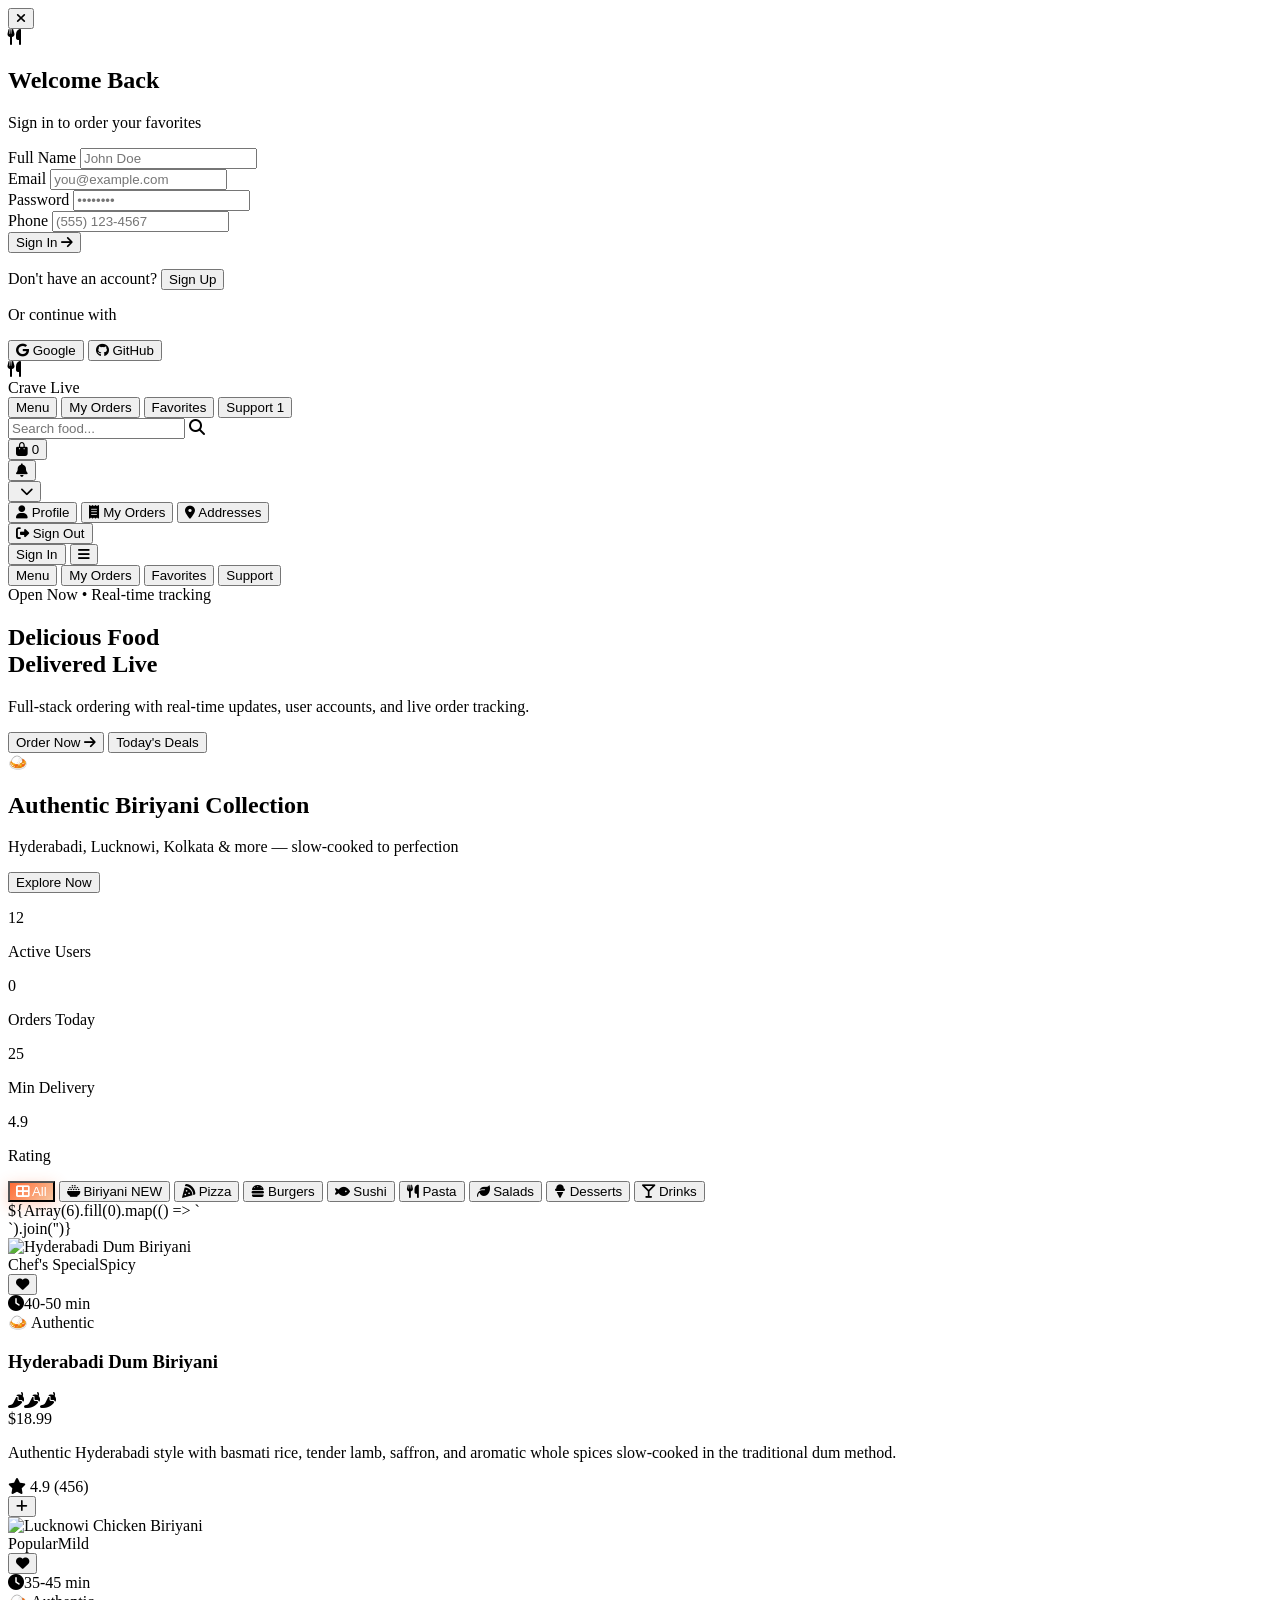
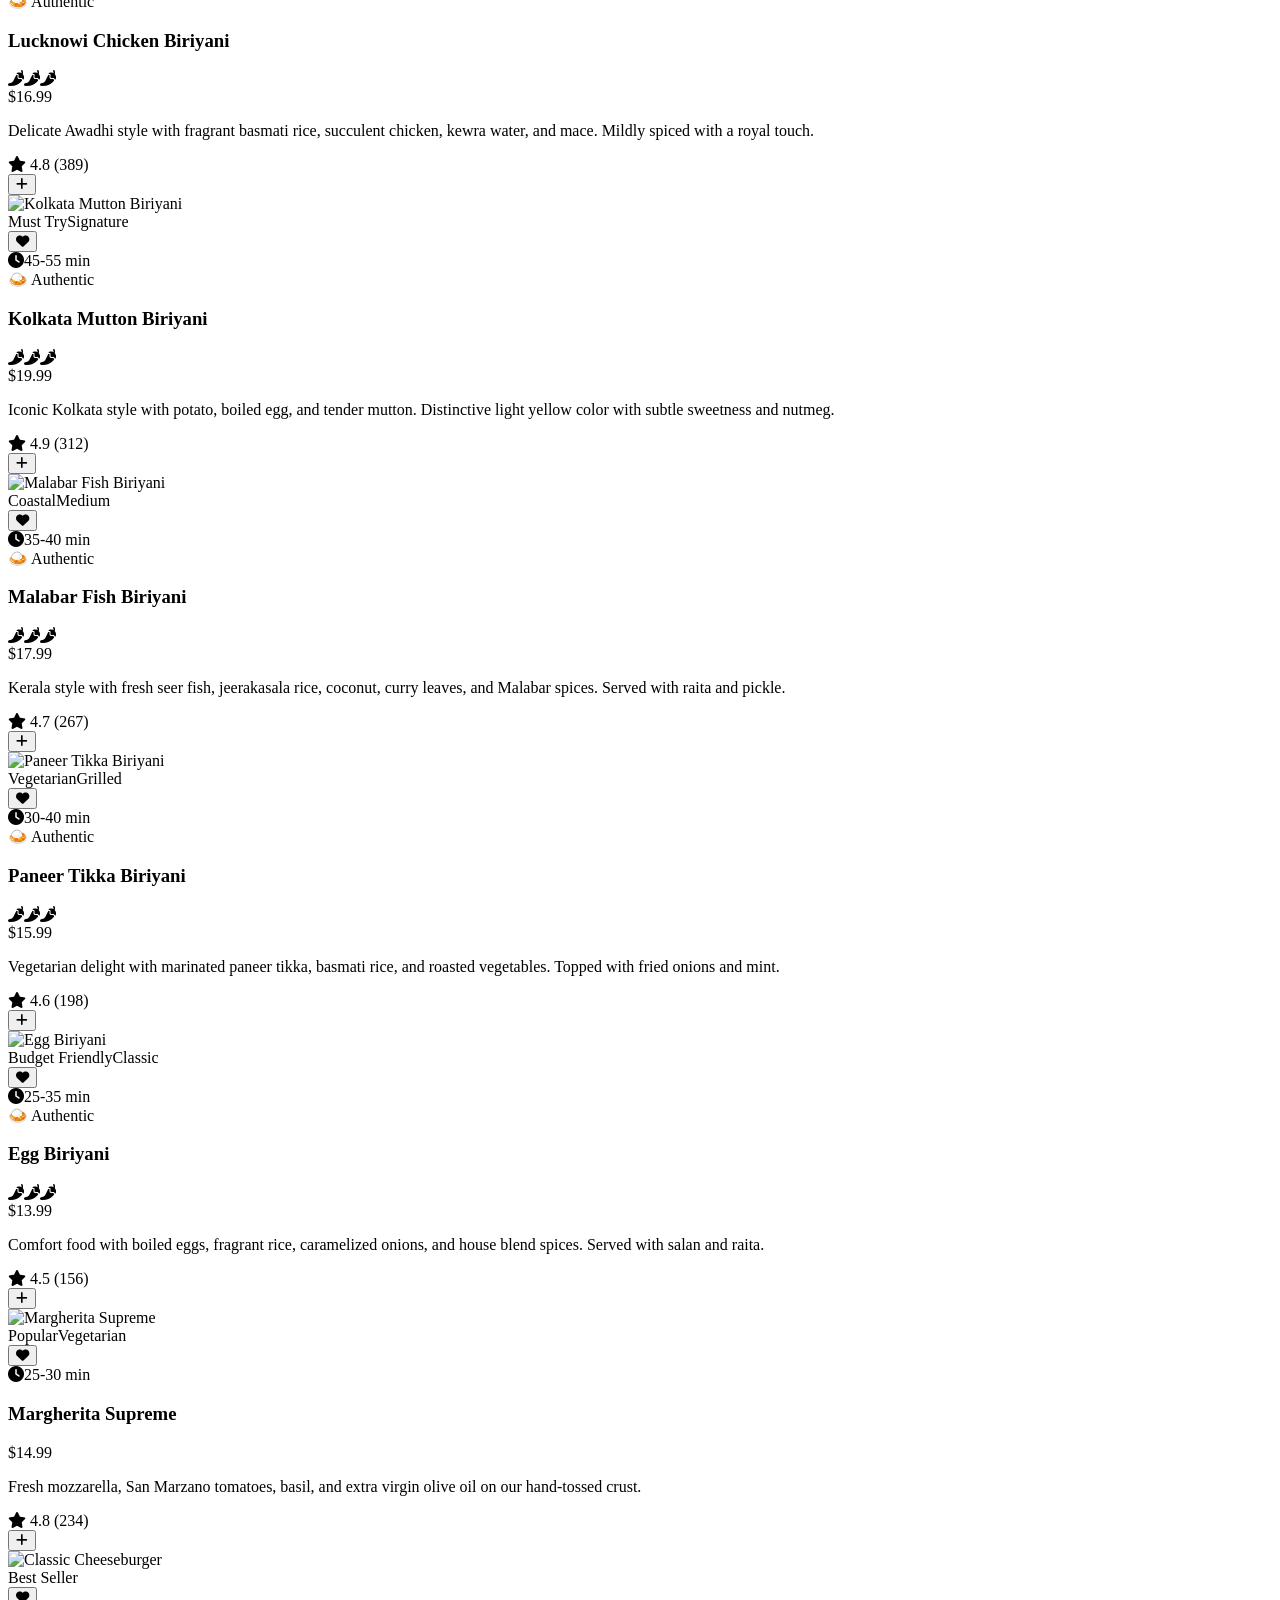
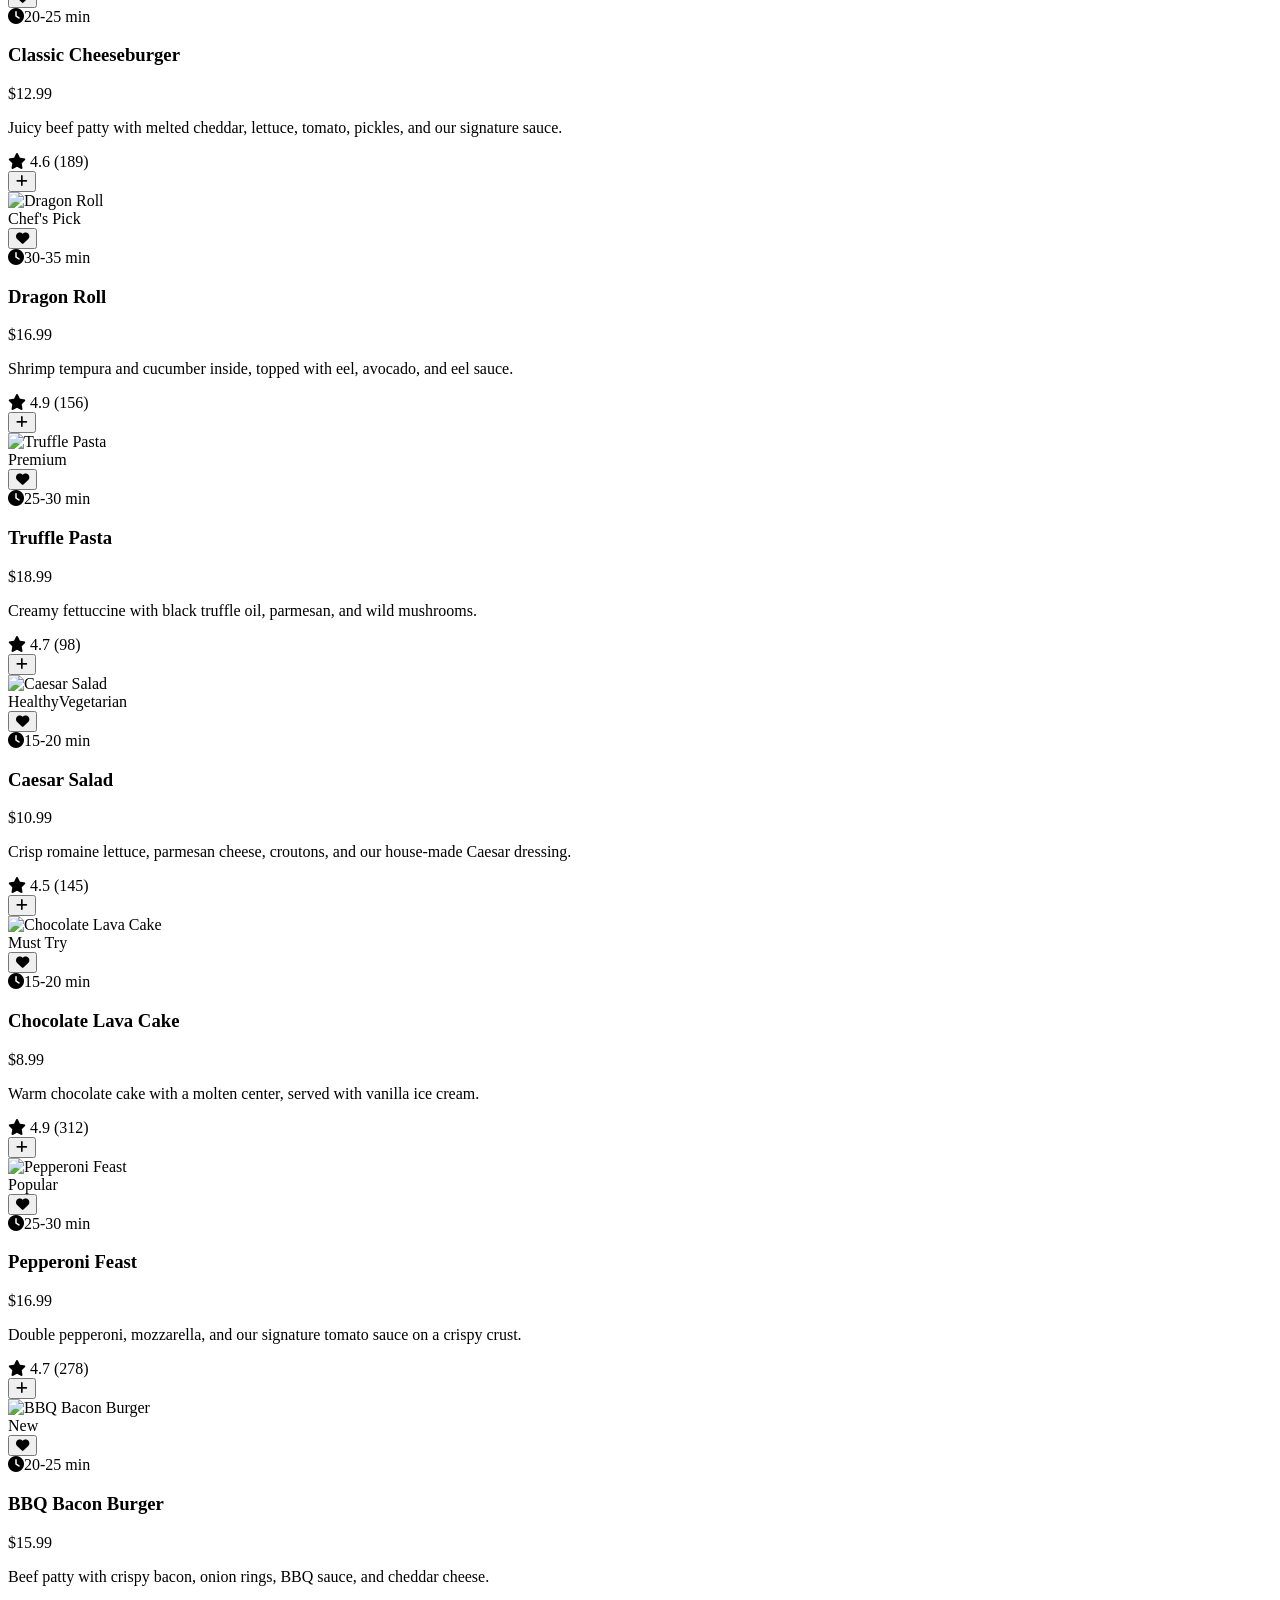
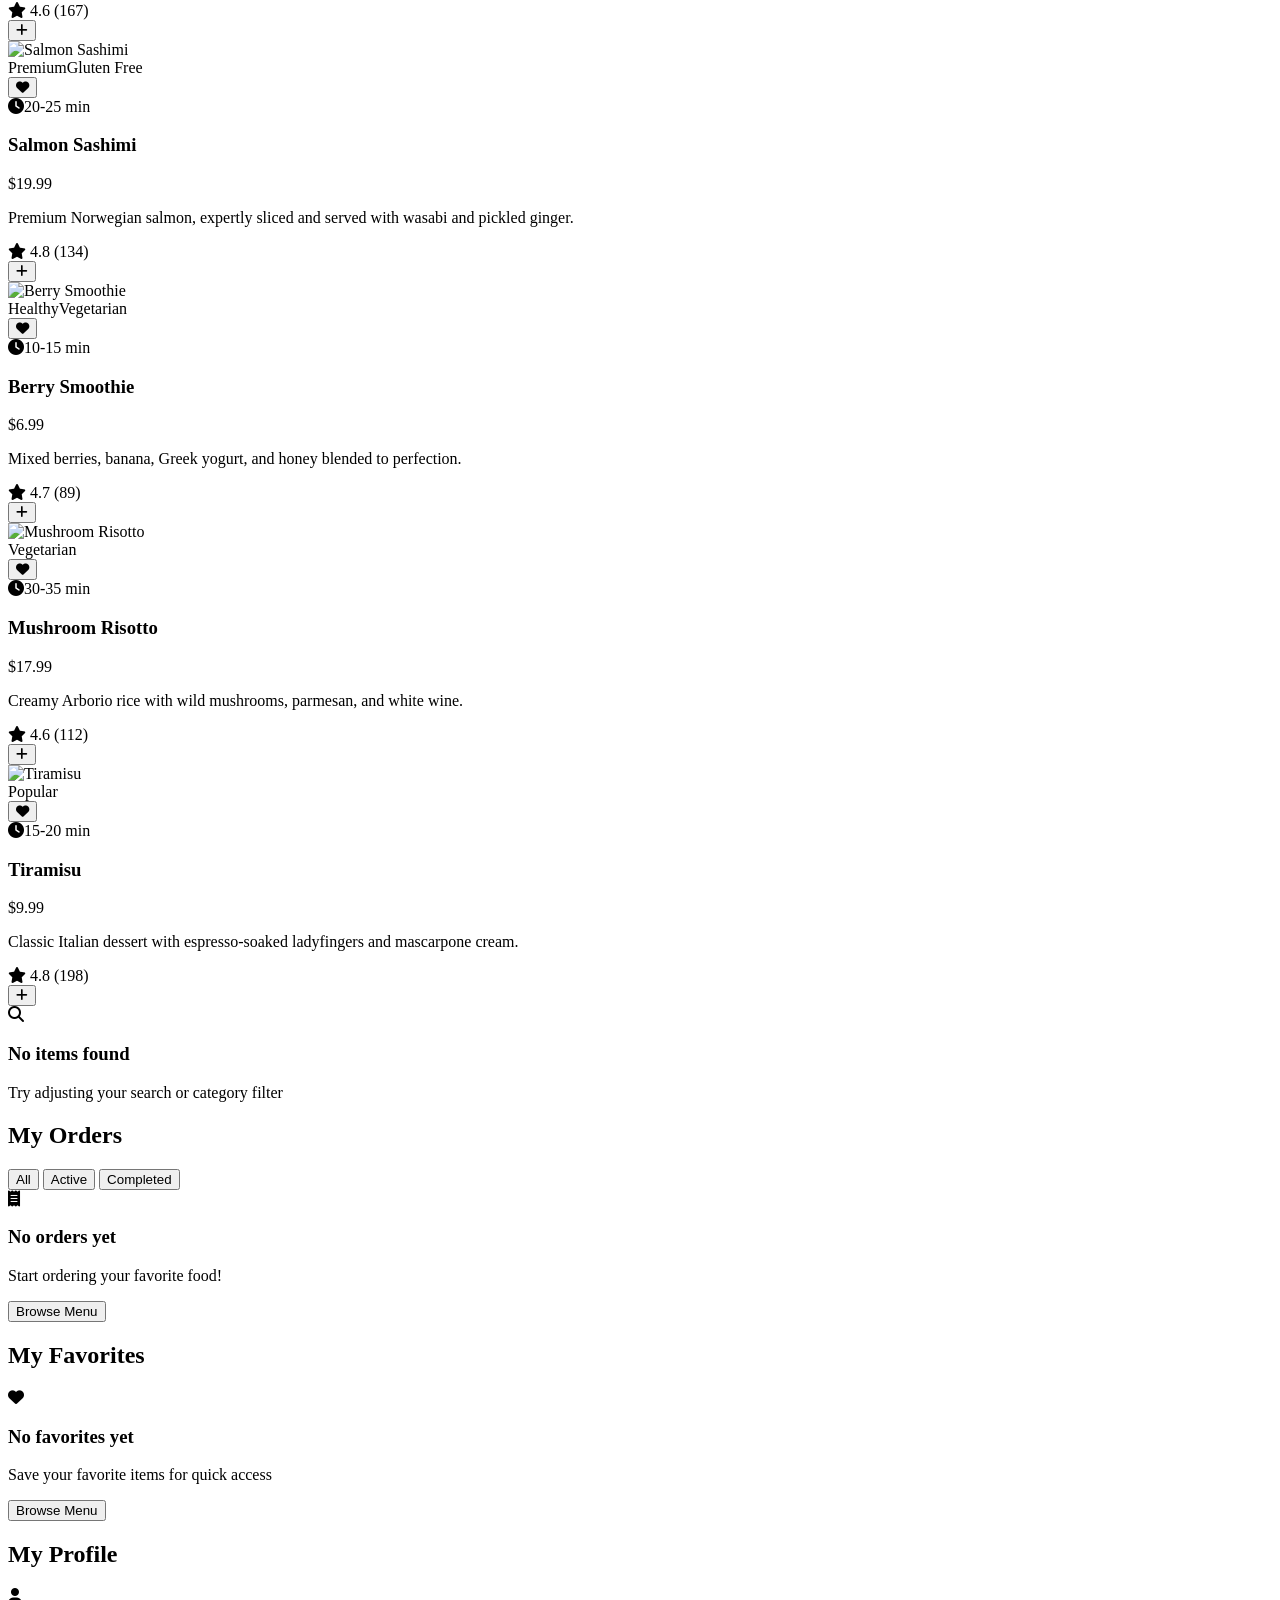
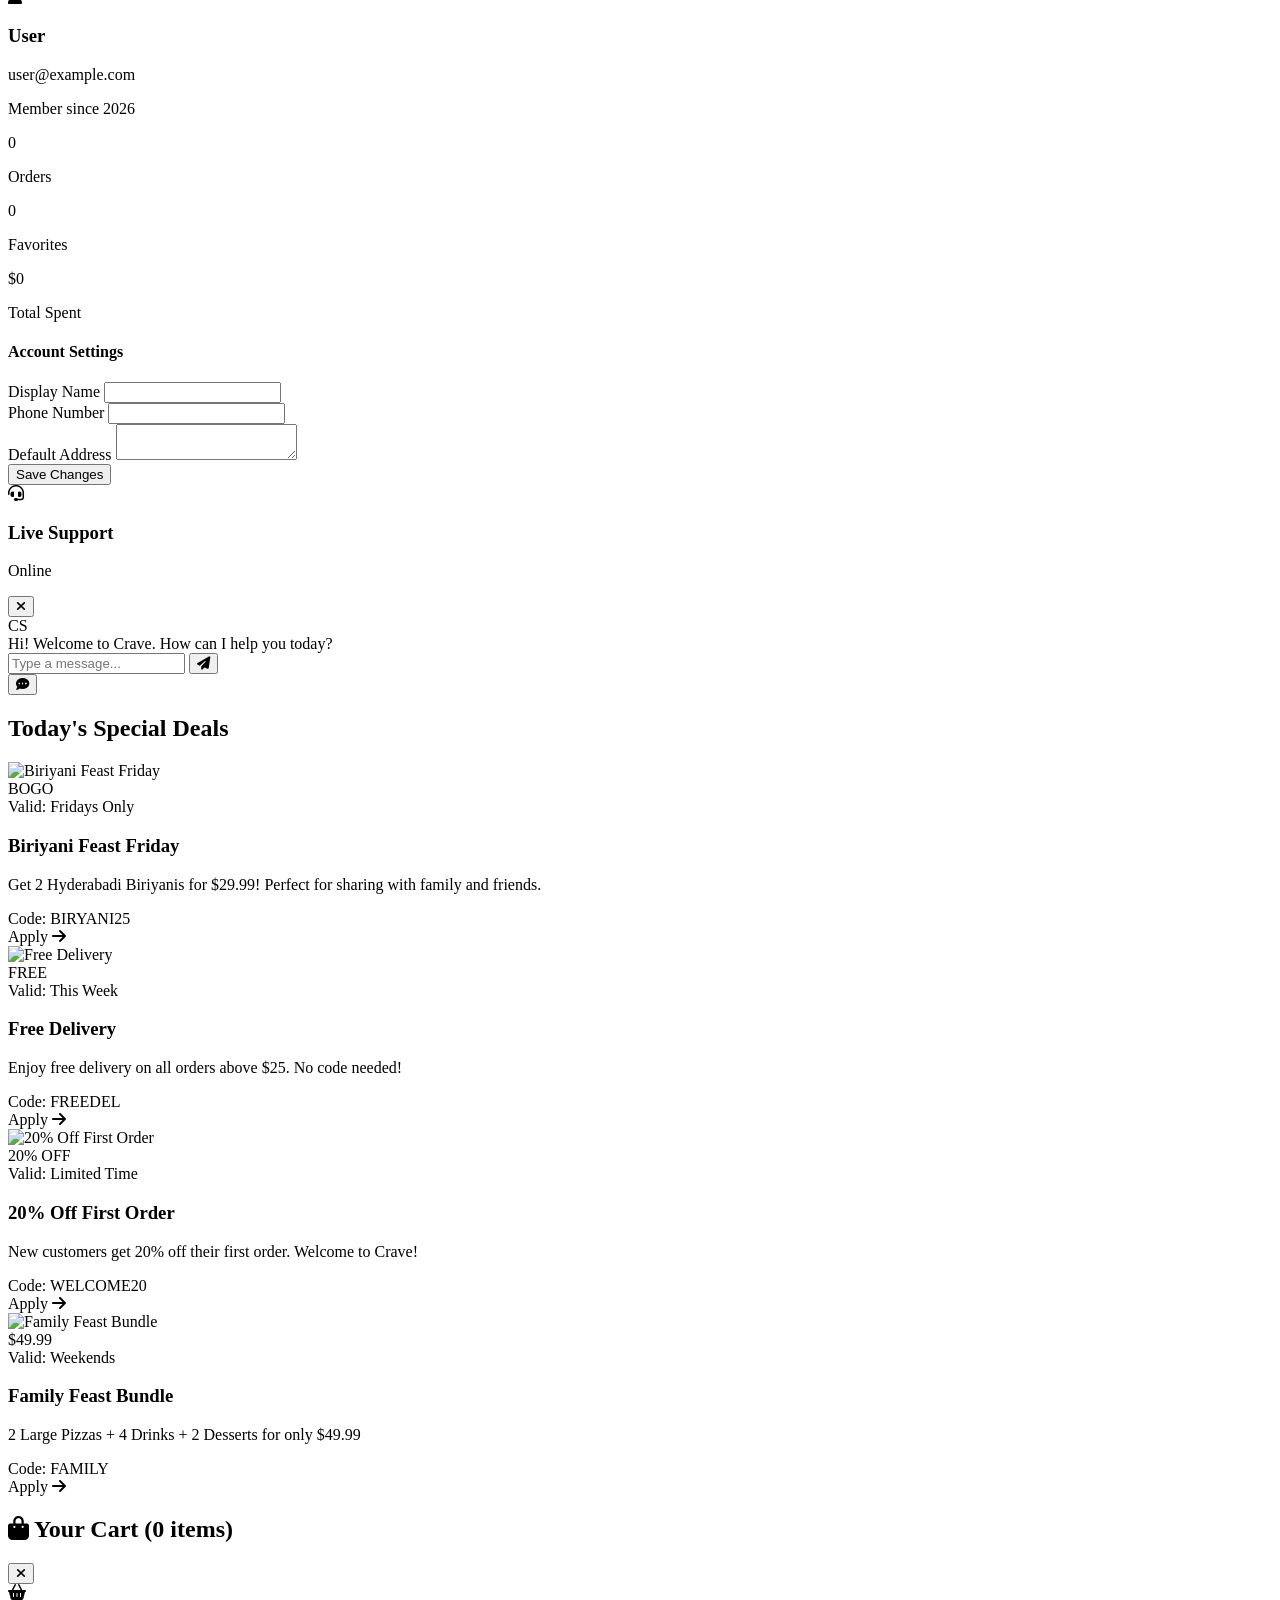
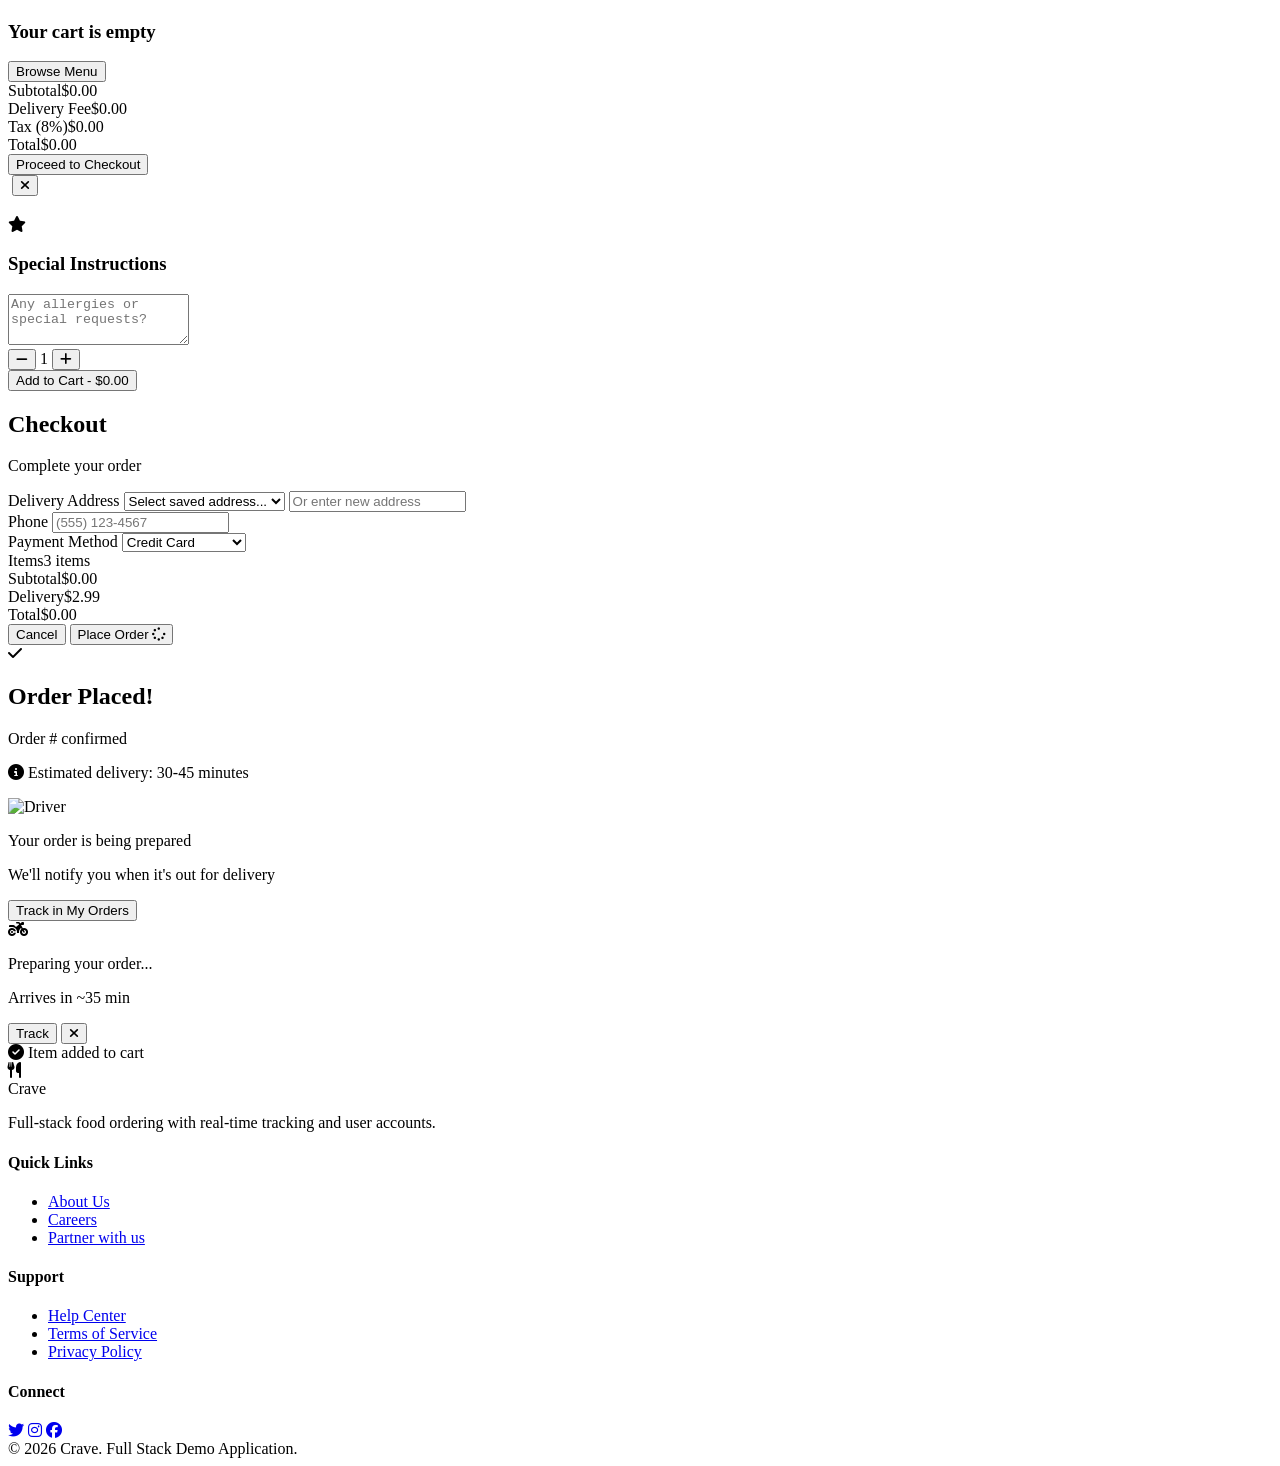
==== fullstack.html @ 94c908e9 "Add files via upload" ====
<!DOCTYPE html>
<html lang="en">
<head>
    <meta charset="UTF-8">
    <meta name="viewport" content="width=device-width, initial-scale=1.0">
    <title>Crave - Full Stack Food Ordering</title>
    <script src="https://cdn.tailwindcss.com"></script>
    <link href="https://cdnjs.cloudflare.com/ajax/libs/font-awesome/6.4.0/css/all.min.css" rel="stylesheet">
    <link href="https://fonts.googleapis.com/css2?family=Inter:wght@300;400;500;600;700;800&family=Playfair+Display:wght@700;800&display=swap" rel="stylesheet">
    <script src="https://cdn.socket.io/4.7.2/socket.io.min.js"></script>
    <script>
        tailwind.config = {
            theme: {
                extend: {
                    fontFamily: {
                        sans: ['Inter', 'sans-serif'],
                        serif: ['Playfair Display', 'serif'],
                    },
                    colors: {
                        primary: '#FF6B35',
                        secondary: '#F7C59F',
                        accent: '#2EC4B6',
                        dark: '#1A1A2E',
                        'dark-light': '#16213E',
                        biriyani: '#D4A574',
                        'biriyani-dark': '#8B4513',
                    }
                }
            }
        }
    </script>
    <style>
        .scrollbar-hide::-webkit-scrollbar { display: none; }
        .scrollbar-hide { -ms-overflow-style: none; scrollbar-width: none; }
        .glass-effect { background: rgba(255, 255, 255, 0.95); backdrop-filter: blur(10px); }
        .food-card:hover .food-image { transform: scale(1.05); }
        .category-active { background: linear-gradient(135deg, #FF6B35 0%, #F7C59F 100%); color: white; box-shadow: 0 4px 15px rgba(255, 107, 53, 0.3); }
        .category-biriyani-active { background: linear-gradient(135deg, #D4A574 0%, #8B4513 100%); color: white; }
        .cart-badge { animation: pulse 2s infinite; }
        @keyframes pulse { 0%, 100% { transform: scale(1); } 50% { transform: scale(1.1); } }
        .loader { border: 3px solid #f3f3f3; border-top: 3px solid #FF6B35; border-radius: 50%; width: 40px; height: 40px; animation: spin 1s linear infinite; }
        @keyframes spin { 0% { transform: rotate(0deg); } 100% { transform: rotate(360deg); } }
        .order-progress { transition: width 0.5s ease-in-out; }
        .skeleton { background: linear-gradient(90deg, #f0f0f0 25%, #e0e0e0 50%, #f0f0f0 75%); background-size: 200% 100%; animation: skeleton 1.5s infinite; }
        @keyframes skeleton { 0% { background-position: 200% 0; } 100% { background-position: -200% 0; } }
        .typing-indicator span { animation: typing 1.4s infinite; display: inline-block; }
        .typing-indicator span:nth-child(2) { animation-delay: 0.2s; }
        .typing-indicator span:nth-child(3) { animation-delay: 0.4s; }
        @keyframes typing { 0%, 60%, 100% { transform: translateY(0); } 30% { transform: translateY(-5px); } }
    </style>
</head>
<body class="bg-gray-50 font-sans text-dark antialiased">

    <!-- Auth Modal -->
    <div id="authModal" class="fixed inset-0 bg-black/60 z-50 hidden flex items-center justify-center p-4">
        <div class="bg-white rounded-2xl max-w-md w-full p-8 relative">
            <button onclick="app.closeAuth()" class="absolute top-4 right-4 text-gray-400 hover:text-dark"><i class="fas fa-times text-xl"></i></button>
            <div class="text-center mb-6">
                <div class="w-16 h-16 bg-primary rounded-2xl flex items-center justify-center text-white text-2xl mx-auto mb-4"><i class="fas fa-utensils"></i></div>
                <h2 class="text-2xl font-bold" id="authTitle">Welcome Back</h2>
                <p class="text-gray-500 text-sm mt-1" id="authSubtitle">Sign in to order your favorites</p>
            </div>
            <form id="authForm" onsubmit="app.handleAuth(event)" class="space-y-4">
                <div id="nameField" class="hidden">
                    <label class="block text-sm font-medium text-gray-700 mb-1">Full Name</label>
                    <input type="text" id="authName" class="w-full p-3 border border-gray-200 rounded-xl focus:ring-2 focus:ring-primary focus:border-transparent" placeholder="John Doe">
                </div>
                <div>
                    <label class="block text-sm font-medium text-gray-700 mb-1">Email</label>
                    <input type="email" id="authEmail" required class="w-full p-3 border border-gray-200 rounded-xl focus:ring-2 focus:ring-primary focus:border-transparent" placeholder="you@example.com">
                </div>
                <div>
                    <label class="block text-sm font-medium text-gray-700 mb-1">Password</label>
                    <input type="password" id="authPassword" required class="w-full p-3 border border-gray-200 rounded-xl focus:ring-2 focus:ring-primary focus:border-transparent" placeholder="••••••••">
                </div>
                <div id="phoneField" class="hidden">
                    <label class="block text-sm font-medium text-gray-700 mb-1">Phone</label>
                    <input type="tel" id="authPhone" class="w-full p-3 border border-gray-200 rounded-xl focus:ring-2 focus:ring-primary focus:border-transparent" placeholder="(555) 123-4567">
                </div>
                <button type="submit" id="authSubmitBtn" class="w-full py-3 bg-primary text-white rounded-xl font-semibold hover:bg-orange-600 transition-all">
                    <span id="authBtnText">Sign In</span>
                    <i id="authBtnIcon" class="fas fa-arrow-right ml-2"></i>
                </button>
            </form>
            <div class="mt-6 text-center">
                <p class="text-sm text-gray-500">
                    <span id="authToggleText">Don't have an account?</span>
                    <button onclick="app.toggleAuthMode()" class="text-primary font-semibold ml-1 hover:underline" id="authToggleBtn">Sign Up</button>
                </p>
            </div>
            <div class="mt-6 pt-6 border-t border-gray-100">
                <p class="text-xs text-center text-gray-400 mb-3">Or continue with</p>
                <div class="flex gap-3">
                    <button onclick="app.socialAuth('google')" class="flex-1 py-2 border border-gray-200 rounded-xl hover:bg-gray-50 transition-colors flex items-center justify-center gap-2">
                        <i class="fab fa-google text-red-500"></i> Google
                    </button>
                    <button onclick="app.socialAuth('github')" class="flex-1 py-2 border border-gray-200 rounded-xl hover:bg-gray-50 transition-colors flex items-center justify-center gap-2">
                        <i class="fab fa-github"></i> GitHub
                    </button>
                </div>
            </div>
        </div>
    </div>

    <!-- Navigation -->
    <nav class="fixed top-0 w-full z-40 glass-effect border-b border-gray-200 transition-all duration-300" id="navbar">
        <div class="max-w-7xl mx-auto px-4 sm:px-6 lg:px-8">
            <div class="flex justify-between items-center h-16">
                <div class="flex items-center gap-2 cursor-pointer" onclick="app.goHome()">
                    <div class="w-10 h-10 bg-gradient-to-br from-primary to-secondary rounded-xl flex items-center justify-center text-white font-bold text-xl">
                        <i class="fas fa-utensils"></i>
                    </div>
                    <span class="font-serif text-2xl font-bold text-dark">Crave</span>
                    <span class="hidden sm:inline-flex items-center px-2 py-0.5 rounded text-xs font-medium bg-green-100 text-green-800 ml-2">
                        <span class="w-1.5 h-1.5 bg-green-500 rounded-full mr-1 animate-pulse"></span> Live
                    </span>
                </div>
                
                <div class="hidden md:flex items-center gap-8">
                    <button onclick="app.goHome()" class="text-gray-600 hover:text-primary font-medium transition-colors">Menu</button>
                    <button onclick="app.showOrders()" class="text-gray-600 hover:text-primary font-medium transition-colors">My Orders</button>
                    <button onclick="app.showFavorites()" class="text-gray-600 hover:text-primary font-medium transition-colors">Favorites</button>
                    <button onclick="app.showChat()" class="text-gray-600 hover:text-primary font-medium transition-colors relative">
                        Support
                        <span id="chatBadge" class="hidden absolute -top-2 -right-2 w-4 h-4 bg-red-500 text-white text-[10px] rounded-full flex items-center justify-center">1</span>
                    </button>
                </div>

                <div class="flex items-center gap-4">
                    <div class="relative">
                        <input type="text" id="searchInput" placeholder="Search food..." 
                            class="hidden md:block w-64 pl-10 pr-4 py-2 rounded-full bg-gray-100 border-none focus:ring-2 focus:ring-primary focus:bg-white transition-all text-sm"
                            oninput="app.debounceSearch(this.value)">
                        <i class="fas fa-search absolute left-3 top-1/2 -translate-y-1/2 text-gray-400 md:pointer-events-none"></i>
                    </div>
                    
                    <button onclick="app.toggleCart()" class="relative p-2 hover:bg-gray-100 rounded-full transition-colors">
                        <i class="fas fa-shopping-bag text-xl text-dark"></i>
                        <span id="cartBadge" class="absolute -top-1 -right-1 w-5 h-5 bg-primary text-white text-xs rounded-full flex items-center justify-center font-bold hidden">0</span>
                    </button>

                    <div id="userSection" class="hidden items-center gap-3">
                        <button onclick="app.showNotifications()" class="relative p-2 hover:bg-gray-100 rounded-full transition-colors">
                            <i class="fas fa-bell text-xl text-gray-600"></i>
                            <span id="notifBadge" class="hidden absolute top-1 right-1 w-2 h-2 bg-red-500 rounded-full"></span>
                        </button>
                        <div class="relative group">
                            <button class="flex items-center gap-2 p-1 pr-3 rounded-full hover:bg-gray-100 transition-colors">
                                <img id="userAvatar" src="" class="w-8 h-8 rounded-full object-cover border-2 border-primary" alt="">
                                <span id="userName" class="text-sm font-medium hidden lg:block"></span>
                                <i class="fas fa-chevron-down text-xs text-gray-400"></i>
                            </button>
                            <div class="absolute right-0 top-full mt-2 w-48 bg-white rounded-xl shadow-lg border border-gray-100 opacity-0 invisible group-hover:opacity-100 group-hover:visible transition-all duration-200 transform origin-top-right">
                                <div class="p-2">
                                    <button onclick="app.showProfile()" class="w-full text-left px-3 py-2 rounded-lg hover:bg-gray-50 text-sm text-gray-700 flex items-center gap-2">
                                        <i class="fas fa-user text-gray-400"></i> Profile
                                    </button>
                                    <button onclick="app.showOrders()" class="w-full text-left px-3 py-2 rounded-lg hover:bg-gray-50 text-sm text-gray-700 flex items-center gap-2">
                                        <i class="fas fa-receipt text-gray-400"></i> My Orders
                                    </button>
                                    <button onclick="app.showAddresses()" class="w-full text-left px-3 py-2 rounded-lg hover:bg-gray-50 text-sm text-gray-700 flex items-center gap-2">
                                        <i class="fas fa-map-marker-alt text-gray-400"></i> Addresses
                                    </button>
                                    <div class="border-t border-gray-100 my-1"></div>
                                    <button onclick="app.logout()" class="w-full text-left px-3 py-2 rounded-lg hover:bg-red-50 text-sm text-red-600 flex items-center gap-2">
                                        <i class="fas fa-sign-out-alt"></i> Sign Out
                                    </button>
                                </div>
                            </div>
                        </div>
                    </div>

                    <button id="loginBtn" onclick="app.showAuth()" class="hidden px-4 py-2 bg-primary text-white rounded-full text-sm font-medium hover:bg-orange-600 transition-colors">
                        Sign In
                    </button>
                    
                    <button class="md:hidden p-2 hover:bg-gray-100 rounded-full" onclick="app.toggleMobileMenu()">
                        <i class="fas fa-bars text-xl"></i>
                    </button>
                </div>
            </div>
        </div>
        
        <div id="mobileMenu" class="hidden md:hidden bg-white border-t border-gray-100">
            <div class="px-4 py-3 space-y-2">
                <button onclick="app.goHome()" class="block w-full text-left px-3 py-2 rounded-lg hover:bg-gray-50 text-gray-700">Menu</button>
                <button onclick="app.showOrders()" class="block w-full text-left px-3 py-2 rounded-lg hover:bg-gray-50 text-gray-700">My Orders</button>
                <button onclick="app.showFavorites()" class="block w-full text-left px-3 py-2 rounded-lg hover:bg-gray-50 text-gray-700">Favorites</button>
                <button onclick="app.showChat()" class="block w-full text-left px-3 py-2 rounded-lg hover:bg-gray-50 text-gray-700">Support</button>
            </div>
        </div>
    </nav>

    <!-- Main Content -->
    <main class="pt-16 min-h-screen">
        
        <!-- Hero Section -->
        <section id="heroSection" class="relative bg-gradient-to-br from-dark via-dark-light to-dark text-white overflow-hidden">
            <div class="absolute inset-0 bg-[url('https://images.unsplash.com/photo-1504674900247-0877df9cc836?w=1920&q=80')] bg-cover bg-center opacity-20"></div>
            <div class="absolute inset-0 bg-gradient-to-r from-dark/80 to-transparent"></div>
            
            <div class="relative max-w-7xl mx-auto px-4 sm:px-6 lg:px-8 py-20 md:py-32">
                <div class="max-w-2xl animate-slide-up">
                    <div class="inline-flex items-center gap-2 px-4 py-2 rounded-full bg-white/10 backdrop-blur-sm border border-white/20 mb-6">
                        <span class="w-2 h-2 rounded-full bg-green-400 animate-pulse"></span>
                        <span class="text-sm font-medium">Open Now • Real-time tracking</span>
                    </div>
                    <h1 class="font-serif text-5xl md:text-7xl font-bold mb-6 leading-tight">
                        Delicious Food<br>
                        <span class="text-transparent bg-clip-text bg-gradient-to-r from-primary to-secondary">Delivered Live</span>
                    </h1>
                    <p class="text-lg md:text-xl text-gray-300 mb-8 leading-relaxed">
                        Full-stack ordering with real-time updates, user accounts, and live order tracking.
                    </p>
                    <div class="flex flex-wrap gap-4">
                        <button onclick="app.scrollToMenu()" class="px-8 py-4 bg-primary hover:bg-orange-600 text-white rounded-full font-semibold transition-all transform hover:scale-105 shadow-lg shadow-primary/30">
                            Order Now <i class="fas fa-arrow-right ml-2"></i>
                        </button>
                        <button onclick="app.showDeals()" class="px-8 py-4 bg-white/10 hover:bg-white/20 backdrop-blur-sm text-white rounded-full font-semibold transition-all border border-white/30">
                            Today's Deals
                        </button>
                    </div>
                </div>
            </div>
        </section>

        <!-- Biriyani Banner -->
        <section id="biriyaniBanner" class="bg-gradient-to-r from-biriyani-dark via-biriyani to-biriyani-dark text-white relative overflow-hidden">
            <div class="absolute inset-0 opacity-20" style="background-image: url('https://images.unsplash.com/photo-1589302168068-964664d93dc0?w=1920&q=80'); background-size: cover;"></div>
            <div class="relative max-w-7xl mx-auto px-4 sm:px-6 lg:px-8 py-12 flex items-center justify-between">
                <div class="flex items-center gap-6">
                    <div class="w-20 h-20 rounded-full bg-white/20 backdrop-blur flex items-center justify-center text-4xl">🍛</div>
                    <div>
                        <h2 class="font-serif text-3xl font-bold mb-2">Authentic Biriyani Collection</h2>
                        <p class="text-white/80">Hyderabadi, Lucknowi, Kolkata & more — slow-cooked to perfection</p>
                    </div>
                </div>
                <button onclick="app.setCategory('biriyani')" class="px-6 py-3 bg-white text-biriyani-dark rounded-full font-bold hover:bg-gray-100 transition-all shadow-lg">
                    Explore Now
                </button>
            </div>
        </section>

        <!-- Stats Bar -->
        <section class="bg-white border-b border-gray-200">
            <div class="max-w-7xl mx-auto px-4 sm:px-6 lg:px-8 py-4">
                <div class="flex justify-center gap-8 md:gap-16 text-center">
                    <div>
                        <p class="text-2xl font-bold text-primary" id="statUsers">0</p>
                        <p class="text-xs text-gray-500 uppercase tracking-wide">Active Users</p>
                    </div>
                    <div>
                        <p class="text-2xl font-bold text-primary" id="statOrders">0</p>
                        <p class="text-xs text-gray-500 uppercase tracking-wide">Orders Today</p>
                    </div>
                    <div>
                        <p class="text-2xl font-bold text-primary" id="statDelivery">25</p>
                        <p class="text-xs text-gray-500 uppercase tracking-wide">Min Delivery</p>
                    </div>
                    <div class="hidden sm:block">
                        <p class="text-2xl font-bold text-primary" id="statRating">4.9</p>
                        <p class="text-xs text-gray-500 uppercase tracking-wide">Rating</p>
                    </div>
                </div>
            </div>
        </section>

        <!-- Menu Section -->
        <section id="menuSection" class="max-w-7xl mx-auto px-4 sm:px-6 lg:px-8 py-12">
            <div class="sticky top-16 z-30 bg-gray-50/95 backdrop-blur-sm py-4 -mx-4 px-4 mb-8">
                <div class="flex gap-3 overflow-x-auto scrollbar-hide pb-2" id="categoryContainer"></div>
            </div>

            <div id="loadingSkeleton" class="hidden grid grid-cols-1 md:grid-cols-2 lg:grid-cols-3 gap-6">
                ${Array(6).fill(0).map(() => `
                    <div class="bg-white rounded-2xl overflow-hidden shadow-sm">
                        <div class="h-48 skeleton"></div>
                        <div class="p-5 space-y-3">
                            <div class="h-4 skeleton rounded w-3/4"></div>
                            <div class="h-3 skeleton rounded w-full"></div>
                            <div class="h-3 skeleton rounded w-2/3"></div>
                            <div class="flex justify-between pt-2">
                                <div class="h-4 skeleton rounded w-16"></div>
                                <div class="h-8 skeleton rounded-full w-8"></div>
                            </div>
                        </div>
                    </div>
                `).join('')}
            </div>

            <div id="menuGrid" class="grid grid-cols-1 md:grid-cols-2 lg:grid-cols-3 gap-6"></div>
            <div id="emptyState" class="hidden text-center py-20">
                <div class="w-24 h-24 bg-gray-200 rounded-full flex items-center justify-center mx-auto mb-4">
                    <i class="fas fa-search text-3xl text-gray-400"></i>
                </div>
                <h3 class="text-xl font-semibold text-gray-700 mb-2">No items found</h3>
                <p class="text-gray-500">Try adjusting your search or category filter</p>
            </div>
        </section>

        <!-- Orders Section -->
        <section id="ordersSection" class="hidden max-w-4xl mx-auto px-4 sm:px-6 lg:px-8 py-12">
            <div class="flex justify-between items-center mb-8">
                <h2 class="font-serif text-3xl font-bold">My Orders</h2>
                <div class="flex gap-2">
                    <button onclick="app.filterOrders('all')" class="px-4 py-2 rounded-full text-sm font-medium bg-primary text-white">All</button>
                    <button onclick="app.filterOrders('active')" class="px-4 py-2 rounded-full text-sm font-medium bg-gray-100 text-gray-600 hover:bg-gray-200">Active</button>
                    <button onclick="app.filterOrders('completed')" class="px-4 py-2 rounded-full text-sm font-medium bg-gray-100 text-gray-600 hover:bg-gray-200">Completed</button>
                </div>
            </div>
            <div id="ordersList" class="space-y-6"></div>
            <div id="noOrders" class="hidden text-center py-20">
                <i class="fas fa-receipt text-6xl text-gray-300 mb-4"></i>
                <h3 class="text-xl font-semibold text-gray-700">No orders yet</h3>
                <p class="text-gray-500 mb-6">Start ordering your favorite food!</p>
                <button onclick="app.goHome()" class="px-6 py-3 bg-primary text-white rounded-full font-semibold hover:bg-orange-600 transition-colors">Browse Menu</button>
            </div>
        </section>

        <!-- Favorites Section -->
        <section id="favoritesSection" class="hidden max-w-7xl mx-auto px-4 sm:px-6 lg:px-8 py-12">
            <h2 class="font-serif text-3xl font-bold mb-8">My Favorites</h2>
            <div id="favoritesGrid" class="grid grid-cols-1 md:grid-cols-2 lg:grid-cols-3 gap-6"></div>
            <div id="noFavorites" class="hidden text-center py-20">
                <i class="fas fa-heart text-6xl text-gray-300 mb-4"></i>
                <h3 class="text-xl font-semibold text-gray-700">No favorites yet</h3>
                <p class="text-gray-500 mb-6">Save your favorite items for quick access</p>
                <button onclick="app.goHome()" class="px-6 py-3 bg-primary text-white rounded-full font-semibold hover:bg-orange-600 transition-colors">Browse Menu</button>
            </div>
        </section>

        <!-- Profile Section -->
        <section id="profileSection" class="hidden max-w-2xl mx-auto px-4 sm:px-6 lg:px-8 py-12">
            <h2 class="font-serif text-3xl font-bold mb-8">My Profile</h2>
            <div class="bg-white rounded-2xl shadow-sm p-8 space-y-6">
                <div class="flex items-center gap-4">
                    <div class="w-20 h-20 rounded-full bg-primary/10 flex items-center justify-center text-3xl text-primary">
                        <i class="fas fa-user"></i>
                    </div>
                    <div>
                        <h3 class="text-xl font-bold" id="profileName">User</h3>
                        <p class="text-gray-500" id="profileEmail">user@example.com</p>
                        <p class="text-sm text-gray-400 mt-1">Member since <span id="profileJoinDate">2026</span></p>
                    </div>
                </div>
                <div class="grid grid-cols-3 gap-4 text-center">
                    <div class="bg-gray-50 rounded-xl p-4">
                        <p class="text-2xl font-bold text-primary" id="profileOrders">0</p>
                        <p class="text-xs text-gray-500">Orders</p>
                    </div>
                    <div class="bg-gray-50 rounded-xl p-4">
                        <p class="text-2xl font-bold text-primary" id="profileFavorites">0</p>
                        <p class="text-xs text-gray-500">Favorites</p>
                    </div>
                    <div class="bg-gray-50 rounded-xl p-4">
                        <p class="text-2xl font-bold text-primary" id="profileSpent">$0</p>
                        <p class="text-xs text-gray-500">Total Spent</p>
                    </div>
                </div>
                <div class="space-y-4">
                    <h4 class="font-semibold">Account Settings</h4>
                    <div class="space-y-3">
                        <div>
                            <label class="block text-sm font-medium text-gray-700 mb-1">Display Name</label>
                            <input type="text" id="editName" class="w-full p-3 border border-gray-200 rounded-xl focus:ring-2 focus:ring-primary">
                        </div>
                        <div>
                            <label class="block text-sm font-medium text-gray-700 mb-1">Phone Number</label>
                            <input type="tel" id="editPhone" class="w-full p-3 border border-gray-200 rounded-xl focus:ring-2 focus:ring-primary">
                        </div>
                        <div>
                            <label class="block text-sm font-medium text-gray-700 mb-1">Default Address</label>
                            <textarea id="editAddress" rows="2" class="w-full p-3 border border-gray-200 rounded-xl focus:ring-2 focus:ring-primary resize-none"></textarea>
                        </div>
                    </div>
                    <button onclick="app.saveProfile()" class="w-full py-3 bg-primary text-white rounded-xl font-semibold hover:bg-orange-600 transition-colors">
                        Save Changes
                    </button>
                </div>
            </div>
        </section>

        <!-- Chat Support -->
        <div id="chatWidget" class="fixed bottom-6 right-6 z-40 hidden">
            <div class="bg-white rounded-2xl shadow-2xl w-80 md:w-96 overflow-hidden border border-gray-200">
                <div class="bg-primary p-4 flex justify-between items-center">
                    <div class="flex items-center gap-3">
                        <div class="w-10 h-10 bg-white/20 rounded-full flex items-center justify-center">
                            <i class="fas fa-headset text-white"></i>
                        </div>
                        <div>
                            <h3 class="text-white font-semibold">Live Support</h3>
                            <p class="text-white/70 text-xs flex items-center gap-1">
                                <span class="w-2 h-2 bg-green-400 rounded-full"></span> Online
                            </p>
                        </div>
                    </div>
                    <button onclick="app.toggleChat()" class="text-white/70 hover:text-white"><i class="fas fa-times"></i></button>
                </div>
                <div id="chatMessages" class="h-80 overflow-y-auto p-4 space-y-3 bg-gray-50">
                    <div class="flex gap-2">
                        <div class="w-8 h-8 rounded-full bg-primary flex items-center justify-center text-white text-xs flex-shrink-0">CS</div>
                        <div class="bg-white p-3 rounded-2xl rounded-tl-none shadow-sm text-sm max-w-[80%]">
                            Hi! Welcome to Crave. How can I help you today?
                        </div>
                    </div>
                </div>
                <div class="p-3 bg-white border-t border-gray-100">
                    <form onsubmit="app.sendChat(event)" class="flex gap-2">
                        <input type="text" id="chatInput" class="flex-1 p-2 border border-gray-200 rounded-full text-sm focus:ring-2 focus:ring-primary focus:border-transparent" placeholder="Type a message...">
                        <button type="submit" class="w-10 h-10 bg-primary text-white rounded-full flex items-center justify-center hover:bg-orange-600 transition-colors">
                            <i class="fas fa-paper-plane text-sm"></i>
                        </button>
                    </form>
                </div>
            </div>
        </div>
        <button onclick="app.toggleChat()" id="chatToggleBtn" class="fixed bottom-6 right-6 w-14 h-14 bg-primary text-white rounded-full shadow-lg flex items-center justify-center text-xl hover:bg-orange-600 transition-all transform hover:scale-110 z-40">
            <i class="fas fa-comment-dots"></i>
        </button>

        <!-- Deals Section -->
        <section id="dealsSection" class="hidden max-w-7xl mx-auto px-4 sm:px-6 lg:px-8 py-12">
            <h2 class="font-serif text-3xl font-bold mb-8">Today's Special Deals</h2>
            <div class="grid grid-cols-1 md:grid-cols-2 gap-6" id="dealsGrid"></div>
        </section>
    </main>

    <!-- Cart Sidebar -->
    <div id="cartOverlay" class="fixed inset-0 bg-black/50 z-50 hidden transition-opacity duration-300 opacity-0" onclick="app.toggleCart()"></div>
    <div id="cartSidebar" class="fixed top-0 right-0 h-full w-full md:w-96 bg-white shadow-2xl z-50 transform translate-x-full transition-transform duration-300 flex flex-col">
        <div class="p-6 border-b border-gray-100 flex justify-between items-center bg-gray-50">
            <h2 class="text-xl font-bold flex items-center gap-2">
                <i class="fas fa-shopping-bag text-primary"></i>
                Your Cart
                <span id="cartCount" class="text-sm font-normal text-gray-500">(0 items)</span>
            </h2>
            <button onclick="app.toggleCart()" class="p-2 hover:bg-gray-200 rounded-full transition-colors"><i class="fas fa-times text-xl"></i></button>
        </div>
        <div id="cartItems" class="flex-1 overflow-y-auto p-6 space-y-4"></div>
        <div id="cartEmpty" class="hidden flex-1 flex flex-col items-center justify-center p-6 text-center">
            <div class="w-24 h-24 bg-gray-100 rounded-full flex items-center justify-center mb-4"><i class="fas fa-shopping-basket text-3xl text-gray-400"></i></div>
            <h3 class="text-lg font-semibold text-gray-700 mb-2">Your cart is empty</h3>
            <button onclick="app.toggleCart()" class="px-6 py-2 bg-primary text-white rounded-full font-medium hover:bg-orange-600 transition-colors">Browse Menu</button>
        </div>
        <div id="cartFooter" class="p-6 border-t border-gray-100 bg-gray-50 space-y-4">
            <div class="space-y-2 text-sm">
                <div class="flex justify-between text-gray-600"><span>Subtotal</span><span id="subtotal">$0.00</span></div>
                <div class="flex justify-between text-gray-600"><span>Delivery Fee</span><span id="deliveryFee">$2.99</span></div>
                <div class="flex justify-between text-gray-600"><span>Tax (8%)</span><span id="tax">$0.00</span></div>
                <div class="border-t border-gray-200 pt-2 flex justify-between font-bold text-lg text-dark"><span>Total</span><span id="totalPrice">$0.00</span></div>
            </div>
            <button onclick="app.checkout()" id="checkoutBtn" class="w-full py-4 bg-primary hover:bg-orange-600 text-white rounded-xl font-bold text-lg transition-all transform active:scale-95 shadow-lg shadow-primary/30 disabled:opacity-50 disabled:cursor-not-allowed">
                Proceed to Checkout
            </button>
        </div>
    </div>

    <!-- Food Detail Modal -->
    <div id="foodModal" class="fixed inset-0 bg-black/60 z-50 hidden flex items-center justify-center p-4 opacity-0 transition-opacity duration-300">
        <div class="bg-white rounded-2xl max-w-2xl w-full max-h-[90vh] overflow-y-auto transform scale-95 transition-transform duration-300" id="foodModalContent">
            <div class="relative">
                <img id="modalImage" src="" class="w-full h-64 object-cover" alt="">
                <button onclick="app.closeModal()" class="absolute top-4 right-4 w-10 h-10 bg-white/90 backdrop-blur rounded-full flex items-center justify-center shadow-lg hover:bg-white transition-colors"><i class="fas fa-times text-dark"></i></button>
                <div class="absolute bottom-4 left-4 flex gap-2"><span id="modalBadge" class="px-3 py-1 bg-primary text-white rounded-full text-sm font-medium"></span></div>
            </div>
            <div class="p-6">
                <div class="flex justify-between items-start mb-4">
                    <div>
                        <h2 id="modalTitle" class="text-2xl font-bold mb-1"></h2>
                        <p id="modalCategory" class="text-gray-500 text-sm"></p>
                    </div>
                    <div class="text-right">
                        <p id="modalPrice" class="text-2xl font-bold text-primary"></p>
                        <div class="flex items-center gap-1 text-sm text-gray-500"><i class="fas fa-star text-yellow-400"></i><span id="modalRating"></span></div>
                    </div>
                </div>
                <p id="modalDescription" class="text-gray-600 mb-6 leading-relaxed"></p>
                <div class="mb-6">
                    <h3 class="font-semibold mb-3">Special Instructions</h3>
                    <textarea id="modalNotes" class="w-full p-3 border border-gray-200 rounded-xl focus:ring-2 focus:ring-primary focus:border-transparent resize-none text-sm" rows="3" placeholder="Any allergies or special requests?"></textarea>
                </div>
                <div class="flex items-center justify-between">
                    <div class="flex items-center gap-3 bg-gray-100 rounded-full p-1">
                        <button onclick="app.adjustModalQty(-1)" class="w-10 h-10 rounded-full bg-white shadow flex items-center justify-center hover:bg-gray-50 transition-colors"><i class="fas fa-minus text-sm"></i></button>
                        <span id="modalQty" class="w-8 text-center font-semibold">1</span>
                        <button onclick="app.adjustModalQty(1)" class="w-10 h-10 rounded-full bg-white shadow flex items-center justify-center hover:bg-gray-50 transition-colors"><i class="fas fa-plus text-sm"></i></button>
                    </div>
                    <button onclick="app.addToCartFromModal()" class="px-8 py-3 bg-primary hover:bg-orange-600 text-white rounded-full font-semibold transition-all transform active:scale-95 shadow-lg shadow-primary/30">
                        Add to Cart - <span id="modalTotal">$0.00</span>
                    </button>
                </div>
            </div>
        </div>
    </div>

    <!-- Checkout Modal -->
    <div id="checkoutModal" class="fixed inset-0 bg-black/60 z-50 hidden flex items-center justify-center p-4 opacity-0 transition-opacity duration-300">
        <div class="bg-white rounded-2xl max-w-lg w-full transform scale-95 transition-transform duration-300" id="checkoutModalContent">
            <div class="p-6 border-b border-gray-100">
                <h2 class="text-2xl font-bold">Checkout</h2>
                <p class="text-gray-500 text-sm mt-1">Complete your order</p>
            </div>
            <div class="p-6 space-y-4">
                <div>
                    <label class="block text-sm font-medium text-gray-700 mb-1">Delivery Address</label>
                    <select id="addressSelect" class="w-full p-3 border border-gray-200 rounded-xl focus:ring-2 focus:ring-primary focus:border-transparent mb-2">
                        <option value="">Select saved address...</option>
                    </select>
                    <input type="text" id="addressInput" class="w-full p-3 border border-gray-200 rounded-xl focus:ring-2 focus:ring-primary focus:border-transparent" placeholder="Or enter new address">
                </div>
                <div class="grid grid-cols-2 gap-4">
                    <div>
                        <label class="block text-sm font-medium text-gray-700 mb-1">Phone</label>
                        <input type="tel" id="phoneInput" class="w-full p-3 border border-gray-200 rounded-xl focus:ring-2 focus:ring-primary focus:border-transparent" placeholder="(555) 123-4567">
                    </div>
                    <div>
                        <label class="block text-sm font-medium text-gray-700 mb-1">Payment Method</label>
                        <select id="paymentMethod" class="w-full p-3 border border-gray-200 rounded-xl focus:ring-2 focus:ring-primary focus:border-transparent">
                            <option value="card">Credit Card</option>
                            <option value="cash">Cash on Delivery</option>
                            <option value="paypal">PayPal</option>
                        </select>
                    </div>
                </div>
                <div class="bg-gray-50 rounded-xl p-4 space-y-2">
                    <div class="flex justify-between text-sm"><span class="text-gray-600">Items</span><span id="checkoutItems" class="font-medium">3 items</span></div>
                    <div class="flex justify-between text-sm"><span class="text-gray-600">Subtotal</span><span id="checkoutSubtotal">$0.00</span></div>
                    <div class="flex justify-between text-sm"><span class="text-gray-600">Delivery</span><span>$2.99</span></div>
                    <div class="border-t border-gray-200 pt-2 flex justify-between font-bold"><span>Total</span><span id="checkoutTotal" class="text-primary">$0.00</span></div>
                </div>
            </div>
            <div class="p-6 border-t border-gray-100 flex gap-3">
                <button onclick="app.closeCheckout()" class="flex-1 py-3 border border-gray-300 text-gray-700 rounded-xl font-semibold hover:bg-gray-50 transition-colors">Cancel</button>
                <button onclick="app.placeOrder()" id="placeOrderBtn" class="flex-1 py-3 bg-primary text-white rounded-xl font-semibold hover:bg-orange-600 transition-all transform active:scale-95 flex items-center justify-center gap-2">
                    <span>Place Order</span>
                    <i class="fas fa-spinner fa-spin hidden" id="orderSpinner"></i>
                </button>
            </div>
        </div>
    </div>

    <!-- Order Tracking Modal -->
    <div id="trackingModal" class="fixed inset-0 bg-black/60 z-50 hidden flex items-center justify-center p-4 opacity-0 transition-opacity duration-300">
        <div class="bg-white rounded-2xl max-w-md w-full transform scale-95 transition-transform duration-300 overflow-hidden" id="trackingModalContent">
            <div class="bg-primary p-6 text-white text-center relative overflow-hidden">
                <div class="absolute inset-0 bg-[url('https://images.unsplash.com/photo-1504674900247-0877df9cc836?w=800&q=80')] bg-cover bg-center opacity-10"></div>
                <div class="relative">
                    <div class="w-16 h-16 bg-white/20 rounded-full flex items-center justify-center mx-auto mb-4 animate-bounce">
                        <i class="fas fa-check text-2xl"></i>
                    </div>
                    <h2 class="text-2xl font-bold mb-1">Order Placed!</h2>
                    <p class="text-white/80">Order #<span id="trackingOrderId"></span> confirmed</p>
                </div>
            </div>
            <div class="p-6">
                <div class="mb-4 p-3 bg-blue-50 rounded-xl border border-blue-100">
                    <p class="text-sm text-blue-800 flex items-center gap-2">
                        <i class="fas fa-info-circle"></i>
                        <span id="trackingETA">Estimated delivery: 30-45 minutes</span>
                    </p>
                </div>
                <div class="space-y-6" id="trackingSteps">
                    <div class="relative">
                        <div class="absolute left-4 top-0 bottom-0 w-0.5 bg-gray-200"></div>
                        <div class="space-y-6 relative" id="trackingTimeline">
                            <!-- Injected by JS -->
                        </div>
                    </div>
                </div>
                <div class="mt-6 p-4 bg-gray-50 rounded-xl">
                    <div class="flex items-center gap-3">
                        <img src="https://images.unsplash.com/photo-1633332755192-727a05c4013d?w=100&q=80" class="w-12 h-12 rounded-full object-cover" alt="Driver">
                        <div class="flex-1">
                            <p class="font-semibold text-sm">Your order is being prepared</p>
                            <p class="text-xs text-gray-500">We'll notify you when it's out for delivery</p>
                        </div>
                    </div>
                </div>
                <button onclick="app.closeTracking()" class="w-full mt-4 py-3 bg-gray-100 hover:bg-gray-200 text-dark rounded-xl font-semibold transition-colors">
                    Track in My Orders
                </button>
            </div>
        </div>
    </div>

    <!-- Live Order Tracking Overlay -->
    <div id="liveTracking" class="fixed bottom-0 left-0 right-0 bg-white shadow-2xl border-t border-gray-200 z-30 transform translate-y-full transition-transform duration-500">
        <div class="max-w-7xl mx-auto px-4 sm:px-6 lg:px-8 py-4">
            <div class="flex items-center justify-between">
                <div class="flex items-center gap-4">
                    <div class="w-12 h-12 rounded-full bg-primary/10 flex items-center justify-center animate-pulse">
                        <i class="fas fa-motorcycle text-primary text-xl"></i>
                    </div>
                    <div>
                        <p class="font-bold text-sm" id="liveStatus">Preparing your order...</p>
                        <p class="text-xs text-gray-500" id="liveTime">Arrives in ~35 min</p>
                    </div>
                </div>
                <div class="flex items-center gap-3">
                    <div class="hidden sm:block w-32 h-2 bg-gray-200 rounded-full overflow-hidden">
                        <div id="liveProgress" class="h-full bg-primary rounded-full transition-all duration-1000" style="width: 10%"></div>
                    </div>
                    <button onclick="app.showLiveTracking()" class="px-4 py-2 bg-primary text-white rounded-full text-sm font-medium hover:bg-orange-600 transition-colors">
                        Track
                    </button>
                    <button onclick="app.hideLiveTracking()" class="p-2 hover:bg-gray-100 rounded-full">
                        <i class="fas fa-times text-gray-400"></i>
                    </button>
                </div>
            </div>
        </div>
    </div>

    <!-- Toast Notification -->
    <div id="toast" class="fixed bottom-6 left-1/2 transform -translate-x-1/2 bg-dark text-white px-6 py-3 rounded-full shadow-2xl z-50 flex items-center gap-3 transition-all duration-300 translate-y-20 opacity-0">
        <i class="fas fa-check-circle text-green-400"></i>
        <span id="toastMessage" class="font-medium">Item added to cart</span>
    </div>

    <!-- Footer -->
    <footer class="bg-dark text-white py-12 mt-20">
        <div class="max-w-7xl mx-auto px-4 sm:px-6 lg:px-8">
            <div class="grid grid-cols-1 md:grid-cols-4 gap-8">
                <div>
                    <div class="flex items-center gap-2 mb-4">
                        <div class="w-8 h-8 bg-primary rounded-lg flex items-center justify-center"><i class="fas fa-utensils text-sm"></i></div>
                        <span class="font-serif text-xl font-bold">Crave</span>
                    </div>
                    <p class="text-gray-400 text-sm">Full-stack food ordering with real-time tracking and user accounts.</p>
                </div>
                <div>
                    <h4 class="font-semibold mb-4">Quick Links</h4>
                    <ul class="space-y-2 text-sm text-gray-400">
                        <li><a href="#" class="hover:text-white transition-colors">About Us</a></li>
                        <li><a href="#" class="hover:text-white transition-colors">Careers</a></li>
                        <li><a href="#" class="hover:text-white transition-colors">Partner with us</a></li>
                    </ul>
                </div>
                <div>
                    <h4 class="font-semibold mb-4">Support</h4>
                    <ul class="space-y-2 text-sm text-gray-400">
                        <li><a href="#" class="hover:text-white transition-colors">Help Center</a></li>
                        <li><a href="#" class="hover:text-white transition-colors">Terms of Service</a></li>
                        <li><a href="#" class="hover:text-white transition-colors">Privacy Policy</a></li>
                    </ul>
                </div>
                <div>
                    <h4 class="font-semibold mb-4">Connect</h4>
                    <div class="flex gap-3">
                        <a href="#" class="w-10 h-10 bg-white/10 rounded-lg flex items-center justify-center hover:bg-white/20 transition-colors"><i class="fab fa-twitter"></i></a>
                        <a href="#" class="w-10 h-10 bg-white/10 rounded-lg flex items-center justify-center hover:bg-white/20 transition-colors"><i class="fab fa-instagram"></i></a>
                        <a href="#" class="w-10 h-10 bg-white/10 rounded-lg flex items-center justify-center hover:bg-white/20 transition-colors"><i class="fab fa-facebook"></i></a>
                    </div>
                </div>
            </div>
            <div class="border-t border-gray-800 mt-12 pt-8 text-center text-sm text-gray-500">
                © 2026 Crave. Full Stack Demo Application.
            </div>
        </div>
    </footer>

    <script>
        // ==================== BACKEND SIMULATION ====================
        // This simulates a real backend API with database, auth, and real-time features
        
        const API = {
            baseUrl: 'https://api.crave.demo/v1',
            
            // Auth
            async register(userData) {
                await delay(800);
                const users = JSON.parse(localStorage.getItem('craveUsers') || '[]');
                if (users.find(u => u.email === userData.email)) {
                    throw new Error('Email already registered');
                }
                const user = {
                    id: 'user_' + Date.now(),
                    ...userData,
                    createdAt: new Date().toISOString(),
                    addresses: [],
                    orders: [],
                    favorites: []
                };
                users.push(user);
                localStorage.setItem('craveUsers', JSON.stringify(users));
                return { token: this.generateToken(user), user: this.sanitizeUser(user) };
            },

            async login(credentials) {
                await delay(600);
                const users = JSON.parse(localStorage.getItem('craveUsers') || '[]');
                const user = users.find(u => u.email === credentials.email && u.password === credentials.password);
                if (!user) throw new Error('Invalid credentials');
                return { token: this.generateToken(user), user: this.sanitizeUser(user) };
            },

            async getProfile(token) {
                await delay(300);
                const user = this.verifyToken(token);
                return this.sanitizeUser(user);
            },

            async updateProfile(token, data) {
                await delay(500);
                const users = JSON.parse(localStorage.getItem('craveUsers') || '[]');
                const idx = users.findIndex(u => u.id === this.verifyToken(token).id);
                if (idx === -1) throw new Error('User not found');
                users[idx] = { ...users[idx], ...data };
                localStorage.setItem('craveUsers', JSON.stringify(users));
                return this.sanitizeUser(users[idx]);
            },

            // Orders
            async createOrder(token, orderData) {
                await delay(1000);
                const user = this.verifyToken(token);
                const order = {
                    id: 'ORD' + Date.now().toString().slice(-8),
                    userId: user.id,
                    ...orderData,
                    status: 'preparing',
                    statusHistory: [
                        { status: 'received', time: new Date().toISOString(), note: 'Order received' },
                        { status: 'preparing', time: new Date(Date.now() + 60000).toISOString(), note: 'Kitchen started preparing' }
                    ],
                    createdAt: new Date().toISOString(),
                    updatedAt: new Date().toISOString()
                };
                
                const orders = JSON.parse(localStorage.getItem('craveOrders') || '[]');
                orders.push(order);
                localStorage.setItem('craveOrders', JSON.stringify(orders));
                
                // Update user order history
                const users = JSON.parse(localStorage.getItem('craveUsers') || '[]');
                const uIdx = users.findIndex(u => u.id === user.id);
                users[uIdx].orders = users[uIdx].orders || [];
                users[uIdx].orders.push(order.id);
                localStorage.setItem('craveUsers', JSON.stringify(users));
                
                // Simulate real-time status updates
                this.simulateOrderProgress(order.id);
                
                return order;
            },

            async getOrders(token) {
                await delay(400);
                const user = this.verifyToken(token);
                const orders = JSON.parse(localStorage.getItem('craveOrders') || '[]');
                return orders.filter(o => o.userId === user.id).sort((a, b) => new Date(b.createdAt) - new Date(a.createdAt));
            },

            async getOrder(token, orderId) {
                await delay(200);
                this.verifyToken(token);
                const orders = JSON.parse(localStorage.getItem('craveOrders') || '[]');
                return orders.find(o => o.id === orderId);
            },

            // Menu
            async getMenu() {
                await delay(300);
                return menuItems;
            },

            async getCategories() {
                await delay(100);
                return categories;
            },

            // Stats
            async getStats() {
                await delay(200);
                const orders = JSON.parse(localStorage.getItem('craveOrders') || '[]');
                const today = new Date().toDateString();
                const todayOrders = orders.filter(o => new Date(o.createdAt).toDateString() === today);
                const users = JSON.parse(localStorage.getItem('craveUsers') || '[]');
                return {
                    totalUsers: users.length,
                    totalOrders: orders.length,
                    todayOrders: todayOrders.length,
                    activeUsers: Math.floor(users.length * 0.3) + 12
                };
            },

            // Helpers
            generateToken(user) {
                return btoa(JSON.stringify({ id: user.id, email: user.email, exp: Date.now() + 86400000 }));
            },

            verifyToken(token) {
                try {
                    const payload = JSON.parse(atob(token));
                    if (payload.exp < Date.now()) throw new Error('Token expired');
                    const users = JSON.parse(localStorage.getItem('craveUsers') || '[]');
                    return users.find(u => u.id === payload.id);
                } catch {
                    throw new Error('Invalid token');
                }
            },

            sanitizeUser(user) {
                const { password, ...safe } = user;
                return safe;
            },

            simulateOrderProgress(orderId) {
                const steps = [
                    { status: 'preparing', delay: 0, note: 'Kitchen is preparing your order' },
                    { status: 'ready', delay: 15000, note: 'Order is ready for pickup' },
                    { status: 'out_for_delivery', delay: 20000, note: 'Driver is on the way' },
                    { status: 'delivered', delay: 35000, note: 'Order delivered. Enjoy!' }
                ];

                steps.forEach((step, i) => {
                    setTimeout(() => {
                        const orders = JSON.parse(localStorage.getItem('craveOrders') || '[]');
                        const idx = orders.findIndex(o => o.id === orderId);
                        if (idx !== -1) {
                            orders[idx].status = step.status;
                            orders[idx].statusHistory.push({
                                status: step.status,
                                time: new Date().toISOString(),
                                note: step.note
                            });
                            orders[idx].updatedAt = new Date().toISOString();
                            localStorage.setItem('craveOrders', JSON.stringify(orders));
                            
                            // Broadcast to app
                            if (window.appInstance) {
                                window.appInstance.onOrderUpdate(orders[idx]);
                            }
                        }
                    }, step.delay);
                });
            }
        };

        function delay(ms) {
            return new Promise(resolve => setTimeout(resolve, ms));
        }

        // ==================== APPLICATION ====================

        const categories = [
            { id: 'all', name: 'All', icon: 'fa-th-large' },
            { id: 'biriyani', name: 'Biriyani', icon: 'fa-bowl-rice', special: true },
            { id: 'pizza', name: 'Pizza', icon: 'fa-pizza-slice' },
            { id: 'burger', name: 'Burgers', icon: 'fa-hamburger' },
            { id: 'sushi', name: 'Sushi', icon: 'fa-fish' },
            { id: 'pasta', name: 'Pasta', icon: 'fa-utensils' },
            { id: 'salad', name: 'Salads', icon: 'fa-leaf' },
            { id: 'dessert', name: 'Desserts', icon: 'fa-ice-cream' },
            { id: 'drinks', name: 'Drinks', icon: 'fa-glass-martini' },
        ];

        const menuItems = [
            {
                id: 101,
                name: 'Hyderabadi Dum Biriyani',
                category: 'biriyani',
                price: 18.99,
                rating: 4.9,
                reviews: 456,
                image: 'https://images.unsplash.com/photo-1589302168068-964664d93dc0?w=800&q=80',
                description: 'Authentic Hyderabadi style with basmati rice, tender lamb, saffron, and aromatic whole spices slow-cooked in the traditional dum method.',
                tags: ['Chef\'s Special', 'Spicy'],
                calories: 950,
                time: '40-50 min',
                spiceLevel: 3
            },
            {
                id: 102,
                name: 'Lucknowi Chicken Biriyani',
                category: 'biriyani',
                price: 16.99,
                rating: 4.8,
                reviews: 389,
                image: 'https://images.unsplash.com/photo-1633945274405-b6c8069047b0?w=800&q=80',
                description: 'Delicate Awadhi style with fragrant basmati rice, succulent chicken, kewra water, and mace. Mildly spiced with a royal touch.',
                tags: ['Popular', 'Mild'],
                calories: 820,
                time: '35-45 min',
                spiceLevel: 1
            },
            {
                id: 103,
                name: 'Kolkata Mutton Biriyani',
                category: 'biriyani',
                price: 19.99,
                rating: 4.9,
                reviews: 312,
                image: 'https://images.unsplash.com/photo-1563379091339-03b21ab4a4f8?w=800&q=80',
                description: 'Iconic Kolkata style with potato, boiled egg, and tender mutton. Distinctive light yellow color with subtle sweetness and nutmeg.',
                tags: ['Must Try', 'Signature'],
                calories: 980,
                time: '45-55 min',
                spiceLevel: 2
            },
            {
                id: 104,
                name: 'Malabar Fish Biriyani',
                category: 'biriyani',
                price: 17.99,
                rating: 4.7,
                reviews: 267,
                image: 'https://images.unsplash.com/photo-1606491956689-2ea866880c84?w=800&q=80',
                description: 'Kerala style with fresh seer fish, jeerakasala rice, coconut, curry leaves, and Malabar spices. Served with raita and pickle.',
                tags: ['Coastal', 'Medium'],
                calories: 750,
                time: '35-40 min',
                spiceLevel: 2
            },
            {
                id: 105,
                name: 'Paneer Tikka Biriyani',
                category: 'biriyani',
                price: 15.99,
                rating: 4.6,
                reviews: 198,
                image: 'https://images.unsplash.com/photo-1642821373181-696a54913e93?w=800&q=80',
                description: 'Vegetarian delight with marinated paneer tikka, basmati rice, and roasted vegetables. Topped with fried onions and mint.',
                tags: ['Vegetarian', 'Grilled'],
                calories: 680,
                time: '30-40 min',
                spiceLevel: 2
            },
            {
                id: 106,
                name: 'Egg Biriyani',
                category: 'biriyani',
                price: 13.99,
                rating: 4.5,
                reviews: 156,
                image: 'https://images.unsplash.com/photo-1512058564366-18510be2db19?w=800&q=80',
                description: 'Comfort food with boiled eggs, fragrant rice, caramelized onions, and house blend spices. Served with salan and raita.',
                tags: ['Budget Friendly', 'Classic'],
                calories: 620,
                time: '25-35 min',
                spiceLevel: 2
            },
            {
                id: 1,
                name: 'Margherita Supreme',
                category: 'pizza',
                price: 14.99,
                rating: 4.8,
                reviews: 234,
                image: 'https://images.unsplash.com/photo-1604382354936-07c5d9983bd3?w=800&q=80',
                description: 'Fresh mozzarella, San Marzano tomatoes, basil, and extra virgin olive oil on our hand-tossed crust.',
                tags: ['Popular', 'Vegetarian'],
                calories: 850,
                time: '25-30 min'
            },
            {
                id: 2,
                name: 'Classic Cheeseburger',
                category: 'burger',
                price: 12.99,
                rating: 4.6,
                reviews: 189,
                image: 'https://images.unsplash.com/photo-1568901346375-23c9450c58cd?w=800&q=80',
                description: 'Juicy beef patty with melted cheddar, lettuce, tomato, pickles, and our signature sauce.',
                tags: ['Best Seller'],
                calories: 720,
                time: '20-25 min'
            },
            {
                id: 3,
                name: 'Dragon Roll',
                category: 'sushi',
                price: 16.99,
                rating: 4.9,
                reviews: 156,
                image: 'https://images.unsplash.com/photo-1579871494447-9811cf80d66c?w=800&q=80',
                description: 'Shrimp tempura and cucumber inside, topped with eel, avocado, and eel sauce.',
                tags: ['Chef\'s Pick'],
                calories: 480,
                time: '30-35 min'
            },
            {
                id: 4,
                name: 'Truffle Pasta',
                category: 'pasta',
                price: 18.99,
                rating: 4.7,
                reviews: 98,
                image: 'https://images.unsplash.com/photo-1621996346565-e3dbc646d9a9?w=800&q=80',
                description: 'Creamy fettuccine with black truffle oil, parmesan, and wild mushrooms.',
                tags: ['Premium'],
                calories: 650,
                time: '25-30 min'
            },
            {
                id: 5,
                name: 'Caesar Salad',
                category: 'salad',
                price: 10.99,
                rating: 4.5,
                reviews: 145,
                image: 'https://images.unsplash.com/photo-1550304943-4f24f54ddde9?w=800&q=80',
                description: 'Crisp romaine lettuce, parmesan cheese, croutons, and our house-made Caesar dressing.',
                tags: ['Healthy', 'Vegetarian'],
                calories: 320,
                time: '15-20 min'
            },
            {
                id: 6,
                name: 'Chocolate Lava Cake',
                category: 'dessert',
                price: 8.99,
                rating: 4.9,
                reviews: 312,
                image: 'https://images.unsplash.com/photo-1624353365286-3f8d62daad51?w=800&q=80',
                description: 'Warm chocolate cake with a molten center, served with vanilla ice cream.',
                tags: ['Must Try'],
                calories: 450,
                time: '15-20 min'
            },
            {
                id: 7,
                name: 'Pepperoni Feast',
                category: 'pizza',
                price: 16.99,
                rating: 4.7,
                reviews: 278,
                image: 'https://images.unsplash.com/photo-1628840042765-356cda07504e?w=800&q=80',
                description: 'Double pepperoni, mozzarella, and our signature tomato sauce on a crispy crust.',
                tags: ['Popular'],
                calories: 980,
                time: '25-30 min'
            },
            {
                id: 8,
                name: 'BBQ Bacon Burger',
                category: 'burger',
                price: 15.99,
                rating: 4.6,
                reviews: 167,
                image: 'https://images.unsplash.com/photo-1594212699903-ec8a3eca50f5?w=800&q=80',
                description: 'Beef patty with crispy bacon, onion rings, BBQ sauce, and cheddar cheese.',
                tags: ['New'],
                calories: 890,
                time: '20-25 min'
            },
            {
                id: 9,
                name: 'Salmon Sashimi',
                category: 'sushi',
                price: 19.99,
                rating: 4.8,
                reviews: 134,
                image: 'https://images.unsplash.com/photo-1611143669185-af224c5e3252?w=800&q=80',
                description: 'Premium Norwegian salmon, expertly sliced and served with wasabi and pickled ginger.',
                tags: ['Premium', 'Gluten Free'],
                calories: 280,
                time: '20-25 min'
            },
            {
                id: 10,
                name: 'Berry Smoothie',
                category: 'drinks',
                price: 6.99,
                rating: 4.7,
                reviews: 89,
                image: 'https://images.unsplash.com/photo-1623065422902-30a2d299bbe4?w=800&q=80',
                description: 'Mixed berries, banana, Greek yogurt, and honey blended to perfection.',
                tags: ['Healthy', 'Vegetarian'],
                calories: 220,
                time: '10-15 min'
            },
            {
                id: 11,
                name: 'Mushroom Risotto',
                category: 'pasta',
                price: 17.99,
                rating: 4.6,
                reviews: 112,
                image: 'https://images.unsplash.com/photo-1476124369491-e7addf5db371?w=800&q=80',
                description: 'Creamy Arborio rice with wild mushrooms, parmesan, and white wine.',
                tags: ['Vegetarian'],
                calories: 580,
                time: '30-35 min'
            },
            {
                id: 12,
                name: 'Tiramisu',
                category: 'dessert',
                price: 9.99,
                rating: 4.8,
                reviews: 198,
                image: 'https://images.unsplash.com/photo-1571877227200-a0d98ea607e9?w=800&q=80',
                description: 'Classic Italian dessert with espresso-soaked ladyfingers and mascarpone cream.',
                tags: ['Popular'],
                calories: 380,
                time: '15-20 min'
            }
        ];

        const deals = [
            {
                id: 'deal1',
                title: 'Biriyani Feast Friday',
                description: 'Get 2 Hyderabadi Biriyanis for $29.99! Perfect for sharing with family and friends.',
                discount: 'BOGO',
                code: 'BIRYANI25',
                image: 'https://images.unsplash.com/photo-1589302168068-964664d93dc0?w=800&q=80',
                validUntil: 'Fridays Only',
                category: 'biriyani'
            },
            {
                id: 'deal2',
                title: 'Free Delivery',
                description: 'Enjoy free delivery on all orders above $25. No code needed!',
                discount: 'FREE',
                code: 'FREEDEL',
                image: 'https://images.unsplash.com/photo-1526367790999-015075668a5a?w=800&q=80',
                validUntil: 'This Week'
            },
            {
                id: 'deal3',
                title: '20% Off First Order',
                description: 'New customers get 20% off their first order. Welcome to Crave!',
                discount: '20% OFF',
                code: 'WELCOME20',
                image: 'https://images.unsplash.com/photo-1555939594-58d7cb561ad1?w=800&q=80',
                validUntil: 'Limited Time'
            },
            {
                id: 'deal4',
                title: 'Family Feast Bundle',
                description: '2 Large Pizzas + 4 Drinks + 2 Desserts for only $49.99',
                discount: '$49.99',
                code: 'FAMILY',
                image: 'https://images.unsplash.com/photo-1565299624946-b28f40a0ae38?w=800&q=80',
                validUntil: 'Weekends'
            }
        ];

        // ==================== APP CONTROLLER ====================

        const app = {
            cart: [],
            orders: [],
            favorites: [],
            currentCategory: 'all',
            searchQuery: '',
            currentModalItem: null,
            modalQty: 1,
            user: null,
            token: null,
            authMode: 'login',
            socket: null,
            currentOrderFilter: 'all',
            searchTimeout: null,
            liveOrderId: null,

            async init() {
                window.appInstance = this;
                this.loadSession();
                this.setupSocket();
                this.renderCategories();
                this.renderDeals();
                this.updateAuthUI();
                this.updateCartUI();
                this.loadCart();
                this.loadFavorites();
                this.updateStats();
                
                // Simulate loading
                this.showSkeleton();
                await delay(800);
                this.hideSkeleton();
                this.renderMenu();
                
                // Check for active orders
                this.checkActiveOrders();
            },

            setupSocket() {
                // Simulate Socket.io connection for real-time updates
                this.socket = {
                    on: (event, callback) => {
                        this.socketHandlers = this.socketHandlers || {};
                        this.socketHandlers[event] = callback;
                    },
                    emit: (event, data) => {
                        console.log('Socket emit:', event, data);
                    }
                };
                
                // Simulate incoming events
                setInterval(() => {
                    if (this.liveOrderId && Math.random() > 0.7) {
                        this.simulateDriverLocation();
                    }
                }, 5000);
            },

            simulateDriverLocation() {
                const statuses = [
                    { text: 'Driver is 5 minutes away', progress: 75 },
                    { text: 'Driver is approaching', progress: 90 },
                    { text: 'Driver is nearby', progress: 95 }
                ];
                const random = statuses[Math.floor(Math.random() * statuses.length)];
                if (document.getElementById('liveTracking').classList.contains('translate-y-0')) {
                    document.getElementById('liveStatus').textContent = random.text;
                    document.getElementById('liveProgress').style.width = random.progress + '%';
                }
            },

            loadSession() {
                const session = localStorage.getItem('craveSession');
                if (session) {
                    const { token, user } = JSON.parse(session);
                    this.token = token;
                    this.user = user;
                }
            },

            saveSession() {
                if (this.user && this.token) {
                    localStorage.setItem('craveSession', JSON.stringify({ token: this.token, user: this.user }));
                } else {
                    localStorage.removeItem('craveSession');
                }
            },

            loadCart() {
                const saved = localStorage.getItem('craveCart');
                if (saved) this.cart = JSON.parse(saved);
            },

            saveCart() {
                localStorage.setItem('craveCart', JSON.stringify(this.cart));
            },

            loadFavorites() {
                const saved = localStorage.getItem('craveFavorites');
                if (saved) this.favorites = JSON.parse(saved);
            },

            saveFavorites() {
                localStorage.setItem('craveFavorites', JSON.stringify(this.favorites));
            },

            // ==================== AUTH ====================

            showAuth() {
                document.getElementById('authModal').classList.remove('hidden');
                this.setAuthMode('login');
            },

            closeAuth() {
                document.getElementById('authModal').classList.add('hidden');
            },

            setAuthMode(mode) {
                this.authMode = mode;
                document.getElementById('authTitle').textContent = mode === 'login' ? 'Welcome Back' : 'Create Account';
                document.getElementById('authSubtitle').textContent = mode === 'login' ? 'Sign in to order your favorites' : 'Join Crave today';
                document.getElementById('authBtnText').textContent = mode === 'login' ? 'Sign In' : 'Create Account';
                document.getElementById('nameField').classList.toggle('hidden', mode === 'login');
                document.getElementById('phoneField').classList.toggle('hidden', mode === 'login');
                document.getElementById('authToggleText').textContent = mode === 'login' ? "Don't have an account?" : 'Already have an account?';
                document.getElementById('authToggleBtn').textContent = mode === 'login' ? 'Sign Up' : 'Sign In';
            },

            toggleAuthMode() {
                this.setAuthMode(this.authMode === 'login' ? 'register' : 'login');
            },

            async handleAuth(e) {
                e.preventDefault();
                const btn = document.getElementById('authSubmitBtn');
                const icon = document.getElementById('authBtnIcon');
                btn.disabled = true;
                icon.className = 'fas fa-spinner fa-spin ml-2';

                try {
                    const email = document.getElementById('authEmail').value;
                    const password = document.getElementById('authPassword').value;

                    if (this.authMode === 'register') {
                        const name = document.getElementById('authName').value;
                        const phone = document.getElementById('authPhone').value;
                        if (!name) throw new Error('Name is required');
                        
                        const result = await API.register({ name, email, password, phone });
                        this.token = result.token;
                        this.user = result.user;
                        this.showToast('Account created successfully!');
                    } else {
                        const result = await API.login({ email, password });
                        this.token = result.token;
                        this.user = result.user;
                        this.showToast('Welcome back, ' + this.user.name + '!');
                    }

                    this.saveSession();
                    this.updateAuthUI();
                    this.closeAuth();
                    this.syncUserData();
                } catch (err) {
                    this.showToast(err.message, 'error');
                } finally {
                    btn.disabled = false;
                    icon.className = 'fas fa-arrow-right ml-2';
                }
            },

            socialAuth(provider) {
                this.showToast(`${provider} authentication simulated`);
                // Simulate social login
                const mockUser = {
                    id: 'social_' + Date.now(),
                    name: provider === 'google' ? 'Google User' : 'GitHub User',
                    email: 'user@' + provider + '.com',
                    avatar: `https://ui-avatars.com/api/?name=${provider}&background=random`
                };
                this.token = API.generateToken(mockUser);
                this.user = API.sanitizeUser(mockUser);
                this.saveSession();
                this.updateAuthUI();
                this.closeAuth();
            },

            logout() {
                this.token = null;
                this.user = null;
                this.saveSession();
                this.updateAuthUI();
                this.showToast('Signed out successfully');
                this.goHome();
            },

            updateAuthUI() {
                const userSection = document.getElementById('userSection');
                const loginBtn = document.getElementById('loginBtn');
                
                if (this.user) {
                    userSection.classList.remove('hidden');
                    userSection.classList.add('flex');
                    loginBtn.classList.add('hidden');
                    document.getElementById('userName').textContent = this.user.name;
                    document.getElementById('userAvatar').src = this.user.avatar || `https://ui-avatars.com/api/?name=${encodeURIComponent(this.user.name)}&background=FF6B35&color=fff`;
                } else {
                    userSection.classList.add('hidden');
                    userSection.classList.remove('flex');
                    loginBtn.classList.remove('hidden');
                }
            },

            async syncUserData() {
                if (!this.user) return;
                try {
                    const profile = await API.getProfile(this.token);
                    if (profile.favorites) {
                        this.favorites = profile.favorites;
                        this.saveFavorites();
                    }
                } catch (e) {
                    console.error('Sync failed', e);
                }
            },

            // ==================== PROFILE ====================

            showProfile() {
                if (!this.user) { this.showAuth(); return; }
                this.hideAllSections();
                document.getElementById('profileSection').classList.remove('hidden');
                document.getElementById('heroSection').classList.add('hidden');
                document.getElementById('biriyaniBanner').classList.add('hidden');
                
                document.getElementById('profileName').textContent = this.user.name;
                document.getElementById('profileEmail').textContent = this.user.email;
                document.getElementById('profileJoinDate').textContent = new Date(this.user.createdAt).getFullYear();
                document.getElementById('editName').value = this.user.name;
                document.getElementById('editPhone').value = this.user.phone || '';
                document.getElementById('editAddress').value = this.user.address || '';
                
                this.updateProfileStats();
                window.scrollTo(0, 0);
            },

            async updateProfileStats() {
                try {
                    const orders = await API.getOrders(this.token);
                    document.getElementById('profileOrders').textContent = orders.length;
                    document.getElementById('profileFavorites').textContent = this.favorites.length;
                    const spent = orders.reduce((sum, o) => sum + o.total, 0);
                    document.getElementById('profileSpent').textContent = '$' + spent.toFixed(0);
                } catch (e) {
                    console.error(e);
                }
            },

            async saveProfile() {
                try {
                    const updates = {
                        name: document.getElementById('editName').value,
                        phone: document.getElementById('editPhone').value,
                        address: document.getElementById('editAddress').value
                    };
                    const updated = await API.updateProfile(this.token, updates);
                    this.user = updated;
                    this.saveSession();
                    this.updateAuthUI();
                    this.showToast('Profile updated successfully');
                } catch (e) {
                    this.showToast(e.message, 'error');
                }
            },

            showAddresses() {
                this.showToast('Address management coming soon');
            },

            // ==================== MENU ====================

            showSkeleton() {
                document.getElementById('loadingSkeleton').classList.remove('hidden');
                document.getElementById('menuGrid').classList.add('hidden');
            },

            hideSkeleton() {
                document.getElementById('loadingSkeleton').classList.add('hidden');
                document.getElementById('menuGrid').classList.remove('hidden');
            },

            renderCategories() {
                const container = document.getElementById('categoryContainer');
                container.innerHTML = categories.map(cat => {
                    const isActive = this.currentCategory === cat.id;
                    const isBiriyani = cat.id === 'biriyani';
                    const activeClass = isBiriyani ? 'category-biriyani-active' : 'category-active';
                    const inactiveClass = isBiriyani ? 'bg-gradient-to-r from-biriyani to-biriyani-dark text-white' : 'bg-white text-gray-600 hover:bg-gray-100';
                    
                    return `
                        <button onclick="app.setCategory('${cat.id}')" 
                            class="flex items-center gap-2 px-6 py-3 rounded-full font-medium whitespace-nowrap transition-all transform active:scale-95 ${isActive ? activeClass : inactiveClass + ' shadow-sm'}">
                            <i class="fas ${cat.icon}"></i>
                            ${cat.name}
                            ${isBiriyani ? '<span class="ml-1 text-xs bg-white/30 px-2 py-0.5 rounded-full">NEW</span>' : ''}
                        </button>
                    `;
                }).join('');
            },

            setCategory(id) {
                this.currentCategory = id;
                this.renderCategories();
                this.renderMenu();
                if (id === 'biriyani') {
                    this.showToast('Welcome to our Biriyani Collection! 🍛');
                }
            },

            debounceSearch(query) {
                clearTimeout(this.searchTimeout);
                this.searchTimeout = setTimeout(() => {
                    this.searchQuery = query.toLowerCase();
                    this.renderMenu();
                }, 300);
            },

            getSpiceLevelHTML(level) {
                if (!level) return '';
                const peppers = Array(3).fill(0).map((_, i) => 
                    `<i class="fas fa-pepper-hot ${i < level ? 'text-red-500' : 'text-gray-300'} text-xs"></i>`
                ).join('');
                return `<div class="flex gap-0.5 ml-2" title="Spice Level: ${level}/3">${peppers}</div>`;
            },

            renderMenu() {
                const grid = document.getElementById('menuGrid');
                const emptyState = document.getElementById('emptyState');
                
                let filtered = menuItems;
                
                if (this.currentCategory !== 'all') {
                    filtered = filtered.filter(item => item.category === this.currentCategory);
                }
                
                if (this.searchQuery) {
                    filtered = filtered.filter(item => 
                        item.name.toLowerCase().includes(this.searchQuery) ||
                        item.description.toLowerCase().includes(this.searchQuery)
                    );
                }

                if (filtered.length === 0) {
                    grid.innerHTML = '';
                    emptyState.classList.remove('hidden');
                    return;
                }

                emptyState.classList.add('hidden');
                grid.innerHTML = filtered.map(item => {
                    const isBiriyani = item.category === 'biriyani';
                    const cardBorder = isBiriyani ? 'ring-2 ring-biriyani/20' : '';
                    const spiceIndicator = this.getSpiceLevelHTML(item.spiceLevel);
                    
                    return `
                        <div class="food-card bg-white rounded-2xl overflow-hidden shadow-sm hover:shadow-xl transition-all duration-300 group cursor-pointer ${cardBorder}" onclick="app.openFoodModal(${item.id})">
                            <div class="relative overflow-hidden h-48">
                                <img src="${item.image}" alt="${item.name}" class="food-image w-full h-full object-cover transition-transform duration-500" loading="lazy">
                                <div class="absolute top-3 left-3 flex gap-2">
                                    ${item.tags.map(tag => `<span class="px-2 py-1 bg-white/90 backdrop-blur text-xs font-medium rounded-lg shadow-sm">${tag}</span>`).join('')}
                                </div>
                                <button onclick="event.stopPropagation(); app.toggleFavorite(${item.id})" class="absolute top-3 right-3 w-8 h-8 rounded-full bg-white/90 backdrop-blur flex items-center justify-center shadow-sm hover:bg-white transition-colors">
                                    <i class="fas fa-heart ${this.favorites.includes(item.id) ? 'text-red-500' : 'text-gray-400'}"></i>
                                </button>
                                <div class="absolute bottom-3 right-3 bg-white/90 backdrop-blur px-2 py-1 rounded-lg text-xs font-medium shadow-sm">
                                    <i class="fas fa-clock mr-1 ${isBiriyani ? 'text-biriyani-dark' : 'text-primary'}"></i>${item.time}
                                </div>
                                ${isBiriyani ? `<div class="absolute bottom-3 left-3 bg-biriyani-dark/90 backdrop-blur text-white px-2 py-1 rounded-lg text-xs font-medium shadow-sm">🍛 Authentic</div>` : ''}
                            </div>
                            <div class="p-5">
                                <div class="flex justify-between items-start mb-2">
                                    <div class="flex items-center">
                                        <h3 class="font-bold text-lg text-dark group-hover:text-primary transition-colors">${item.name}</h3>
                                        ${spiceIndicator}
                                    </div>
                                    <span class="font-bold ${isBiriyani ? 'text-biriyani-dark' : 'text-primary'} text-lg">$${item.price.toFixed(2)}</span>
                                </div>
                                <p class="text-gray-500 text-sm mb-3 line-clamp-2">${item.description}</p>
                                <div class="flex items-center justify-between">
                                    <div class="flex items-center gap-1 text-sm">
                                        <i class="fas fa-star text-yellow-400"></i>
                                        <span class="font-medium">${item.rating}</span>
                                        <span class="text-gray-400">(${item.reviews})</span>
                                    </div>
                                    <button onclick="event.stopPropagation(); app.addToCart(${item.id})" class="w-10 h-10 rounded-full ${isBiriyani ? 'bg-biriyani-dark hover:bg-biriyani' : 'bg-primary hover:bg-orange-600'} text-white flex items-center justify-center transition-all transform active:scale-90 shadow-lg ${isBiriyani ? 'shadow-biriyani/30' : 'shadow-primary/30'}">
                                        <i class="fas fa-plus"></i>
                                    </button>
                                </div>
                            </div>
                        </div>
                    `;
                }).join('');
            },

            renderDeals() {
                const grid = document.getElementById('dealsGrid');
                grid.innerHTML = deals.map(deal => {
                    const isBiriyani = deal.category === 'biriyani';
                    return `
                        <div class="bg-white rounded-2xl overflow-hidden shadow-sm hover:shadow-xl transition-all duration-300 group cursor-pointer" onclick="app.applyDeal('${deal.code}')">
                            <div class="relative h-48 overflow-hidden">
                                <img src="${deal.image}" alt="${deal.title}" class="w-full h-full object-cover group-hover:scale-105 transition-transform duration-500" loading="lazy">
                                <div class="absolute top-4 left-4 ${isBiriyani ? 'bg-biriyani-dark' : 'bg-primary'} text-white px-3 py-1 rounded-full font-bold text-sm">
                                    ${deal.discount}
                                </div>
                                <div class="absolute bottom-4 right-4 bg-white/90 backdrop-blur px-3 py-1 rounded-full text-xs font-medium">
                                    Valid: ${deal.validUntil}
                                </div>
                            </div>
                            <div class="p-6">
                                <h3 class="font-bold text-xl mb-2">${deal.title}</h3>
                                <p class="text-gray-600 text-sm mb-4">${deal.description}</p>
                                <div class="flex items-center justify-between">
                                    <div class="bg-gray-100 px-3 py-2 rounded-lg font-mono text-sm font-medium text-gray-700">Code: ${deal.code}</div>
                                    <span class="text-sm font-medium ${isBiriyani ? 'text-biriyani-dark' : 'text-primary'}">Apply <i class="fas fa-arrow-right ml-1"></i></span>
                                </div>
                            </div>
                        </div>
                    `;
                }).join('');
            },

            // ==================== MODAL & CART ====================

            openFoodModal(id) {
                const item = menuItems.find(i => i.id === id);
                if (!item) return;
                
                this.currentModalItem = item;
                this.modalQty = 1;
                
                const isBiriyani = item.category === 'biriyani';
                
                document.getElementById('modalImage').src = item.image;
                document.getElementById('modalTitle').textContent = item.name;
                document.getElementById('modalCategory').textContent = (categories.find(c => c.id === item.category)?.name || item.category) + (item.spiceLevel ? ` • Spice Level ${item.spiceLevel}/3` : '');
                document.getElementById('modalPrice').textContent = `$${item.price.toFixed(2)}`;
                document.getElementById('modalPrice').className = `text-2xl font-bold ${isBiriyani ? 'text-biriyani-dark' : 'text-primary'}`;
                document.getElementById('modalRating').textContent = `${item.rating} (${item.reviews} reviews)`;
                document.getElementById('modalDescription').textContent = item.description;
                document.getElementById('modalBadge').textContent = item.tags[0] || 'Popular';
                document.getElementById('modalBadge').className = `px-3 py-1 ${isBiriyani ? 'bg-biriyani-dark' : 'bg-primary'} text-white rounded-full text-sm font-medium`;
                document.getElementById('modalNotes').value = '';
                this.updateModalTotal();
                
                const modal = document.getElementById('foodModal');
                modal.classList.remove('hidden');
                setTimeout(() => {
                    modal.classList.remove('opacity-0');
                    document.getElementById('foodModalContent').classList.remove('scale-95');
                    document.getElementById('foodModalContent').classList.add('scale-100');
                }, 10);
            },

            closeModal() {
                const modal = document.getElementById('foodModal');
                modal.classList.add('opacity-0');
                document.getElementById('foodModalContent').classList.remove('scale-100');
                document.getElementById('foodModalContent').classList.add('scale-95');
                setTimeout(() => modal.classList.add('hidden'), 300);
            },

            adjustModalQty(delta) {
                this.modalQty = Math.max(1, this.modalQty + delta);
                document.getElementById('modalQty').textContent = this.modalQty;
                this.updateModalTotal();
            },

            updateModalTotal() {
                const total = this.currentModalItem.price * this.modalQty;
                document.getElementById('modalTotal').textContent = `$${total.toFixed(2)}`;
            },

            addToCartFromModal() {
                if (!this.currentModalItem) return;
                const notes = document.getElementById('modalNotes').value;
                this.addToCart(this.currentModalItem.id, this.modalQty, notes);
                this.closeModal();
            },

            addToCart(id, qty = 1, notes = '') {
                const item = menuItems.find(i => i.id === id);
                if (!item) return;
                
                const existing = this.cart.find(c => c.id === id && c.notes === notes);
                if (existing) {
                    existing.qty += qty;
                } else {
                    this.cart.push({ ...item, qty, notes });
                }
                
                this.saveCart();
                this.updateCartUI();
                this.showToast(`${item.name} added to cart`);
                
                const badge = document.getElementById('cartBadge');
                badge.classList.add('cart-badge');
                setTimeout(() => badge.classList.remove('cart-badge'), 2000);
            },

            removeFromCart(index) {
                this.cart.splice(index, 1);
                this.saveCart();
                this.updateCartUI();
            },

            updateCartQty(index, delta) {
                this.cart[index].qty = Math.max(1, this.cart[index].qty + delta);
                this.saveCart();
                this.updateCartUI();
            },

            updateCartUI() {
                const badge = document.getElementById('cartBadge');
                const count = document.getElementById('cartCount');
                const items = document.getElementById('cartItems');
                const empty = document.getElementById('cartEmpty');
                const footer = document.getElementById('cartFooter');
                
                const totalItems = this.cart.reduce((sum, item) => sum + item.qty, 0);
                
                if (totalItems > 0) {
                    badge.textContent = totalItems;
                    badge.classList.remove('hidden');
                    count.textContent = `(${totalItems} items)`;
                    empty.classList.add('hidden');
                    footer.classList.remove('hidden');
                } else {
                    badge.classList.add('hidden');
                    count.textContent = '(0 items)';
                    empty.classList.remove('hidden');
                    footer.classList.add('hidden');
                }

                items.innerHTML = this.cart.map((item, index) => {
                    const isBiriyani = item.category === 'biriyani';
                    return `
                        <div class="flex gap-4 bg-gray-50 rounded-xl p-4 ${isBiriyani ? 'border-l-4 border-biriyani' : ''}">
                            <img src="${item.image}" class="w-20 h-20 rounded-lg object-cover" alt="${item.name}">
                            <div class="flex-1">
                                <div class="flex justify-between items-start mb-1">
                                    <div>
                                        <h4 class="font-semibold text-sm">${item.name}</h4>
                                        ${isBiriyani ? '<span class="text-xs text-biriyani-dark font-medium">🍛 Biriyani</span>' : ''}
                                    </div>
                                    <button onclick="app.removeFromCart(${index})" class="text-gray-400 hover:text-red-500 transition-colors"><i class="fas fa-trash-alt text-sm"></i></button>
                                </div>
                                ${item.notes ? `<p class="text-xs text-gray-500 mb-2 italic">"${item.notes}"</p>` : ''}
                                <div class="flex justify-between items-center">
                                    <div class="flex items-center gap-2">
                                        <button onclick="app.updateCartQty(${index}, -1)" class="w-6 h-6 rounded-full bg-white shadow flex items-center justify-center text-xs hover:bg-gray-100"><i class="fas fa-minus"></i></button>
                                        <span class="text-sm font-medium w-4 text-center">${item.qty}</span>
                                        <button onclick="app.updateCartQty(${index}, 1)" class="w-6 h-6 rounded-full bg-white shadow flex items-center justify-center text-xs hover:bg-gray-100"><i class="fas fa-plus"></i></button>
                                    </div>
                                    <span class="font-bold ${isBiriyani ? 'text-biriyani-dark' : 'text-primary'}">$${(item.price * item.qty).toFixed(2)}</span>
                                </div>
                            </div>
                        </div>
                    `;
                }).join('');

                const subtotal = this.cart.reduce((sum, item) => sum + (item.price * item.qty), 0);
                const delivery = subtotal > 0 ? 2.99 : 0;
                const tax = subtotal * 0.08;
                const total = subtotal + delivery + tax;

                document.getElementById('subtotal').textContent = `$${subtotal.toFixed(2)}`;
                document.getElementById('deliveryFee').textContent = `$${delivery.toFixed(2)}`;
                document.getElementById('tax').textContent = `$${tax.toFixed(2)}`;
                document.getElementById('totalPrice').textContent = `$${total.toFixed(2)}`;
            },

            toggleCart() {
                const overlay = document.getElementById('cartOverlay');
                const sidebar = document.getElementById('cartSidebar');
                
                if (overlay.classList.contains('hidden')) {
                    overlay.classList.remove('hidden');
                    sidebar.classList.remove('translate-x-full');
                    setTimeout(() => overlay.classList.remove('opacity-0'), 10);
                } else {
                    overlay.classList.add('opacity-0');
                    sidebar.classList.add('translate-x-full');
                    setTimeout(() => overlay.classList.add('hidden'), 300);
                }
            },

            // ==================== CHECKOUT ====================

            checkout() {
                if (this.cart.length === 0) return;
                if (!this.user) { this.showAuth(); return; }
                
                this.toggleCart();
                
                const subtotal = this.cart.reduce((sum, item) => sum + (item.price * item.qty), 0);
                const delivery = 2.99;
                const tax = subtotal * 0.08;
                const total = subtotal + delivery + tax;

                // Populate address select
                const addrSelect = document.getElementById('addressSelect');
                addrSelect.innerHTML = '<option value="">Select saved address...</option>';
                if (this.user.address) {
                    addrSelect.innerHTML += `<option value="${this.user.address}">${this.user.address}</option>`;
                }
                
                document.getElementById('checkoutItems').textContent = `${this.cart.reduce((sum, item) => sum + item.qty, 0)} items`;
                document.getElementById('checkoutSubtotal').textContent = `$${subtotal.toFixed(2)}`;
                document.getElementById('checkoutTotal').textContent = `$${total.toFixed(2)}`;

                const modal = document.getElementById('checkoutModal');
                modal.classList.remove('hidden');
                setTimeout(() => {
                    modal.classList.remove('opacity-0');
                    document.getElementById('checkoutModalContent').classList.remove('scale-95');
                    document.getElementById('checkoutModalContent').classList.add('scale-100');
                }, 10);
            },

            closeCheckout() {
                const modal = document.getElementById('checkoutModal');
                modal.classList.add('opacity-0');
                document.getElementById('checkoutModalContent').classList.remove('scale-100');
                document.getElementById('checkoutModalContent').classList.add('scale-95');
                setTimeout(() => modal.classList.add('hidden'), 300);
            },

            async placeOrder() {
                const btn = document.getElementById('placeOrderBtn');
                const spinner = document.getElementById('orderSpinner');
                const btnText = btn.querySelector('span');
                
                btn.disabled = true;
                spinner.classList.remove('hidden');
                btnText.textContent = 'Placing Order...';

                try {
                    const address = document.getElementById('addressInput').value || document.getElementById('addressSelect').value;
                    const phone = document.getElementById('phoneInput').value;
                    
                    if (!address || !phone) {
                        throw new Error('Please fill in all fields');
                    }

                    const subtotal = this.cart.reduce((sum, item) => sum + (item.price * item.qty), 0);
                    const delivery = 2.99;
                    const tax = subtotal * 0.08;
                    const total = subtotal + delivery + tax;

                    const orderData = {
                        items: this.cart.map(item => ({
                            id: item.id,
                            name: item.name,
                            price: item.price,
                            qty: item.qty,
                            notes: item.notes,
                            category: item.category
                        })),
                        address,
                        phone,
                        paymentMethod: document.getElementById('paymentMethod').value,
                        subtotal,
                        delivery,
                        tax,
                        total
                    };

                    const order = await API.createOrder(this.token, orderData);
                    
                    this.cart = [];
                    this.saveCart();
                    this.updateCartUI();
                    this.closeCheckout();

                    // Show tracking
                    this.liveOrderId = order.id;
                    document.getElementById('trackingOrderId').textContent = order.id;
                    this.renderTrackingTimeline(order);
                    
                    const modal = document.getElementById('trackingModal');
                    modal.classList.remove('hidden');
                    setTimeout(() => {
                        modal.classList.remove('opacity-0');
                        document.getElementById('trackingModalContent').classList.remove('scale-95');
                        document.getElementById('trackingModalContent').classList.add('scale-100');
                    }, 10);

                    this.showToast('Order placed successfully!');
                    this.showLiveTracking();
                    this.updateStats();

                } catch (err) {
                    this.showToast(err.message, 'error');
                } finally {
                    btn.disabled = false;
                    spinner.classList.add('hidden');
                    btnText.textContent = 'Place Order';
                }
            },

            renderTrackingTimeline(order) {
                const steps = [
                    { status: 'received', label: 'Order Received', icon: 'fa-check', active: true },
                    { status: 'preparing', label: 'Preparing', icon: 'fa-fire', active: order.status === 'preparing' || order.status === 'ready' || order.status === 'out_for_delivery' || order.status === 'delivered' },
                    { status: 'ready', label: 'Ready for Pickup', icon: 'fa-box', active: order.status === 'ready' || order.status === 'out_for_delivery' || order.status === 'delivered' },
                    { status: 'out_for_delivery', label: 'Out for Delivery', icon: 'fa-motorcycle', active: order.status === 'out_for_delivery' || order.status === 'delivered' },
                    { status: 'delivered', label: 'Delivered', icon: 'fa-home', active: order.status === 'delivered' }
                ];

                document.getElementById('trackingTimeline').innerHTML = steps.map(step => `
                    <div class="flex items-center gap-4">
                        <div class="w-8 h-8 rounded-full ${step.active ? 'bg-green-500' : 'bg-gray-200'} text-white flex items-center justify-center text-sm z-10 ${step.active && step.status === order.status ? 'animate-pulse' : ''}">
                            <i class="fas ${step.icon}"></i>
                        </div>
                        <div>
                            <p class="font-semibold text-sm ${step.active ? '' : 'text-gray-400'}">${step.label}</p>
                            <p class="text-xs text-gray-500">${step.active ? 'Completed' : 'Pending'}</p>
                        </div>
                    </div>
                `).join('');
            },

            closeTracking() {
                const modal = document.getElementById('trackingModal');
                modal.classList.add('opacity-0');
                document.getElementById('trackingModalContent').classList.remove('scale-100');
                document.getElementById('trackingModalContent').classList.add('scale-95');
                setTimeout(() => modal.classList.add('hidden'), 300);
                this.showOrders();
            },

            // ==================== LIVE TRACKING ====================

            showLiveTracking() {
                const bar = document.getElementById('liveTracking');
                bar.classList.remove('translate-y-full');
                bar.classList.add('translate-y-0');
            },

            hideLiveTracking() {
                const bar = document.getElementById('liveTracking');
                bar.classList.remove('translate-y-0');
                bar.classList.add('translate-y-full');
            },

            showLiveTrackingDetail() {
                this.showToast('Full map tracking coming in v2.0');
            },

            // ==================== ORDERS ====================

            async showOrders() {
                if (!this.user) { this.showAuth(); return; }
                this.hideAllSections();
                document.getElementById('ordersSection').classList.remove('hidden');
                document.getElementById('heroSection').classList.add('hidden');
                document.getElementById('biriyaniBanner').classList.add('hidden');
                await this.renderOrders();
                window.scrollTo(0, 0);
            },

            async renderOrders() {
                const list = document.getElementById('ordersList');
                const noOrders = document.getElementById('noOrders');
                
                try {
                    let orders = await API.getOrders(this.token);
                    
                    if (this.currentOrderFilter === 'active') {
                        orders = orders.filter(o => ['preparing', 'ready', 'out_for_delivery'].includes(o.status));
                    } else if (this.currentOrderFilter === 'completed') {
                        orders = orders.filter(o => o.status === 'delivered');
                    }
                    
                    if (orders.length === 0) {
                        list.innerHTML = '';
                        noOrders.classList.remove('hidden');
                        return;
                    }
                    
                    noOrders.classList.add('hidden');
                    list.innerHTML = orders.map(order => {
                        const date = new Date(order.createdAt);
                        const statusConfig = {
                            'preparing': { color: 'bg-yellow-100 text-yellow-700', icon: 'fa-fire', label: 'Preparing' },
                            'ready': { color: 'bg-blue-100 text-blue-700', icon: 'fa-box', label: 'Ready' },
                            'out_for_delivery': { color: 'bg-purple-100 text-purple-700', icon: 'fa-motorcycle', label: 'On the way' },
                            'delivered': { color: 'bg-green-100 text-green-700', icon: 'fa-check', label: 'Delivered' },
                            'cancelled': { color: 'bg-red-100 text-red-700', icon: 'fa-times', label: 'Cancelled' }
                        };
                        const status = statusConfig[order.status];
                        
                        return `
                            <div class="bg-white rounded-2xl shadow-sm overflow-hidden border border-gray-100 hover:shadow-md transition-shadow">
                                <div class="p-6">
                                    <div class="flex justify-between items-start mb-4">
                                        <div>
                                            <div class="flex items-center gap-2 mb-1">
                                                <h3 class="font-bold text-lg">Order #${order.id}</h3>
                                                ${order.status === 'out_for_delivery' ? '<span class="animate-pulse w-2 h-2 bg-green-500 rounded-full"></span>' : ''}
                                            </div>
                                            <p class="text-sm text-gray-500">${date.toLocaleDateString()} at ${date.toLocaleTimeString([], {hour: '2-digit', minute:'2-digit'})}</p>
                                        </div>
                                        <span class="px-3 py-1 rounded-full text-xs font-medium ${status.color} flex items-center gap-1">
                                            <i class="fas ${status.icon}"></i> ${status.label}
                                        </span>
                                    </div>
                                    <div class="space-y-2 mb-4">
                                        ${order.items.map(item => `
                                            <div class="flex justify-between text-sm ${item.category === 'biriyani' ? 'text-biriyani-dark font-medium' : ''}">
                                                <span class="text-gray-600">${item.qty}x ${item.name} ${item.category === 'biriyani' ? '🍛' : ''}</span>
                                                <span class="font-medium">$${(item.price * item.qty).toFixed(2)}</span>
                                            </div>
                                        `).join('')}
                                    </div>
                                    <div class="border-t border-gray-100 pt-4 flex justify-between items-center">
                                        <div class="text-sm text-gray-500">
                                            <i class="fas fa-map-marker-alt mr-1"></i> ${order.address}
                                        </div>
                                        <span class="font-bold text-lg text-primary">$${order.total.toFixed(2)}</span>
                                    </div>
                                </div>
                                ${['preparing', 'ready', 'out_for_delivery'].includes(order.status) ? `
                                    <div class="px-6 py-3 bg-gray-50 border-t border-gray-100">
                                        <div class="flex justify-between text-xs text-gray-500 mb-1">
                                            <span>Received</span>
                                            <span>Preparing</span>
                                            <span>Delivery</span>
                                        </div>
                                        <div class="h-1.5 bg-gray-200 rounded-full overflow-hidden">
                                            <div class="h-full bg-primary rounded-full transition-all duration-1000" style="width: ${order.status === 'preparing' ? '33%' : order.status === 'ready' ? '66%' : '90%'}"></div>
                                        </div>
                                    </div>
                                ` : ''}
                            </div>
                        `;
                    }).join('');
                } catch (e) {
                    this.showToast('Failed to load orders', 'error');
                }
            },

            filterOrders(filter) {
                this.currentOrderFilter = filter;
                // Update button styles
                const buttons = document.querySelectorAll('#ordersSection button');
                buttons.forEach(btn => {
                    if (btn.textContent.toLowerCase() === filter || (filter === 'all' && btn.textContent === 'All')) {
                        btn.className = 'px-4 py-2 rounded-full text-sm font-medium bg-primary text-white';
                    } else {
                        btn.className = 'px-4 py-2 rounded-full text-sm font-medium bg-gray-100 text-gray-600 hover:bg-gray-200';
                    }
                });
                this.renderOrders();
            },

            onOrderUpdate(order) {
                if (this.liveOrderId === order.id) {
                    // Update live tracking bar
                    const statusText = {
                        'preparing': 'Preparing your order...',
                        'ready': 'Order ready for pickup!',
                        'out_for_delivery': 'Driver is on the way!',
                        'delivered': 'Order delivered! Enjoy!'
                    };
                    document.getElementById('liveStatus').textContent = statusText[order.status] || order.status;
                    
                    const progressMap = { 'preparing': 25, 'ready': 50, 'out_for_delivery': 75, 'delivered': 100 };
                    document.getElementById('liveProgress').style.width = progressMap[order.status] + '%';
                    
                    if (order.status === 'delivered') {
                        setTimeout(() => this.hideLiveTracking(), 5000);
                        this.showToast('Your order has been delivered! 🎉');
                        this.liveOrderId = null;
                    } else {
                        this.showToast(`Order update: ${statusText[order.status]}`);
                    }
                    
                    // Refresh orders list if visible
                    if (!document.getElementById('ordersSection').classList.contains('hidden')) {
                        this.renderOrders();
                    }
                }
            },

            checkActiveOrders() {
                // Check if there's an active order to show live tracking
                if (this.user) {
                    API.getOrders(this.token).then(orders => {
                        const active = orders.find(o => ['preparing', 'ready', 'out_for_delivery'].includes(o.status));
                        if (active) {
                            this.liveOrderId = active.id;
                            this.showLiveTracking();
                        }
                    }).catch(() => {});
                }
            },

            // ==================== FAVORITES ====================

            showFavorites() {
                this.hideAllSections();
                document.getElementById('favoritesSection').classList.remove('hidden');
                document.getElementById('heroSection').classList.add('hidden');
                document.getElementById('biriyaniBanner').classList.add('hidden');
                this.renderFavorites();
                window.scrollTo(0, 0);
            },

            renderFavorites() {
                const grid = document.getElementById('favoritesGrid');
                const noFavorites = document.getElementById('noFavorites');
                
                const favItems = menuItems.filter(item => this.favorites.includes(item.id));
                
                if (favItems.length === 0) {
                    grid.innerHTML = '';
                    noFavorites.classList.remove('hidden');
                    return;
                }
                
                noFavorites.classList.add('hidden');
                grid.innerHTML = favItems.map(item => {
                    const isBiriyani = item.category === 'biriyani';
                    return `
                        <div class="food-card bg-white rounded-2xl overflow-hidden shadow-sm hover:shadow-xl transition-all duration-300 group">
                            <div class="relative overflow-hidden h-48">
                                <img src="${item.image}" alt="${item.name}" class="food-image w-full h-full object-cover transition-transform duration-500" loading="lazy">
                                <button onclick="app.toggleFavorite(${item.id})" class="absolute top-3 right-3 w-8 h-8 rounded-full bg-white/90 backdrop-blur flex items-center justify-center shadow-sm hover:bg-white transition-colors">
                                    <i class="fas fa-heart text-red-500"></i>
                                </button>
                            </div>
                            <div class="p-5">
                                <div class="flex justify-between items-start mb-2">
                                    <h3 class="font-bold text-lg">${item.name}</h3>
                                    <span class="font-bold ${isBiriyani ? 'text-biriyani-dark' : 'text-primary'}">$${item.price.toFixed(2)}</span>
                                </div>
                                <p class="text-gray-500 text-sm mb-3">${item.description}</p>
                                <button onclick="app.addToCart(${item.id})" class="w-full py-2 ${isBiriyani ? 'bg-biriyani-dark hover:bg-biriyani' : 'bg-primary hover:bg-orange-600'} text-white rounded-full font-medium transition-colors">
                                    Add to Cart
                                </button>
                            </div>
                        </div>
                    `;
                }).join('');
            },

            toggleFavorite(id) {
                const index = this.favorites.indexOf(id);
                if (index > -1) {
                    this.favorites.splice(index, 1);
                    this.showToast('Removed from favorites');
                } else {
                    this.favorites.push(id);
                    this.showToast('Added to favorites');
                }
                this.saveFavorites();
                this.renderMenu();
                if (!document.getElementById('favoritesSection').classList.contains('hidden')) {
                    this.renderFavorites();
                }
            },

            // ==================== CHAT ====================

            showChat() {
                document.getElementById('chatWidget').classList.remove('hidden');
                document.getElementById('chatToggleBtn').classList.add('hidden');
                document.getElementById('chatBadge').classList.add('hidden');
            },

            toggleChat() {
                const widget = document.getElementById('chatWidget');
                if (widget.classList.contains('hidden')) {
                    this.showChat();
                } else {
                    widget.classList.add('hidden');
                    document.getElementById('chatToggleBtn').classList.remove('hidden');
                }
            },

            sendChat(e) {
                e.preventDefault();
                const input = document.getElementById('chatInput');
                const message = input.value.trim();
                if (!message) return;

                const container = document.getElementById('chatMessages');
                
                // User message
                container.innerHTML += `
                    <div class="flex gap-2 justify-end">
                        <div class="bg-primary text-white p-3 rounded-2xl rounded-tr-none shadow-sm text-sm max-w-[80%]">
                            ${message}
                        </div>
                    </div>
                `;
                input.value = '';
                container.scrollTop = container.scrollHeight;

                // Simulate response
                setTimeout(() => {
                    const responses = [
                        "Thanks for reaching out! Our team will get back to you shortly.",
                        "I understand. Let me check that for you.",
                        "Great question! Our delivery time is typically 30-45 minutes.",
                        "You can track your order in the 'My Orders' section.",
                        "Is there anything else I can help you with today?"
                    ];
                    const response = responses[Math.floor(Math.random() * responses.length)];
                    
                    container.innerHTML += `
                        <div class="flex gap-2">
                            <div class="w-8 h-8 rounded-full bg-primary flex items-center justify-center text-white text-xs flex-shrink-0">CS</div>
                            <div class="bg-white p-3 rounded-2xl rounded-tl-none shadow-sm text-sm max-w-[80%]">
                                ${response}
                            </div>
                        </div>
                    `;
                    container.scrollTop = container.scrollHeight;
                }, 1000 + Math.random() * 2000);
            },

            // ==================== DEALS & STATS ====================

            showDeals() {
                this.hideAllSections();
                document.getElementById('dealsSection').classList.remove('hidden');
                document.getElementById('heroSection').classList.add('hidden');
                document.getElementById('biriyaniBanner').classList.add('hidden');
                window.scrollTo(0, 0);
            },

            applyDeal(code) {
                this.showToast(`Deal code ${code} applied!`);
                this.goHome();
            },

            async updateStats() {
                try {
                    const stats = await API.getStats();
                    document.getElementById('statUsers').textContent = stats.activeUsers;
                    document.getElementById('statOrders').textContent = stats.todayOrders;
                } catch (e) {
                    console.error(e);
                }
            },

            // ==================== NOTIFICATIONS ====================

            showNotifications() {
                this.showToast('No new notifications');
            },

            // ==================== NAVIGATION ====================

            hideAllSections() {
                document.getElementById('menuSection').classList.add('hidden');
                document.getElementById('ordersSection').classList.add('hidden');
                document.getElementById('favoritesSection').classList.add('hidden');
                document.getElementById('dealsSection').classList.add('hidden');
                document.getElementById('profileSection').classList.add('hidden');
            },

            goHome() {
                this.hideAllSections();
                document.getElementById('menuSection').classList.remove('hidden');
                document.getElementById('heroSection').classList.remove('hidden');
                document.getElementById('mobileMenu').classList.add('hidden');
                document.getElementById('biriyaniBanner').classList.remove('hidden');
                this.currentCategory = 'all';
                this.renderCategories();
                this.renderMenu();
                window.scrollTo(0, 0);
            },

            scrollToMenu() {
                document.getElementById('menuSection').scrollIntoView({ behavior: 'smooth' });
            },

            toggleMobileMenu() {
                document.getElementById('mobileMenu').classList.toggle('hidden');
            },

            // ==================== UTILITIES ====================

            showToast(message, type = 'success') {
                const toast = document.getElementById('toast');
                const msgEl = document.getElementById('toastMessage');
                const icon = toast.querySelector('i');
                
                msgEl.textContent = message;
                icon.className = type === 'error' ? 'fas fa-exclamation-circle text-red-400' : 'fas fa-check-circle text-green-400';
                
                toast.classList.remove('translate-y-20', 'opacity-0');
                setTimeout(() => {
                    toast.classList.add('translate-y-20', 'opacity-0');
                }, 3000);
            }
        };

        // ==================== INITIALIZATION ====================

        document.addEventListener('DOMContentLoaded', () => app.init());

        document.addEventListener('keydown', (e) => {
            if (e.key === 'Escape') {
                app.closeModal();
                app.closeCheckout();
                app.closeTracking();
                if (!document.getElementById('cartOverlay').classList.contains('hidden')) {
                    app.toggleCart();
                }
            }
        });

        window.addEventListener('scroll', () => {
            const navbar = document.getElementById('navbar');
            if (window.scrollY > 50) {
                navbar.classList.add('shadow-md');
            } else {
                navbar.classList.remove('shadow-md');
            }
        });
    </script>
</body>
</html>
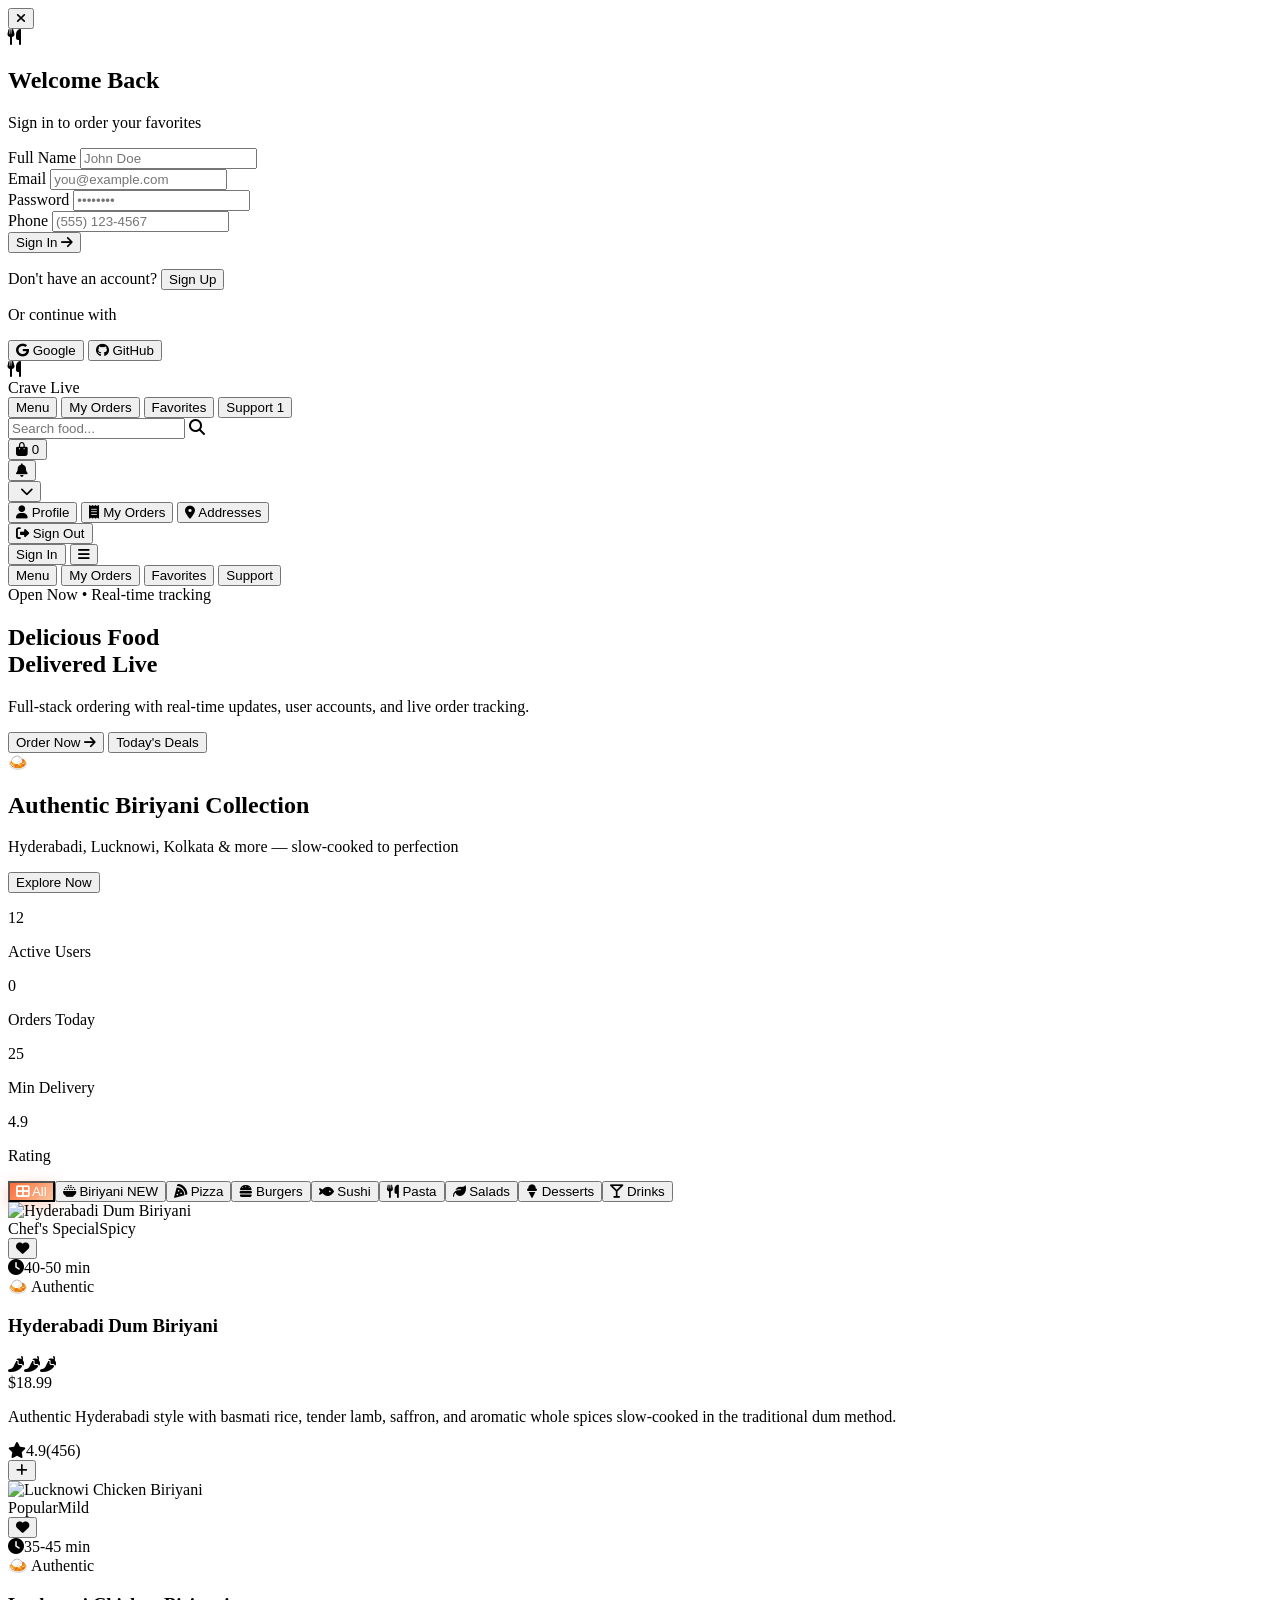
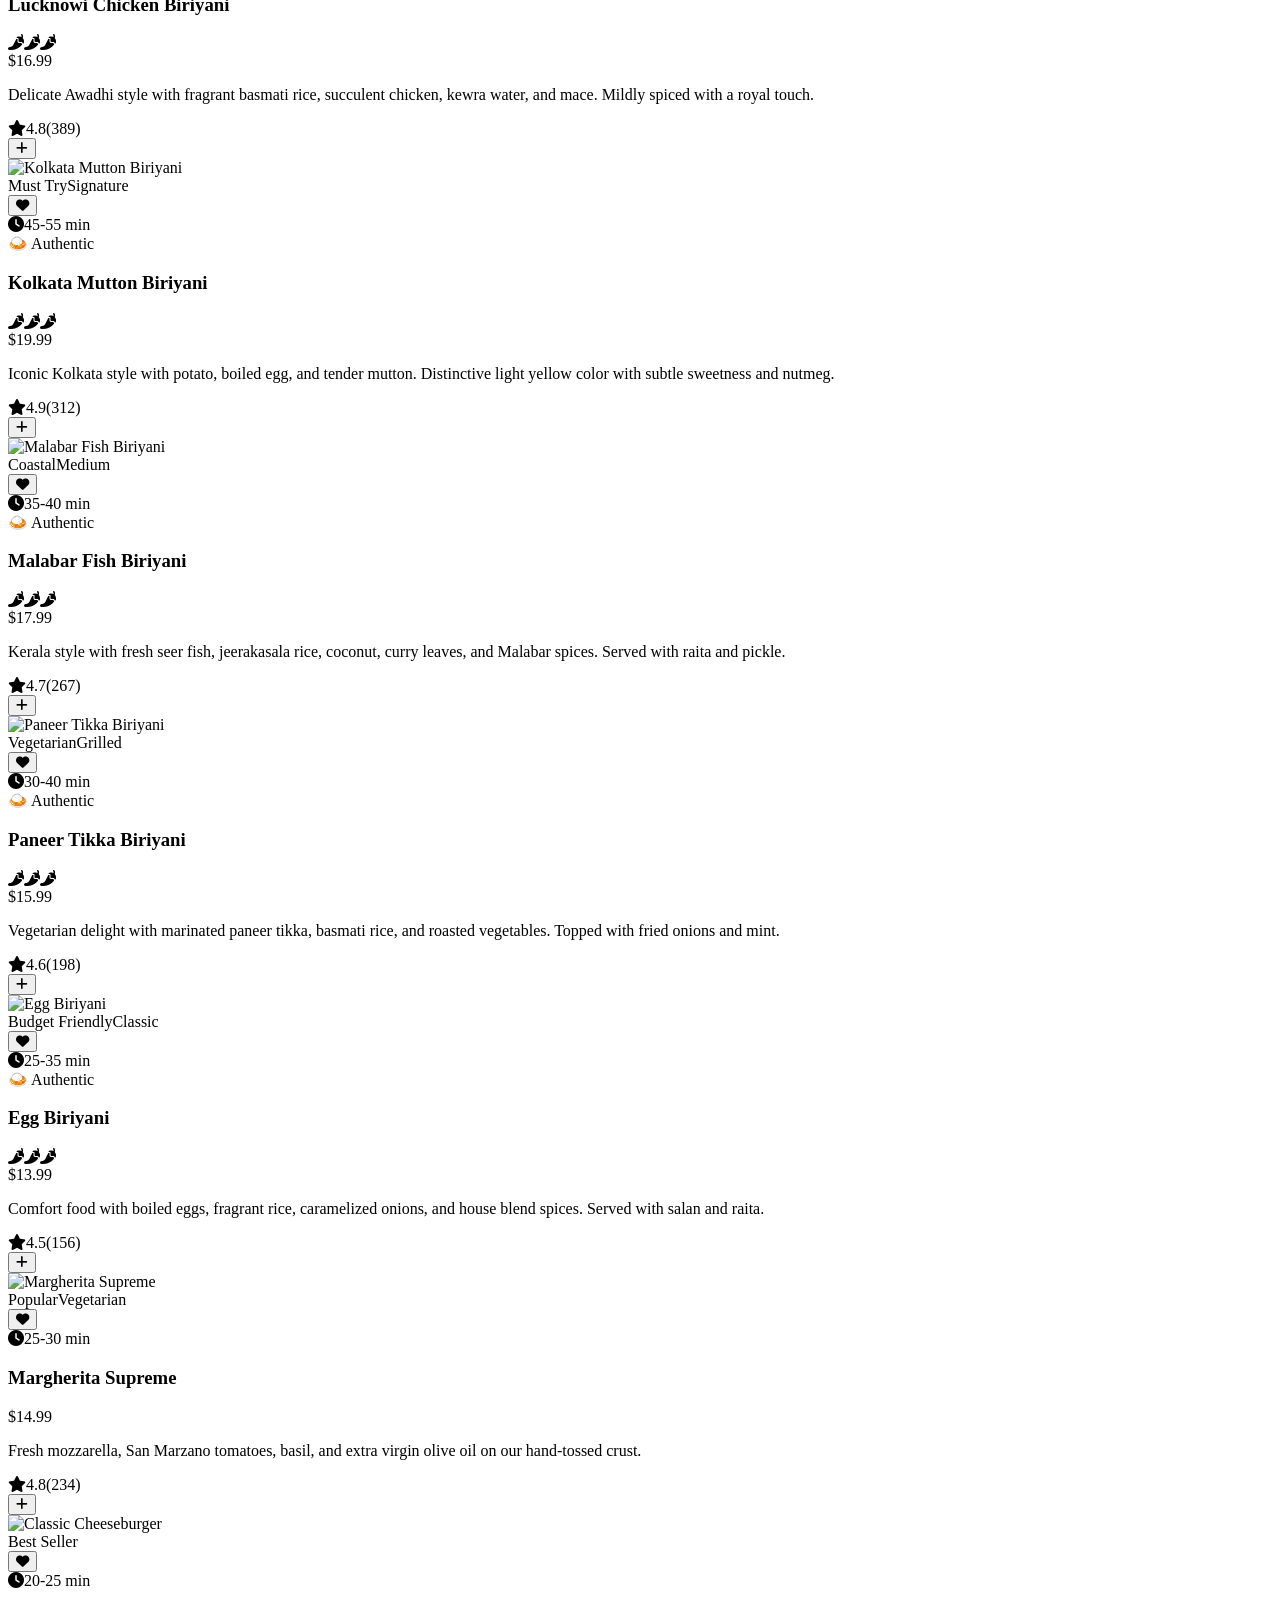
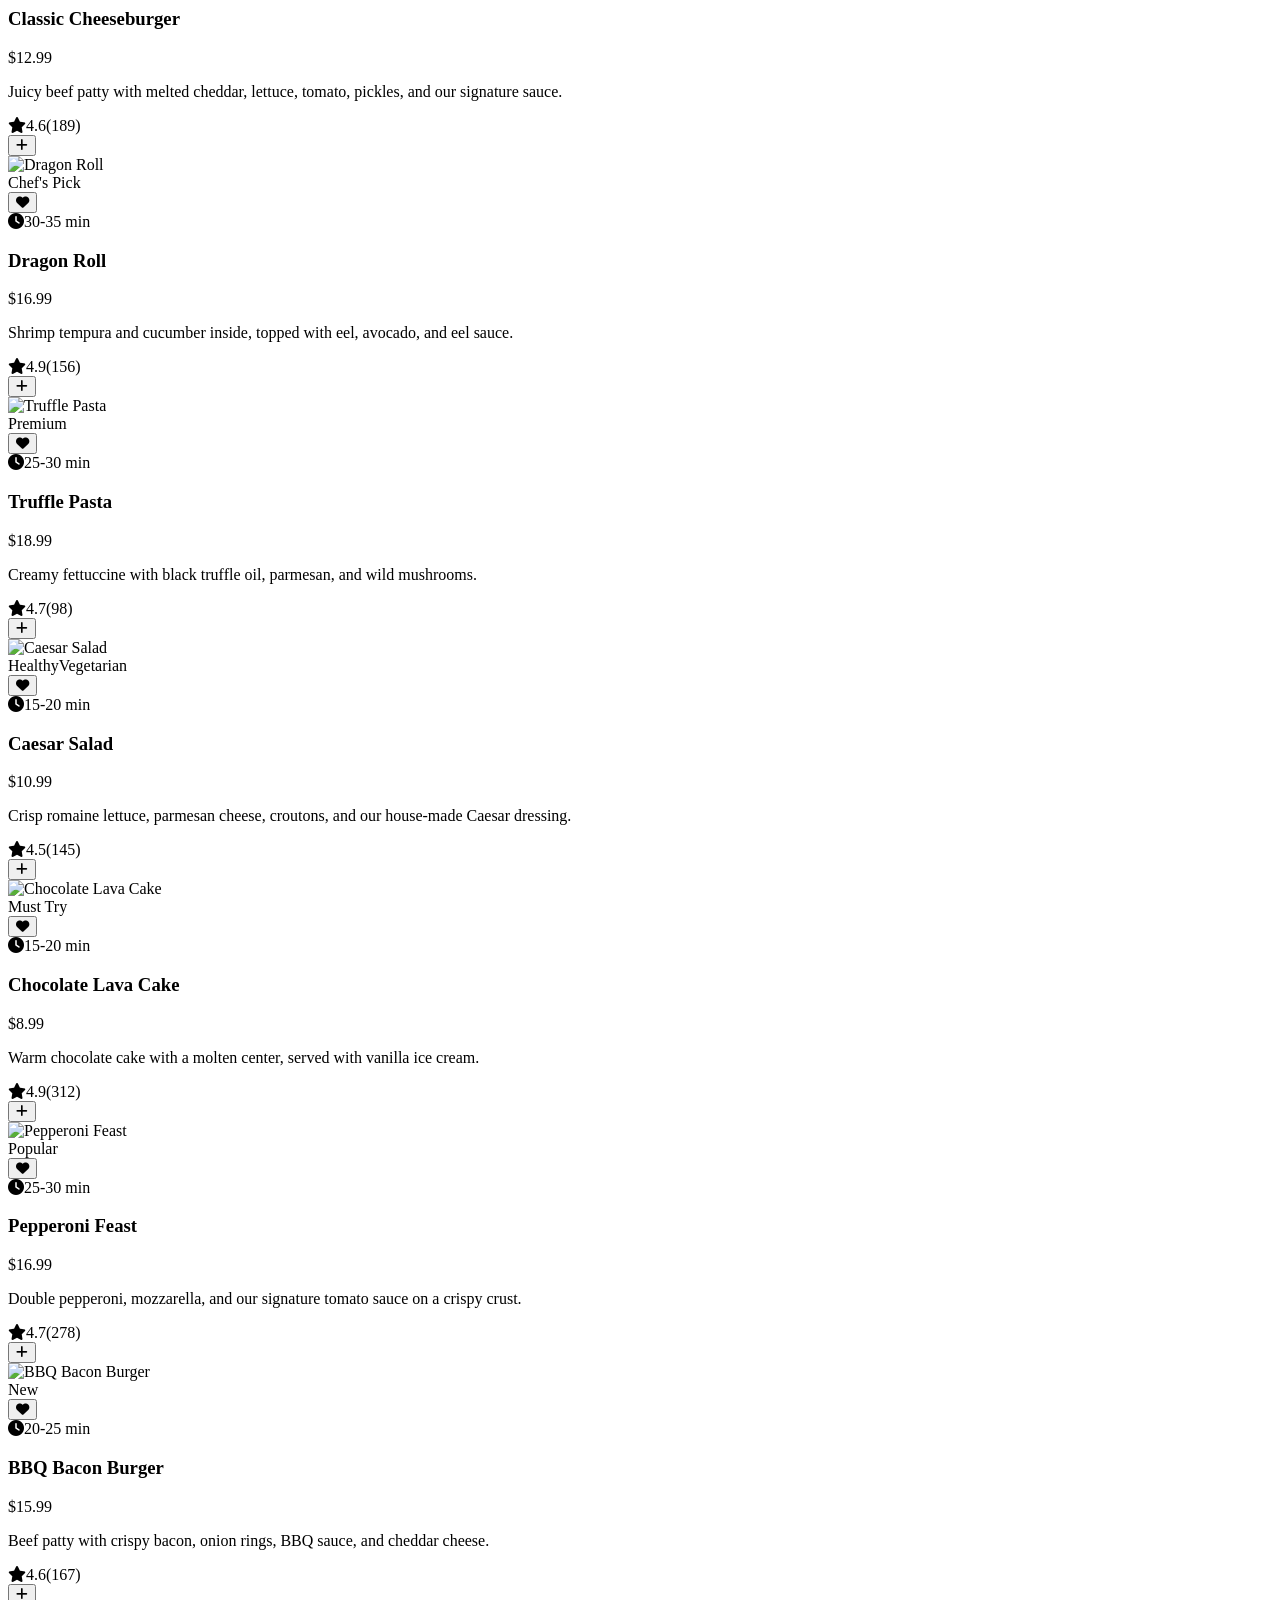
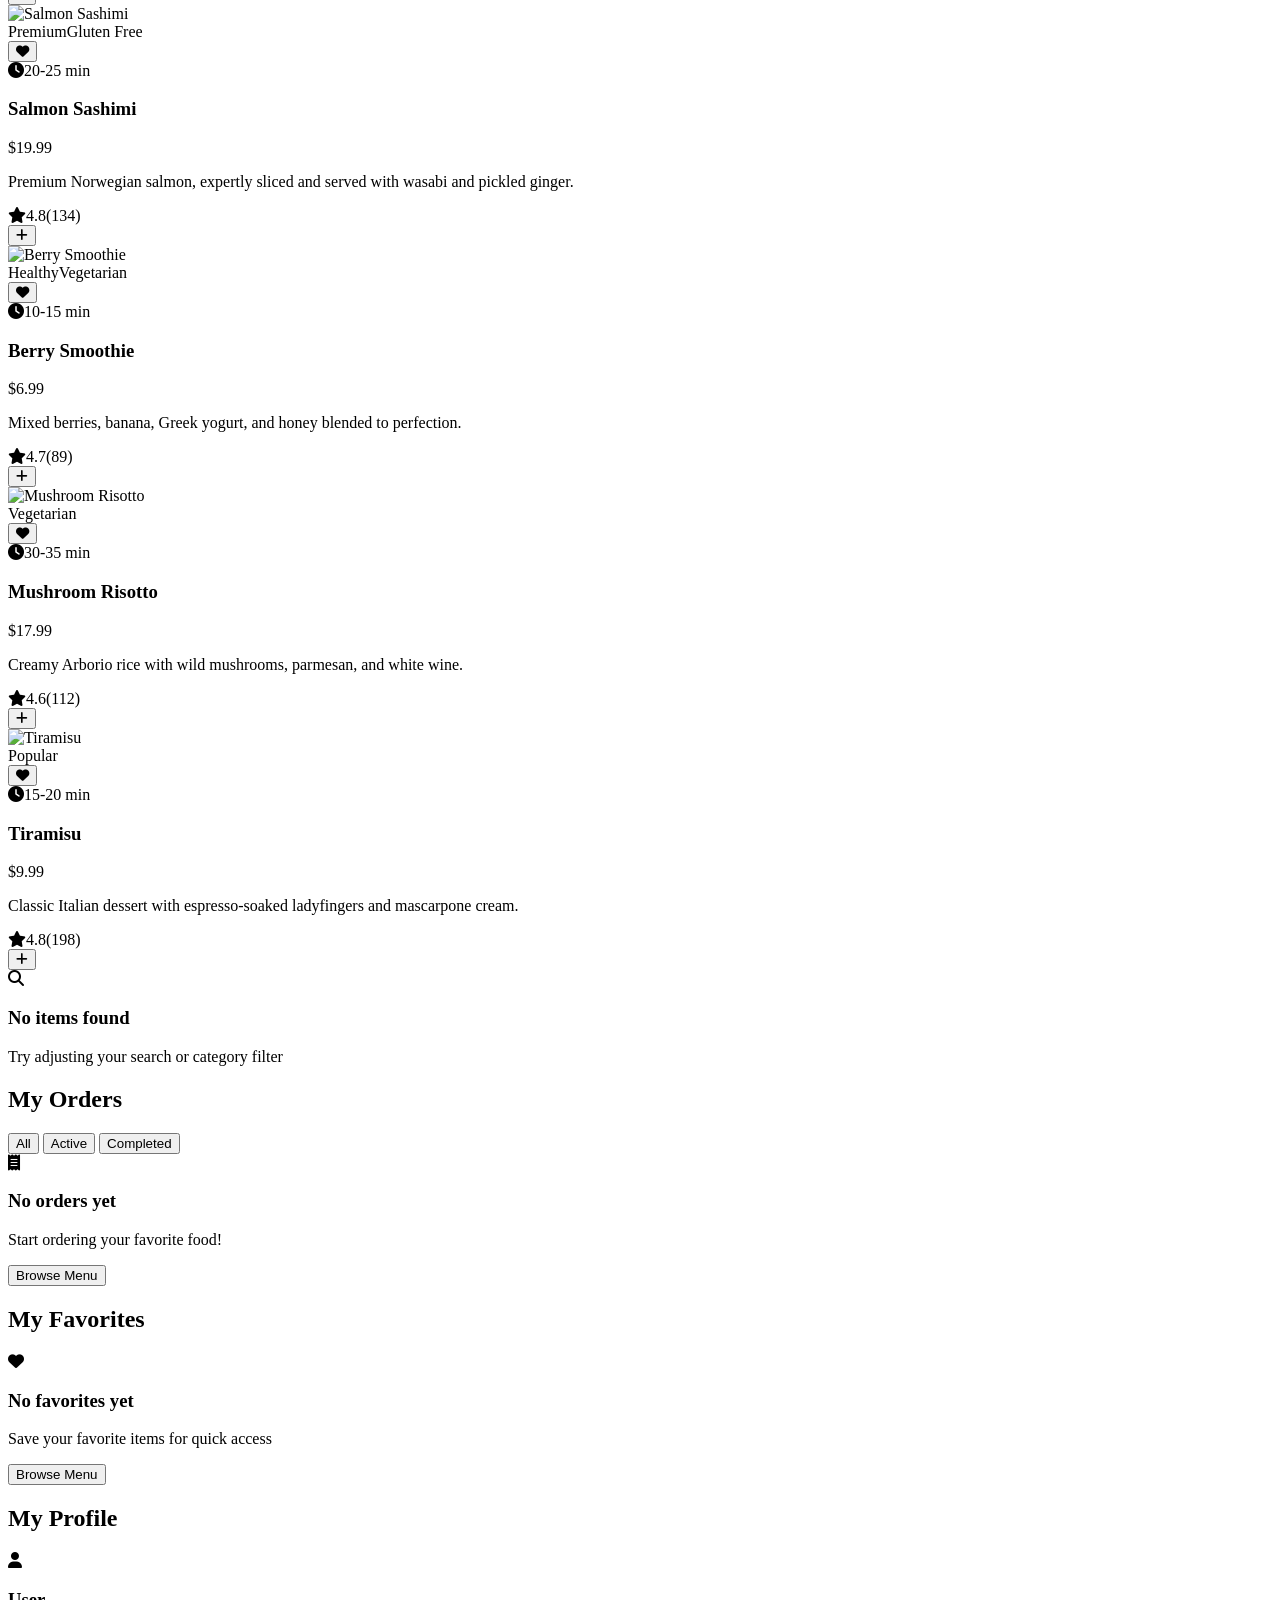
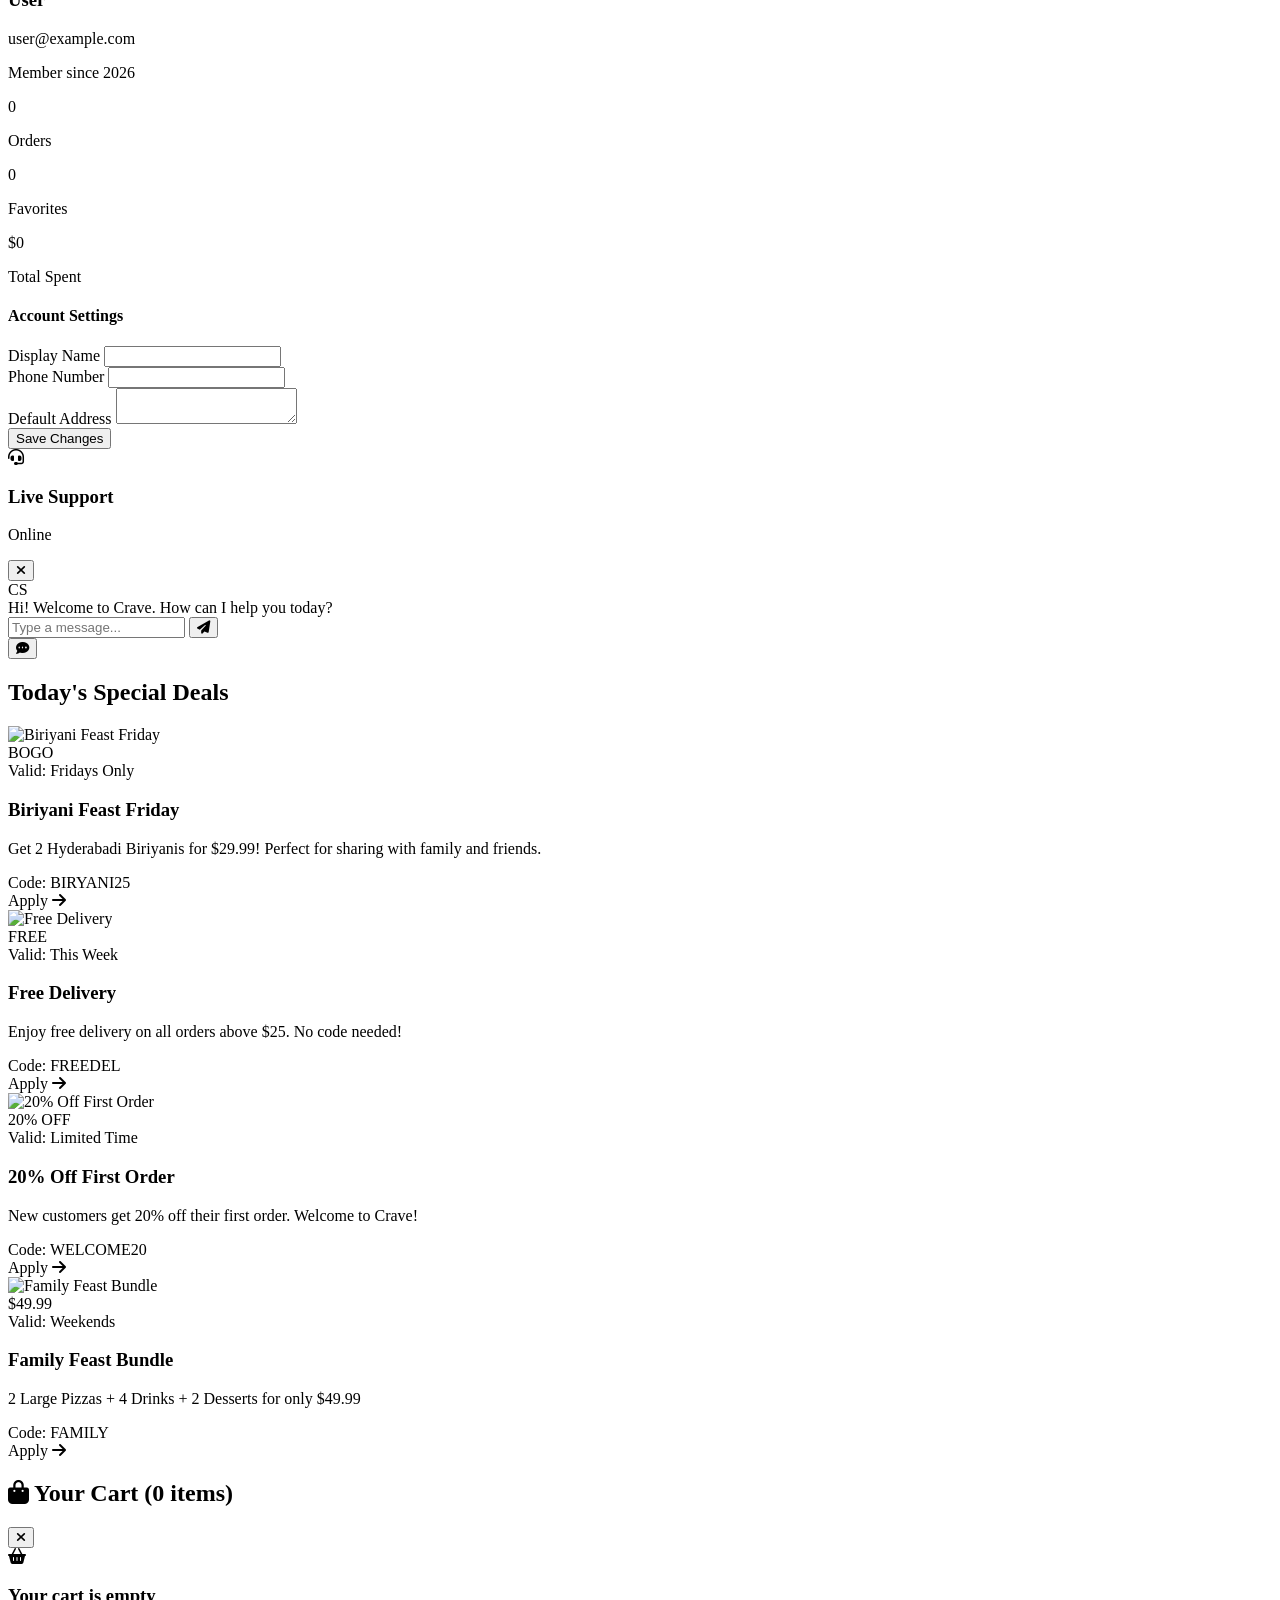
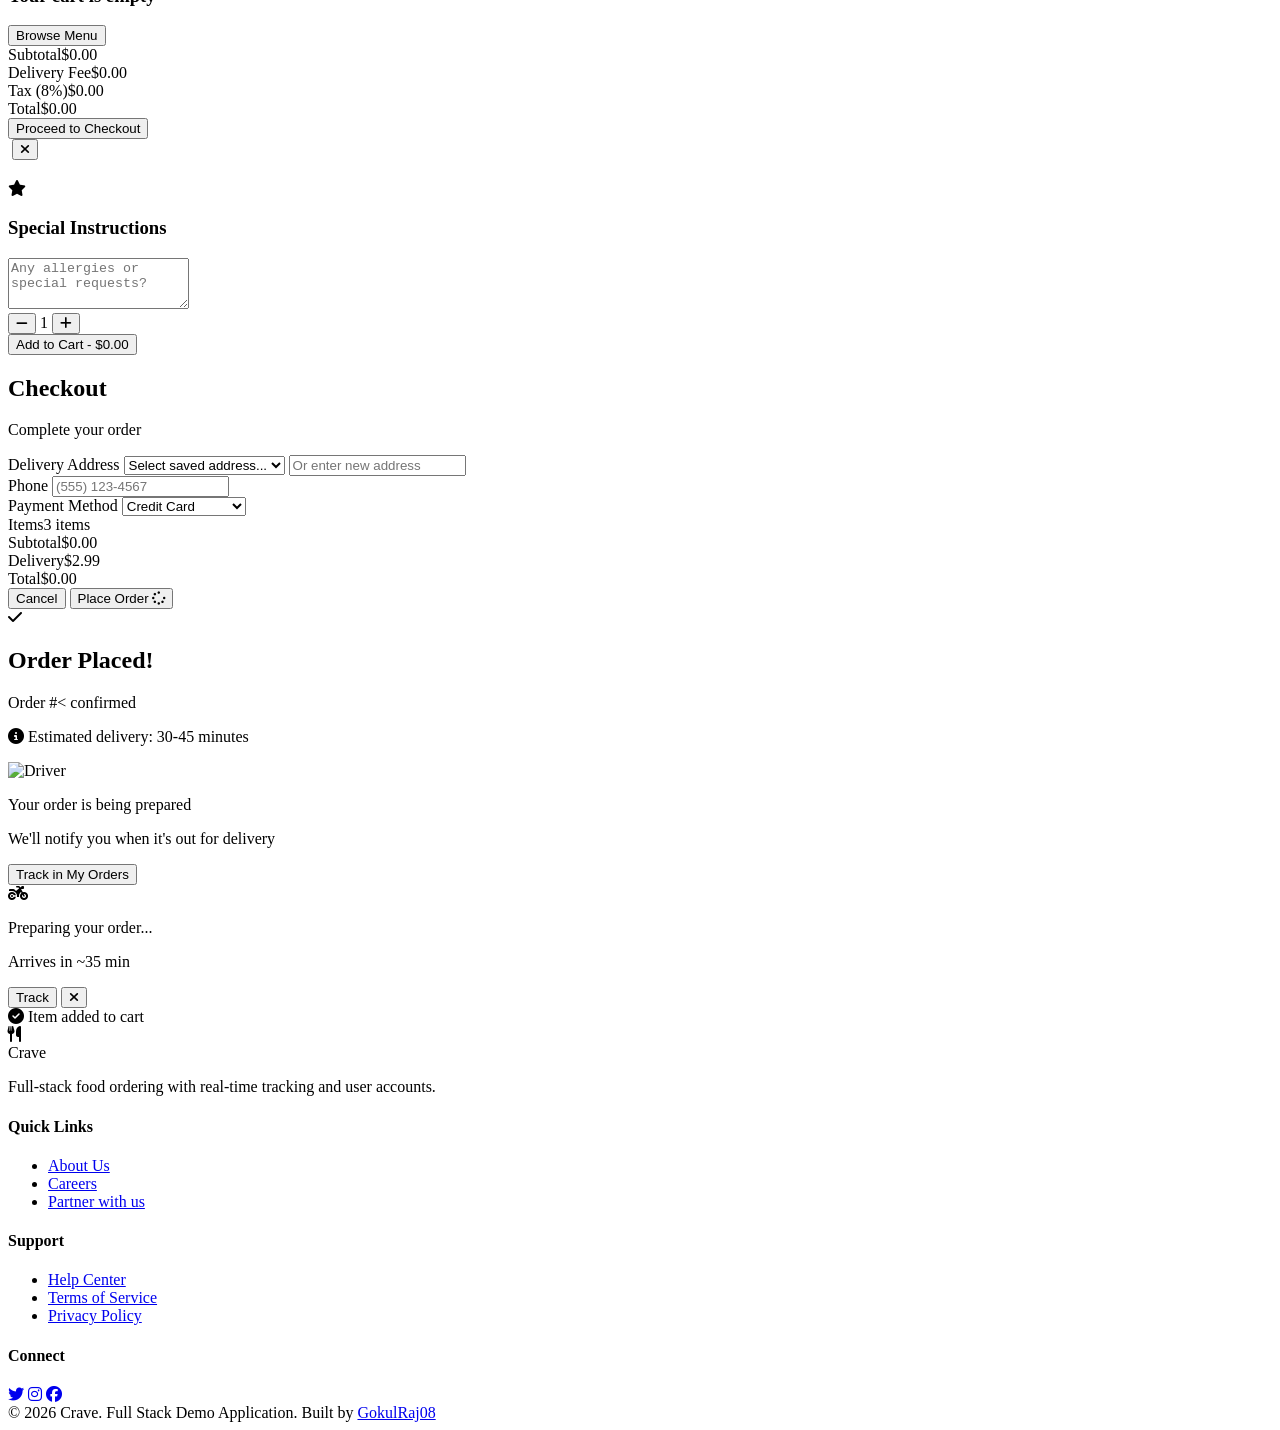
==== commit a6257478: "Update fullstack.html" ====
--- a/fullstack.html
+++ b/fullstack.html
@@ -3,11 +3,10 @@
 <head>
     <meta charset="UTF-8">
     <meta name="viewport" content="width=device-width, initial-scale=1.0">
-    <title>Crave - Full Stack Food Ordering</title>
+    <title>Crave — Full Stack Food Ordering System</title>
     <script src="https://cdn.tailwindcss.com"></script>
     <link href="https://cdnjs.cloudflare.com/ajax/libs/font-awesome/6.4.0/css/all.min.css" rel="stylesheet">
     <link href="https://fonts.googleapis.com/css2?family=Inter:wght@300;400;500;600;700;800&family=Playfair+Display:wght@700;800&display=swap" rel="stylesheet">
-    <script src="https://cdn.socket.io/4.7.2/socket.io.min.js"></script>
     <script>
         tailwind.config = {
             theme: {
@@ -43,10 +42,6 @@
         .order-progress { transition: width 0.5s ease-in-out; }
         .skeleton { background: linear-gradient(90deg, #f0f0f0 25%, #e0e0e0 50%, #f0f0f0 75%); background-size: 200% 100%; animation: skeleton 1.5s infinite; }
         @keyframes skeleton { 0% { background-position: 200% 0; } 100% { background-position: -200% 0; } }
-        .typing-indicator span { animation: typing 1.4s infinite; display: inline-block; }
-        .typing-indicator span:nth-child(2) { animation-delay: 0.2s; }
-        .typing-indicator span:nth-child(3) { animation-delay: 0.4s; }
-        @keyframes typing { 0%, 60%, 100% { transform: translateY(0); } 30% { transform: translateY(-5px); } }
     </style>
 </head>
 <body class="bg-gray-50 font-sans text-dark antialiased">
@@ -272,20 +267,7 @@
             </div>
 
             <div id="loadingSkeleton" class="hidden grid grid-cols-1 md:grid-cols-2 lg:grid-cols-3 gap-6">
-                ${Array(6).fill(0).map(() => `
-                    <div class="bg-white rounded-2xl overflow-hidden shadow-sm">
-                        <div class="h-48 skeleton"></div>
-                        <div class="p-5 space-y-3">
-                            <div class="h-4 skeleton rounded w-3/4"></div>
-                            <div class="h-3 skeleton rounded w-full"></div>
-                            <div class="h-3 skeleton rounded w-2/3"></div>
-                            <div class="flex justify-between pt-2">
-                                <div class="h-4 skeleton rounded w-16"></div>
-                                <div class="h-8 skeleton rounded-full w-8"></div>
-                            </div>
-                        </div>
-                    </div>
-                `).join('')}
+                <!-- Skeleton items injected by JS -->
             </div>
 
             <div id="menuGrid" class="grid grid-cols-1 md:grid-cols-2 lg:grid-cols-3 gap-6"></div>
@@ -550,7 +532,7 @@
                         <i class="fas fa-check text-2xl"></i>
                     </div>
                     <h2 class="text-2xl font-bold mb-1">Order Placed!</h2>
-                    <p class="text-white/80">Order #<span id="trackingOrderId"></span> confirmed</p>
+                    <p class="text-white/80">Order #<<span id="trackingOrderId"></span> confirmed</p>
                 </div>
             </div>
             <div class="p-6">
@@ -563,9 +545,7 @@
                 <div class="space-y-6" id="trackingSteps">
                     <div class="relative">
                         <div class="absolute left-4 top-0 bottom-0 w-0.5 bg-gray-200"></div>
-                        <div class="space-y-6 relative" id="trackingTimeline">
-                            <!-- Injected by JS -->
-                        </div>
+                        <div class="space-y-6 relative" id="trackingTimeline"></div>
                     </div>
                 </div>
                 <div class="mt-6 p-4 bg-gray-50 rounded-xl">
@@ -655,33 +635,21 @@
                 </div>
             </div>
             <div class="border-t border-gray-800 mt-12 pt-8 text-center text-sm text-gray-500">
-                © 2026 Crave. Full Stack Demo Application.
+                © 2026 Crave. Full Stack Demo Application. Built by <a href="https://github.com/GokulRaj08" class="text-primary hover:underline">GokulRaj08</a>
             </div>
         </div>
     </footer>
 
     <script>
         // ==================== BACKEND SIMULATION ====================
-        // This simulates a real backend API with database, auth, and real-time features
-        
         const API = {
             baseUrl: 'https://api.crave.demo/v1',
             
-            // Auth
             async register(userData) {
                 await delay(800);
                 const users = JSON.parse(localStorage.getItem('craveUsers') || '[]');
-                if (users.find(u => u.email === userData.email)) {
-                    throw new Error('Email already registered');
-                }
-                const user = {
-                    id: 'user_' + Date.now(),
-                    ...userData,
-                    createdAt: new Date().toISOString(),
-                    addresses: [],
-                    orders: [],
-                    favorites: []
-                };
+                if (users.find(u => u.email === userData.email)) throw new Error('Email already registered');
+                const user = { id: 'user_' + Date.now(), ...userData, createdAt: new Date().toISOString(), addresses: [], orders: [], favorites: [] };
                 users.push(user);
                 localStorage.setItem('craveUsers', JSON.stringify(users));
                 return { token: this.generateToken(user), user: this.sanitizeUser(user) };
@@ -711,7 +679,6 @@
                 return this.sanitizeUser(users[idx]);
             },
 
-            // Orders
             async createOrder(token, orderData) {
                 await delay(1000);
                 const user = this.verifyToken(token);
@@ -727,21 +694,15 @@
                     createdAt: new Date().toISOString(),
                     updatedAt: new Date().toISOString()
                 };
-                
                 const orders = JSON.parse(localStorage.getItem('craveOrders') || '[]');
                 orders.push(order);
                 localStorage.setItem('craveOrders', JSON.stringify(orders));
-                
-                // Update user order history
                 const users = JSON.parse(localStorage.getItem('craveUsers') || '[]');
                 const uIdx = users.findIndex(u => u.id === user.id);
                 users[uIdx].orders = users[uIdx].orders || [];
                 users[uIdx].orders.push(order.id);
                 localStorage.setItem('craveUsers', JSON.stringify(users));
-                
-                // Simulate real-time status updates
                 this.simulateOrderProgress(order.id);
-                
                 return order;
             },
 
@@ -752,59 +713,25 @@
                 return orders.filter(o => o.userId === user.id).sort((a, b) => new Date(b.createdAt) - new Date(a.createdAt));
             },
 
-            async getOrder(token, orderId) {
-                await delay(200);
-                this.verifyToken(token);
-                const orders = JSON.parse(localStorage.getItem('craveOrders') || '[]');
-                return orders.find(o => o.id === orderId);
-            },
-
-            // Menu
-            async getMenu() {
-                await delay(300);
-                return menuItems;
-            },
-
-            async getCategories() {
-                await delay(100);
-                return categories;
-            },
-
-            // Stats
             async getStats() {
                 await delay(200);
                 const orders = JSON.parse(localStorage.getItem('craveOrders') || '[]');
                 const today = new Date().toDateString();
                 const todayOrders = orders.filter(o => new Date(o.createdAt).toDateString() === today);
                 const users = JSON.parse(localStorage.getItem('craveUsers') || '[]');
-                return {
-                    totalUsers: users.length,
-                    totalOrders: orders.length,
-                    todayOrders: todayOrders.length,
-                    activeUsers: Math.floor(users.length * 0.3) + 12
-                };
-            },
-
-            // Helpers
-            generateToken(user) {
-                return btoa(JSON.stringify({ id: user.id, email: user.email, exp: Date.now() + 86400000 }));
-            },
-
+                return { totalUsers: users.length, totalOrders: orders.length, todayOrders: todayOrders.length, activeUsers: Math.floor(users.length * 0.3) + 12 };
+            },
+
+            generateToken(user) { return btoa(JSON.stringify({ id: user.id, email: user.email, exp: Date.now() + 86400000 })); },
             verifyToken(token) {
                 try {
                     const payload = JSON.parse(atob(token));
                     if (payload.exp < Date.now()) throw new Error('Token expired');
                     const users = JSON.parse(localStorage.getItem('craveUsers') || '[]');
                     return users.find(u => u.id === payload.id);
-                } catch {
-                    throw new Error('Invalid token');
-                }
-            },
-
-            sanitizeUser(user) {
-                const { password, ...safe } = user;
-                return safe;
-            },
+                } catch { throw new Error('Invalid token'); }
+            },
+            sanitizeUser(user) { const { password, ...safe } = user; return safe; },
 
             simulateOrderProgress(orderId) {
                 const steps = [
@@ -813,37 +740,25 @@
                     { status: 'out_for_delivery', delay: 20000, note: 'Driver is on the way' },
                     { status: 'delivered', delay: 35000, note: 'Order delivered. Enjoy!' }
                 ];
-
-                steps.forEach((step, i) => {
+                steps.forEach((step) => {
                     setTimeout(() => {
                         const orders = JSON.parse(localStorage.getItem('craveOrders') || '[]');
                         const idx = orders.findIndex(o => o.id === orderId);
                         if (idx !== -1) {
                             orders[idx].status = step.status;
-                            orders[idx].statusHistory.push({
-                                status: step.status,
-                                time: new Date().toISOString(),
-                                note: step.note
-                            });
+                            orders[idx].statusHistory.push({ status: step.status, time: new Date().toISOString(), note: step.note });
                             orders[idx].updatedAt = new Date().toISOString();
                             localStorage.setItem('craveOrders', JSON.stringify(orders));
-                            
-                            // Broadcast to app
-                            if (window.appInstance) {
-                                window.appInstance.onOrderUpdate(orders[idx]);
-                            }
+                            if (window.appInstance) window.appInstance.onOrderUpdate(orders[idx]);
                         }
                     }, step.delay);
                 });
             }
         };
 
-        function delay(ms) {
-            return new Promise(resolve => setTimeout(resolve, ms));
-        }
-
-        // ==================== APPLICATION ====================
-
+        function delay(ms) { return new Promise(resolve => setTimeout(resolve, ms)); }
+
+        // ==================== DATA ====================
         const categories = [
             { id: 'all', name: 'All', icon: 'fa-th-large' },
             { id: 'biriyani', name: 'Biriyani', icon: 'fa-bowl-rice', special: true },
@@ -857,290 +772,34 @@
         ];
 
         const menuItems = [
-            {
-                id: 101,
-                name: 'Hyderabadi Dum Biriyani',
-                category: 'biriyani',
-                price: 18.99,
-                rating: 4.9,
-                reviews: 456,
-                image: 'https://images.unsplash.com/photo-1589302168068-964664d93dc0?w=800&q=80',
-                description: 'Authentic Hyderabadi style with basmati rice, tender lamb, saffron, and aromatic whole spices slow-cooked in the traditional dum method.',
-                tags: ['Chef\'s Special', 'Spicy'],
-                calories: 950,
-                time: '40-50 min',
-                spiceLevel: 3
-            },
-            {
-                id: 102,
-                name: 'Lucknowi Chicken Biriyani',
-                category: 'biriyani',
-                price: 16.99,
-                rating: 4.8,
-                reviews: 389,
-                image: 'https://images.unsplash.com/photo-1633945274405-b6c8069047b0?w=800&q=80',
-                description: 'Delicate Awadhi style with fragrant basmati rice, succulent chicken, kewra water, and mace. Mildly spiced with a royal touch.',
-                tags: ['Popular', 'Mild'],
-                calories: 820,
-                time: '35-45 min',
-                spiceLevel: 1
-            },
-            {
-                id: 103,
-                name: 'Kolkata Mutton Biriyani',
-                category: 'biriyani',
-                price: 19.99,
-                rating: 4.9,
-                reviews: 312,
-                image: 'https://images.unsplash.com/photo-1563379091339-03b21ab4a4f8?w=800&q=80',
-                description: 'Iconic Kolkata style with potato, boiled egg, and tender mutton. Distinctive light yellow color with subtle sweetness and nutmeg.',
-                tags: ['Must Try', 'Signature'],
-                calories: 980,
-                time: '45-55 min',
-                spiceLevel: 2
-            },
-            {
-                id: 104,
-                name: 'Malabar Fish Biriyani',
-                category: 'biriyani',
-                price: 17.99,
-                rating: 4.7,
-                reviews: 267,
-                image: 'https://images.unsplash.com/photo-1606491956689-2ea866880c84?w=800&q=80',
-                description: 'Kerala style with fresh seer fish, jeerakasala rice, coconut, curry leaves, and Malabar spices. Served with raita and pickle.',
-                tags: ['Coastal', 'Medium'],
-                calories: 750,
-                time: '35-40 min',
-                spiceLevel: 2
-            },
-            {
-                id: 105,
-                name: 'Paneer Tikka Biriyani',
-                category: 'biriyani',
-                price: 15.99,
-                rating: 4.6,
-                reviews: 198,
-                image: 'https://images.unsplash.com/photo-1642821373181-696a54913e93?w=800&q=80',
-                description: 'Vegetarian delight with marinated paneer tikka, basmati rice, and roasted vegetables. Topped with fried onions and mint.',
-                tags: ['Vegetarian', 'Grilled'],
-                calories: 680,
-                time: '30-40 min',
-                spiceLevel: 2
-            },
-            {
-                id: 106,
-                name: 'Egg Biriyani',
-                category: 'biriyani',
-                price: 13.99,
-                rating: 4.5,
-                reviews: 156,
-                image: 'https://images.unsplash.com/photo-1512058564366-18510be2db19?w=800&q=80',
-                description: 'Comfort food with boiled eggs, fragrant rice, caramelized onions, and house blend spices. Served with salan and raita.',
-                tags: ['Budget Friendly', 'Classic'],
-                calories: 620,
-                time: '25-35 min',
-                spiceLevel: 2
-            },
-            {
-                id: 1,
-                name: 'Margherita Supreme',
-                category: 'pizza',
-                price: 14.99,
-                rating: 4.8,
-                reviews: 234,
-                image: 'https://images.unsplash.com/photo-1604382354936-07c5d9983bd3?w=800&q=80',
-                description: 'Fresh mozzarella, San Marzano tomatoes, basil, and extra virgin olive oil on our hand-tossed crust.',
-                tags: ['Popular', 'Vegetarian'],
-                calories: 850,
-                time: '25-30 min'
-            },
-            {
-                id: 2,
-                name: 'Classic Cheeseburger',
-                category: 'burger',
-                price: 12.99,
-                rating: 4.6,
-                reviews: 189,
-                image: 'https://images.unsplash.com/photo-1568901346375-23c9450c58cd?w=800&q=80',
-                description: 'Juicy beef patty with melted cheddar, lettuce, tomato, pickles, and our signature sauce.',
-                tags: ['Best Seller'],
-                calories: 720,
-                time: '20-25 min'
-            },
-            {
-                id: 3,
-                name: 'Dragon Roll',
-                category: 'sushi',
-                price: 16.99,
-                rating: 4.9,
-                reviews: 156,
-                image: 'https://images.unsplash.com/photo-1579871494447-9811cf80d66c?w=800&q=80',
-                description: 'Shrimp tempura and cucumber inside, topped with eel, avocado, and eel sauce.',
-                tags: ['Chef\'s Pick'],
-                calories: 480,
-                time: '30-35 min'
-            },
-            {
-                id: 4,
-                name: 'Truffle Pasta',
-                category: 'pasta',
-                price: 18.99,
-                rating: 4.7,
-                reviews: 98,
-                image: 'https://images.unsplash.com/photo-1621996346565-e3dbc646d9a9?w=800&q=80',
-                description: 'Creamy fettuccine with black truffle oil, parmesan, and wild mushrooms.',
-                tags: ['Premium'],
-                calories: 650,
-                time: '25-30 min'
-            },
-            {
-                id: 5,
-                name: 'Caesar Salad',
-                category: 'salad',
-                price: 10.99,
-                rating: 4.5,
-                reviews: 145,
-                image: 'https://images.unsplash.com/photo-1550304943-4f24f54ddde9?w=800&q=80',
-                description: 'Crisp romaine lettuce, parmesan cheese, croutons, and our house-made Caesar dressing.',
-                tags: ['Healthy', 'Vegetarian'],
-                calories: 320,
-                time: '15-20 min'
-            },
-            {
-                id: 6,
-                name: 'Chocolate Lava Cake',
-                category: 'dessert',
-                price: 8.99,
-                rating: 4.9,
-                reviews: 312,
-                image: 'https://images.unsplash.com/photo-1624353365286-3f8d62daad51?w=800&q=80',
-                description: 'Warm chocolate cake with a molten center, served with vanilla ice cream.',
-                tags: ['Must Try'],
-                calories: 450,
-                time: '15-20 min'
-            },
-            {
-                id: 7,
-                name: 'Pepperoni Feast',
-                category: 'pizza',
-                price: 16.99,
-                rating: 4.7,
-                reviews: 278,
-                image: 'https://images.unsplash.com/photo-1628840042765-356cda07504e?w=800&q=80',
-                description: 'Double pepperoni, mozzarella, and our signature tomato sauce on a crispy crust.',
-                tags: ['Popular'],
-                calories: 980,
-                time: '25-30 min'
-            },
-            {
-                id: 8,
-                name: 'BBQ Bacon Burger',
-                category: 'burger',
-                price: 15.99,
-                rating: 4.6,
-                reviews: 167,
-                image: 'https://images.unsplash.com/photo-1594212699903-ec8a3eca50f5?w=800&q=80',
-                description: 'Beef patty with crispy bacon, onion rings, BBQ sauce, and cheddar cheese.',
-                tags: ['New'],
-                calories: 890,
-                time: '20-25 min'
-            },
-            {
-                id: 9,
-                name: 'Salmon Sashimi',
-                category: 'sushi',
-                price: 19.99,
-                rating: 4.8,
-                reviews: 134,
-                image: 'https://images.unsplash.com/photo-1611143669185-af224c5e3252?w=800&q=80',
-                description: 'Premium Norwegian salmon, expertly sliced and served with wasabi and pickled ginger.',
-                tags: ['Premium', 'Gluten Free'],
-                calories: 280,
-                time: '20-25 min'
-            },
-            {
-                id: 10,
-                name: 'Berry Smoothie',
-                category: 'drinks',
-                price: 6.99,
-                rating: 4.7,
-                reviews: 89,
-                image: 'https://images.unsplash.com/photo-1623065422902-30a2d299bbe4?w=800&q=80',
-                description: 'Mixed berries, banana, Greek yogurt, and honey blended to perfection.',
-                tags: ['Healthy', 'Vegetarian'],
-                calories: 220,
-                time: '10-15 min'
-            },
-            {
-                id: 11,
-                name: 'Mushroom Risotto',
-                category: 'pasta',
-                price: 17.99,
-                rating: 4.6,
-                reviews: 112,
-                image: 'https://images.unsplash.com/photo-1476124369491-e7addf5db371?w=800&q=80',
-                description: 'Creamy Arborio rice with wild mushrooms, parmesan, and white wine.',
-                tags: ['Vegetarian'],
-                calories: 580,
-                time: '30-35 min'
-            },
-            {
-                id: 12,
-                name: 'Tiramisu',
-                category: 'dessert',
-                price: 9.99,
-                rating: 4.8,
-                reviews: 198,
-                image: 'https://images.unsplash.com/photo-1571877227200-a0d98ea607e9?w=800&q=80',
-                description: 'Classic Italian dessert with espresso-soaked ladyfingers and mascarpone cream.',
-                tags: ['Popular'],
-                calories: 380,
-                time: '15-20 min'
-            }
+            { id: 101, name: 'Hyderabadi Dum Biriyani', category: 'biriyani', price: 18.99, rating: 4.9, reviews: 456, image: 'https://images.unsplash.com/photo-1589302168068-964664d93dc0?w=800&q=80', description: 'Authentic Hyderabadi style with basmati rice, tender lamb, saffron, and aromatic whole spices slow-cooked in the traditional dum method.', tags: ['Chef\'s Special', 'Spicy'], calories: 950, time: '40-50 min', spiceLevel: 3 },
+            { id: 102, name: 'Lucknowi Chicken Biriyani', category: 'biriyani', price: 16.99, rating: 4.8, reviews: 389, image: 'https://images.unsplash.com/photo-1633945274405-b6c8069047b0?w=800&q=80', description: 'Delicate Awadhi style with fragrant basmati rice, succulent chicken, kewra water, and mace. Mildly spiced with a royal touch.', tags: ['Popular', 'Mild'], calories: 820, time: '35-45 min', spiceLevel: 1 },
+            { id: 103, name: 'Kolkata Mutton Biriyani', category: 'biriyani', price: 19.99, rating: 4.9, reviews: 312, image: 'https://images.unsplash.com/photo-1563379091339-03b21ab4a4f8?w=800&q=80', description: 'Iconic Kolkata style with potato, boiled egg, and tender mutton. Distinctive light yellow color with subtle sweetness and nutmeg.', tags: ['Must Try', 'Signature'], calories: 980, time: '45-55 min', spiceLevel: 2 },
+            { id: 104, name: 'Malabar Fish Biriyani', category: 'biriyani', price: 17.99, rating: 4.7, reviews: 267, image: 'https://images.unsplash.com/photo-1606491956689-2ea866880c84?w=800&q=80', description: 'Kerala style with fresh seer fish, jeerakasala rice, coconut, curry leaves, and Malabar spices. Served with raita and pickle.', tags: ['Coastal', 'Medium'], calories: 750, time: '35-40 min', spiceLevel: 2 },
+            { id: 105, name: 'Paneer Tikka Biriyani', category: 'biriyani', price: 15.99, rating: 4.6, reviews: 198, image: 'https://images.unsplash.com/photo-1642821373181-696a54913e93?w=800&q=80', description: 'Vegetarian delight with marinated paneer tikka, basmati rice, and roasted vegetables. Topped with fried onions and mint.', tags: ['Vegetarian', 'Grilled'], calories: 680, time: '30-40 min', spiceLevel: 2 },
+            { id: 106, name: 'Egg Biriyani', category: 'biriyani', price: 13.99, rating: 4.5, reviews: 156, image: 'https://images.unsplash.com/photo-1512058564366-18510be2db19?w=800&q=80', description: 'Comfort food with boiled eggs, fragrant rice, caramelized onions, and house blend spices. Served with salan and raita.', tags: ['Budget Friendly', 'Classic'], calories: 620, time: '25-35 min', spiceLevel: 2 },
+            { id: 1, name: 'Margherita Supreme', category: 'pizza', price: 14.99, rating: 4.8, reviews: 234, image: 'https://images.unsplash.com/photo-1604382354936-07c5d9983bd3?w=800&q=80', description: 'Fresh mozzarella, San Marzano tomatoes, basil, and extra virgin olive oil on our hand-tossed crust.', tags: ['Popular', 'Vegetarian'], calories: 850, time: '25-30 min' },
+            { id: 2, name: 'Classic Cheeseburger', category: 'burger', price: 12.99, rating: 4.6, reviews: 189, image: 'https://images.unsplash.com/photo-1568901346375-23c9450c58cd?w=800&q=80', description: 'Juicy beef patty with melted cheddar, lettuce, tomato, pickles, and our signature sauce.', tags: ['Best Seller'], calories: 720, time: '20-25 min' },
+            { id: 3, name: 'Dragon Roll', category: 'sushi', price: 16.99, rating: 4.9, reviews: 156, image: 'https://images.unsplash.com/photo-1579871494447-9811cf80d66c?w=800&q=80', description: 'Shrimp tempura and cucumber inside, topped with eel, avocado, and eel sauce.', tags: ['Chef\'s Pick'], calories: 480, time: '30-35 min' },
+            { id: 4, name: 'Truffle Pasta', category: 'pasta', price: 18.99, rating: 4.7, reviews: 98, image: 'https://images.unsplash.com/photo-1621996346565-e3dbc646d9a9?w=800&q=80', description: 'Creamy fettuccine with black truffle oil, parmesan, and wild mushrooms.', tags: ['Premium'], calories: 650, time: '25-30 min' },
+            { id: 5, name: 'Caesar Salad', category: 'salad', price: 10.99, rating: 4.5, reviews: 145, image: 'https://images.unsplash.com/photo-1550304943-4f24f54ddde9?w=800&q=80', description: 'Crisp romaine lettuce, parmesan cheese, croutons, and our house-made Caesar dressing.', tags: ['Healthy', 'Vegetarian'], calories: 320, time: '15-20 min' },
+            { id: 6, name: 'Chocolate Lava Cake', category: 'dessert', price: 8.99, rating: 4.9, reviews: 312, image: 'https://images.unsplash.com/photo-1624353365286-3f8d62daad51?w=800&q=80', description: 'Warm chocolate cake with a molten center, served with vanilla ice cream.', tags: ['Must Try'], calories: 450, time: '15-20 min' },
+            { id: 7, name: 'Pepperoni Feast', category: 'pizza', price: 16.99, rating: 4.7, reviews: 278, image: 'https://images.unsplash.com/photo-1628840042765-356cda07504e?w=800&q=80', description: 'Double pepperoni, mozzarella, and our signature tomato sauce on a crispy crust.', tags: ['Popular'], calories: 980, time: '25-30 min' },
+            { id: 8, name: 'BBQ Bacon Burger', category: 'burger', price: 15.99, rating: 4.6, reviews: 167, image: 'https://images.unsplash.com/photo-1594212699903-ec8a3eca50f5?w=800&q=80', description: 'Beef patty with crispy bacon, onion rings, BBQ sauce, and cheddar cheese.', tags: ['New'], calories: 890, time: '20-25 min' },
+            { id: 9, name: 'Salmon Sashimi', category: 'sushi', price: 19.99, rating: 4.8, reviews: 134, image: 'https://images.unsplash.com/photo-1611143669185-af224c5e3252?w=800&q=80', description: 'Premium Norwegian salmon, expertly sliced and served with wasabi and pickled ginger.', tags: ['Premium', 'Gluten Free'], calories: 280, time: '20-25 min' },
+            { id: 10, name: 'Berry Smoothie', category: 'drinks', price: 6.99, rating: 4.7, reviews: 89, image: 'https://images.unsplash.com/photo-1623065422902-30a2d299bbe4?w=800&q=80', description: 'Mixed berries, banana, Greek yogurt, and honey blended to perfection.', tags: ['Healthy', 'Vegetarian'], calories: 220, time: '10-15 min' },
+            { id: 11, name: 'Mushroom Risotto', category: 'pasta', price: 17.99, rating: 4.6, reviews: 112, image: 'https://images.unsplash.com/photo-1476124369491-e7addf5db371?w=800&q=80', description: 'Creamy Arborio rice with wild mushrooms, parmesan, and white wine.', tags: ['Vegetarian'], calories: 580, time: '30-35 min' },
+            { id: 12, name: 'Tiramisu', category: 'dessert', price: 9.99, rating: 4.8, reviews: 198, image: 'https://images.unsplash.com/photo-1571877227200-a0d98ea607e9?w=800&q=80', description: 'Classic Italian dessert with espresso-soaked ladyfingers and mascarpone cream.', tags: ['Popular'], calories: 380, time: '15-20 min' }
         ];
 
         const deals = [
-            {
-                id: 'deal1',
-                title: 'Biriyani Feast Friday',
-                description: 'Get 2 Hyderabadi Biriyanis for $29.99! Perfect for sharing with family and friends.',
-                discount: 'BOGO',
-                code: 'BIRYANI25',
-                image: 'https://images.unsplash.com/photo-1589302168068-964664d93dc0?w=800&q=80',
-                validUntil: 'Fridays Only',
-                category: 'biriyani'
-            },
-            {
-                id: 'deal2',
-                title: 'Free Delivery',
-                description: 'Enjoy free delivery on all orders above $25. No code needed!',
-                discount: 'FREE',
-                code: 'FREEDEL',
-                image: 'https://images.unsplash.com/photo-1526367790999-015075668a5a?w=800&q=80',
-                validUntil: 'This Week'
-            },
-            {
-                id: 'deal3',
-                title: '20% Off First Order',
-                description: 'New customers get 20% off their first order. Welcome to Crave!',
-                discount: '20% OFF',
-                code: 'WELCOME20',
-                image: 'https://images.unsplash.com/photo-1555939594-58d7cb561ad1?w=800&q=80',
-                validUntil: 'Limited Time'
-            },
-            {
-                id: 'deal4',
-                title: 'Family Feast Bundle',
-                description: '2 Large Pizzas + 4 Drinks + 2 Desserts for only $49.99',
-                discount: '$49.99',
-                code: 'FAMILY',
-                image: 'https://images.unsplash.com/photo-1565299624946-b28f40a0ae38?w=800&q=80',
-                validUntil: 'Weekends'
-            }
+            { id: 'deal1', title: 'Biriyani Feast Friday', description: 'Get 2 Hyderabadi Biriyanis for $29.99! Perfect for sharing with family and friends.', discount: 'BOGO', code: 'BIRYANI25', image: 'https://images.unsplash.com/photo-1589302168068-964664d93dc0?w=800&q=80', validUntil: 'Fridays Only', category: 'biriyani' },
+            { id: 'deal2', title: 'Free Delivery', description: 'Enjoy free delivery on all orders above $25. No code needed!', discount: 'FREE', code: 'FREEDEL', image: 'https://images.unsplash.com/photo-1526367790999-015075668a5a?w=800&q=80', validUntil: 'This Week' },
+            { id: 'deal3', title: '20% Off First Order', description: 'New customers get 20% off their first order. Welcome to Crave!', discount: '20% OFF', code: 'WELCOME20', image: 'https://images.unsplash.com/photo-1555939594-58d7cb561ad1?w=800&q=80', validUntil: 'Limited Time' },
+            { id: 'deal4', title: 'Family Feast Bundle', description: '2 Large Pizzas + 4 Drinks + 2 Desserts for only $49.99', discount: '$49.99', code: 'FAMILY', image: 'https://images.unsplash.com/photo-1565299624946-b28f40a0ae38?w=800&q=80', validUntil: 'Weekends' }
         ];
 
         // ==================== APP CONTROLLER ====================
-
         const app = {
             cart: [],
             orders: [],
@@ -1152,7 +811,6 @@
             user: null,
             token: null,
             authMode: 'login',
-            socket: null,
             currentOrderFilter: 'all',
             searchTimeout: null,
             liveOrderId: null,
@@ -1160,7 +818,6 @@
             async init() {
                 window.appInstance = this;
                 this.loadSession();
-                this.setupSocket();
                 this.renderCategories();
                 this.renderDeals();
                 this.updateAuthUI();
@@ -1168,48 +825,11 @@
                 this.loadCart();
                 this.loadFavorites();
                 this.updateStats();
-                
-                // Simulate loading
                 this.showSkeleton();
                 await delay(800);
                 this.hideSkeleton();
                 this.renderMenu();
-                
-                // Check for active orders
                 this.checkActiveOrders();
-            },
-
-            setupSocket() {
-                // Simulate Socket.io connection for real-time updates
-                this.socket = {
-                    on: (event, callback) => {
-                        this.socketHandlers = this.socketHandlers || {};
-                        this.socketHandlers[event] = callback;
-                    },
-                    emit: (event, data) => {
-                        console.log('Socket emit:', event, data);
-                    }
-                };
-                
-                // Simulate incoming events
-                setInterval(() => {
-                    if (this.liveOrderId && Math.random() > 0.7) {
-                        this.simulateDriverLocation();
-                    }
-                }, 5000);
-            },
-
-            simulateDriverLocation() {
-                const statuses = [
-                    { text: 'Driver is 5 minutes away', progress: 75 },
-                    { text: 'Driver is approaching', progress: 90 },
-                    { text: 'Driver is nearby', progress: 95 }
-                ];
-                const random = statuses[Math.floor(Math.random() * statuses.length)];
-                if (document.getElementById('liveTracking').classList.contains('translate-y-0')) {
-                    document.getElementById('liveStatus').textContent = random.text;
-                    document.getElementById('liveProgress').style.width = random.progress + '%';
-                }
             },
 
             loadSession() {
@@ -1222,11 +842,8 @@
             },
 
             saveSession() {
-                if (this.user && this.token) {
-                    localStorage.setItem('craveSession', JSON.stringify({ token: this.token, user: this.user }));
-                } else {
-                    localStorage.removeItem('craveSession');
-                }
+                if (this.user && this.token) localStorage.setItem('craveSession', JSON.stringify({ token: this.token, user: this.user }));
+                else localStorage.removeItem('craveSession');
             },
 
             loadCart() {
@@ -1248,7 +865,6 @@
             },
 
             // ==================== AUTH ====================
-
             showAuth() {
                 document.getElementById('authModal').classList.remove('hidden');
                 this.setAuthMode('login');
@@ -1288,7 +904,6 @@
                         const name = document.getElementById('authName').value;
                         const phone = document.getElementById('authPhone').value;
                         if (!name) throw new Error('Name is required');
-                        
                         const result = await API.register({ name, email, password, phone });
                         this.token = result.token;
                         this.user = result.user;
@@ -1314,13 +929,7 @@
 
             socialAuth(provider) {
                 this.showToast(`${provider} authentication simulated`);
-                // Simulate social login
-                const mockUser = {
-                    id: 'social_' + Date.now(),
-                    name: provider === 'google' ? 'Google User' : 'GitHub User',
-                    email: 'user@' + provider + '.com',
-                    avatar: `https://ui-avatars.com/api/?name=${provider}&background=random`
-                };
+                const mockUser = { id: 'social_' + Date.now(), name: provider === 'google' ? 'Google User' : 'GitHub User', email: 'user@' + provider + '.com', avatar: `https://ui-avatars.com/api/?name=${provider}&background=random` };
                 this.token = API.generateToken(mockUser);
                 this.user = API.sanitizeUser(mockUser);
                 this.saveSession();
@@ -1340,7 +949,6 @@
             updateAuthUI() {
                 const userSection = document.getElementById('userSection');
                 const loginBtn = document.getElementById('loginBtn');
-                
                 if (this.user) {
                     userSection.classList.remove('hidden');
                     userSection.classList.add('flex');
@@ -1362,27 +970,22 @@
                         this.favorites = profile.favorites;
                         this.saveFavorites();
                     }
-                } catch (e) {
-                    console.error('Sync failed', e);
-                }
+                } catch (e) { console.error('Sync failed', e); }
             },
 
             // ==================== PROFILE ====================
-
             showProfile() {
                 if (!this.user) { this.showAuth(); return; }
                 this.hideAllSections();
                 document.getElementById('profileSection').classList.remove('hidden');
                 document.getElementById('heroSection').classList.add('hidden');
                 document.getElementById('biriyaniBanner').classList.add('hidden');
-                
                 document.getElementById('profileName').textContent = this.user.name;
                 document.getElementById('profileEmail').textContent = this.user.email;
                 document.getElementById('profileJoinDate').textContent = new Date(this.user.createdAt).getFullYear();
                 document.getElementById('editName').value = this.user.name;
                 document.getElementById('editPhone').value = this.user.phone || '';
                 document.getElementById('editAddress').value = this.user.address || '';
-                
                 this.updateProfileStats();
                 window.scrollTo(0, 0);
             },
@@ -1394,26 +997,18 @@
                     document.getElementById('profileFavorites').textContent = this.favorites.length;
                     const spent = orders.reduce((sum, o) => sum + o.total, 0);
                     document.getElementById('profileSpent').textContent = '$' + spent.toFixed(0);
-                } catch (e) {
-                    console.error(e);
-                }
+                } catch (e) { console.error(e); }
             },
 
             async saveProfile() {
                 try {
-                    const updates = {
-                        name: document.getElementById('editName').value,
-                        phone: document.getElementById('editPhone').value,
-                        address: document.getElementById('editAddress').value
-                    };
+                    const updates = { name: document.getElementById('editName').value, phone: document.getElementById('editPhone').value, address: document.getElementById('editAddress').value };
                     const updated = await API.updateProfile(this.token, updates);
                     this.user = updated;
                     this.saveSession();
                     this.updateAuthUI();
                     this.showToast('Profile updated successfully');
-                } catch (e) {
-                    this.showToast(e.message, 'error');
-                }
+                } catch (e) { this.showToast(e.message, 'error'); }
             },
 
             showAddresses() {
@@ -1421,7 +1016,6 @@
             },
 
             // ==================== MENU ====================
-
             showSkeleton() {
                 document.getElementById('loadingSkeleton').classList.remove('hidden');
                 document.getElementById('menuGrid').classList.add('hidden');
@@ -1439,15 +1033,7 @@
                     const isBiriyani = cat.id === 'biriyani';
                     const activeClass = isBiriyani ? 'category-biriyani-active' : 'category-active';
                     const inactiveClass = isBiriyani ? 'bg-gradient-to-r from-biriyani to-biriyani-dark text-white' : 'bg-white text-gray-600 hover:bg-gray-100';
-                    
-                    return `
-                        <button onclick="app.setCategory('${cat.id}')" 
-                            class="flex items-center gap-2 px-6 py-3 rounded-full font-medium whitespace-nowrap transition-all transform active:scale-95 ${isActive ? activeClass : inactiveClass + ' shadow-sm'}">
-                            <i class="fas ${cat.icon}"></i>
-                            ${cat.name}
-                            ${isBiriyani ? '<span class="ml-1 text-xs bg-white/30 px-2 py-0.5 rounded-full">NEW</span>' : ''}
-                        </button>
-                    `;
+                    return `<button onclick="app.setCategory('${cat.id}')" class="flex items-center gap-2 px-6 py-3 rounded-full font-medium whitespace-nowrap transition-all transform active:scale-95 ${isActive ? activeClass : inactiveClass + ' shadow-sm'}"><i class="fas ${cat.icon}"></i> ${cat.name} ${isBiriyani ? '<span class="ml-1 text-xs bg-white/30 px-2 py-0.5 rounded-full">NEW</span>' : ''}</button>`;
                 }).join('');
             },
 
@@ -1455,9 +1041,7 @@
                 this.currentCategory = id;
                 this.renderCategories();
                 this.renderMenu();
-                if (id === 'biriyani') {
-                    this.showToast('Welcome to our Biriyani Collection! 🍛');
-                }
+                if (id === 'biriyani') this.showToast('Welcome to our Biriyani Collection! 🍛');
             },
 
             debounceSearch(query) {
@@ -1470,28 +1054,16 @@
 
             getSpiceLevelHTML(level) {
                 if (!level) return '';
-                const peppers = Array(3).fill(0).map((_, i) => 
-                    `<i class="fas fa-pepper-hot ${i < level ? 'text-red-500' : 'text-gray-300'} text-xs"></i>`
-                ).join('');
+                const peppers = Array(3).fill(0).map((_, i) => `<i class="fas fa-pepper-hot ${i < level ? 'text-red-500' : 'text-gray-300'} text-xs"></i>`).join('');
                 return `<div class="flex gap-0.5 ml-2" title="Spice Level: ${level}/3">${peppers}</div>`;
             },
 
             renderMenu() {
                 const grid = document.getElementById('menuGrid');
                 const emptyState = document.getElementById('emptyState');
-                
                 let filtered = menuItems;
-                
-                if (this.currentCategory !== 'all') {
-                    filtered = filtered.filter(item => item.category === this.currentCategory);
-                }
-                
-                if (this.searchQuery) {
-                    filtered = filtered.filter(item => 
-                        item.name.toLowerCase().includes(this.searchQuery) ||
-                        item.description.toLowerCase().includes(this.searchQuery)
-                    );
-                }
+                if (this.currentCategory !== 'all') filtered = filtered.filter(item => item.category === this.currentCategory);
+                if (this.searchQuery) filtered = filtered.filter(item => item.name.toLowerCase().includes(this.searchQuery) || item.description.toLowerCase().includes(this.searchQuery));
 
                 if (filtered.length === 0) {
                     grid.innerHTML = '';
@@ -1504,40 +1076,24 @@
                     const isBiriyani = item.category === 'biriyani';
                     const cardBorder = isBiriyani ? 'ring-2 ring-biriyani/20' : '';
                     const spiceIndicator = this.getSpiceLevelHTML(item.spiceLevel);
-                    
                     return `
                         <div class="food-card bg-white rounded-2xl overflow-hidden shadow-sm hover:shadow-xl transition-all duration-300 group cursor-pointer ${cardBorder}" onclick="app.openFoodModal(${item.id})">
                             <div class="relative overflow-hidden h-48">
                                 <img src="${item.image}" alt="${item.name}" class="food-image w-full h-full object-cover transition-transform duration-500" loading="lazy">
-                                <div class="absolute top-3 left-3 flex gap-2">
-                                    ${item.tags.map(tag => `<span class="px-2 py-1 bg-white/90 backdrop-blur text-xs font-medium rounded-lg shadow-sm">${tag}</span>`).join('')}
-                                </div>
-                                <button onclick="event.stopPropagation(); app.toggleFavorite(${item.id})" class="absolute top-3 right-3 w-8 h-8 rounded-full bg-white/90 backdrop-blur flex items-center justify-center shadow-sm hover:bg-white transition-colors">
-                                    <i class="fas fa-heart ${this.favorites.includes(item.id) ? 'text-red-500' : 'text-gray-400'}"></i>
-                                </button>
-                                <div class="absolute bottom-3 right-3 bg-white/90 backdrop-blur px-2 py-1 rounded-lg text-xs font-medium shadow-sm">
-                                    <i class="fas fa-clock mr-1 ${isBiriyani ? 'text-biriyani-dark' : 'text-primary'}"></i>${item.time}
-                                </div>
+                                <div class="absolute top-3 left-3 flex gap-2">${item.tags.map(tag => `<span class="px-2 py-1 bg-white/90 backdrop-blur text-xs font-medium rounded-lg shadow-sm">${tag}</span>`).join('')}</div>
+                                <button onclick="event.stopPropagation(); app.toggleFavorite(${item.id})" class="absolute top-3 right-3 w-8 h-8 rounded-full bg-white/90 backdrop-blur flex items-center justify-center shadow-sm hover:bg-white transition-colors"><i class="fas fa-heart ${this.favorites.includes(item.id) ? 'text-red-500' : 'text-gray-400'}"></i></button>
+                                <div class="absolute bottom-3 right-3 bg-white/90 backdrop-blur px-2 py-1 rounded-lg text-xs font-medium shadow-sm"><i class="fas fa-clock mr-1 ${isBiriyani ? 'text-biriyani-dark' : 'text-primary'}"></i>${item.time}</div>
                                 ${isBiriyani ? `<div class="absolute bottom-3 left-3 bg-biriyani-dark/90 backdrop-blur text-white px-2 py-1 rounded-lg text-xs font-medium shadow-sm">🍛 Authentic</div>` : ''}
                             </div>
                             <div class="p-5">
                                 <div class="flex justify-between items-start mb-2">
-                                    <div class="flex items-center">
-                                        <h3 class="font-bold text-lg text-dark group-hover:text-primary transition-colors">${item.name}</h3>
-                                        ${spiceIndicator}
-                                    </div>
+                                    <div class="flex items-center"><h3 class="font-bold text-lg text-dark group-hover:text-primary transition-colors">${item.name}</h3>${spiceIndicator}</div>
                                     <span class="font-bold ${isBiriyani ? 'text-biriyani-dark' : 'text-primary'} text-lg">$${item.price.toFixed(2)}</span>
                                 </div>
                                 <p class="text-gray-500 text-sm mb-3 line-clamp-2">${item.description}</p>
                                 <div class="flex items-center justify-between">
-                                    <div class="flex items-center gap-1 text-sm">
-                                        <i class="fas fa-star text-yellow-400"></i>
-                                        <span class="font-medium">${item.rating}</span>
-                                        <span class="text-gray-400">(${item.reviews})</span>
-                                    </div>
-                                    <button onclick="event.stopPropagation(); app.addToCart(${item.id})" class="w-10 h-10 rounded-full ${isBiriyani ? 'bg-biriyani-dark hover:bg-biriyani' : 'bg-primary hover:bg-orange-600'} text-white flex items-center justify-center transition-all transform active:scale-90 shadow-lg ${isBiriyani ? 'shadow-biriyani/30' : 'shadow-primary/30'}">
-                                        <i class="fas fa-plus"></i>
-                                    </button>
+                                    <div class="flex items-center gap-1 text-sm"><i class="fas fa-star text-yellow-400"></i><span class="font-medium">${item.rating}</span><span class="text-gray-400">(${item.reviews})</span></div>
+                                    <button onclick="event.stopPropagation(); app.addToCart(${item.id})" class="w-10 h-10 rounded-full ${isBiriyani ? 'bg-biriyani-dark hover:bg-biriyani' : 'bg-primary hover:bg-orange-600'} text-white flex items-center justify-center transition-all transform active:scale-90 shadow-lg ${isBiriyani ? 'shadow-biriyani/30' : 'shadow-primary/30'}"><i class="fas fa-plus"></i></button>
                                 </div>
                             </div>
                         </div>
@@ -1553,12 +1109,8 @@
                         <div class="bg-white rounded-2xl overflow-hidden shadow-sm hover:shadow-xl transition-all duration-300 group cursor-pointer" onclick="app.applyDeal('${deal.code}')">
                             <div class="relative h-48 overflow-hidden">
                                 <img src="${deal.image}" alt="${deal.title}" class="w-full h-full object-cover group-hover:scale-105 transition-transform duration-500" loading="lazy">
-                                <div class="absolute top-4 left-4 ${isBiriyani ? 'bg-biriyani-dark' : 'bg-primary'} text-white px-3 py-1 rounded-full font-bold text-sm">
-                                    ${deal.discount}
-                                </div>
-                                <div class="absolute bottom-4 right-4 bg-white/90 backdrop-blur px-3 py-1 rounded-full text-xs font-medium">
-                                    Valid: ${deal.validUntil}
-                                </div>
+                                <div class="absolute top-4 left-4 ${isBiriyani ? 'bg-biriyani-dark' : 'bg-primary'} text-white px-3 py-1 rounded-full font-bold text-sm">${deal.discount}</div>
+                                <div class="absolute bottom-4 right-4 bg-white/90 backdrop-blur px-3 py-1 rounded-full text-xs font-medium">Valid: ${deal.validUntil}</div>
                             </div>
                             <div class="p-6">
                                 <h3 class="font-bold text-xl mb-2">${deal.title}</h3>
@@ -1574,14 +1126,11 @@
             },
 
             // ==================== MODAL & CART ====================
-
             openFoodModal(id) {
                 const item = menuItems.find(i => i.id === id);
                 if (!item) return;
-                
                 this.currentModalItem = item;
                 this.modalQty = 1;
-                
                 const isBiriyani = item.category === 'biriyani';
                 
                 document.getElementById('modalImage').src = item.image;
@@ -1634,13 +1183,9 @@
             addToCart(id, qty = 1, notes = '') {
                 const item = menuItems.find(i => i.id === id);
                 if (!item) return;
-                
                 const existing = this.cart.find(c => c.id === id && c.notes === notes);
-                if (existing) {
-                    existing.qty += qty;
-                } else {
-                    this.cart.push({ ...item, qty, notes });
-                }
+                if (existing) existing.qty += qty;
+                else this.cart.push({ ...item, qty, notes });
                 
                 this.saveCart();
                 this.updateCartUI();
@@ -1669,7 +1214,6 @@
                 const items = document.getElementById('cartItems');
                 const empty = document.getElementById('cartEmpty');
                 const footer = document.getElementById('cartFooter');
-                
                 const totalItems = this.cart.reduce((sum, item) => sum + item.qty, 0);
                 
                 if (totalItems > 0) {
@@ -1692,10 +1236,7 @@
                             <img src="${item.image}" class="w-20 h-20 rounded-lg object-cover" alt="${item.name}">
                             <div class="flex-1">
                                 <div class="flex justify-between items-start mb-1">
-                                    <div>
-                                        <h4 class="font-semibold text-sm">${item.name}</h4>
-                                        ${isBiriyani ? '<span class="text-xs text-biriyani-dark font-medium">🍛 Biriyani</span>' : ''}
-                                    </div>
+                                    <div><h4 class="font-semibold text-sm">${item.name}</h4>${isBiriyani ? '<span class="text-xs text-biriyani-dark font-medium">🍛 Biriyani</span>' : ''}</div>
                                     <button onclick="app.removeFromCart(${index})" class="text-gray-400 hover:text-red-500 transition-colors"><i class="fas fa-trash-alt text-sm"></i></button>
                                 </div>
                                 ${item.notes ? `<p class="text-xs text-gray-500 mb-2 italic">"${item.notes}"</p>` : ''}
@@ -1726,7 +1267,6 @@
             toggleCart() {
                 const overlay = document.getElementById('cartOverlay');
                 const sidebar = document.getElementById('cartSidebar');
-                
                 if (overlay.classList.contains('hidden')) {
                     overlay.classList.remove('hidden');
                     sidebar.classList.remove('translate-x-full');
@@ -1739,11 +1279,9 @@
             },
 
             // ==================== CHECKOUT ====================
-
             checkout() {
                 if (this.cart.length === 0) return;
                 if (!this.user) { this.showAuth(); return; }
-                
                 this.toggleCart();
                 
                 const subtotal = this.cart.reduce((sum, item) => sum + (item.price * item.qty), 0);
@@ -1751,12 +1289,9 @@
                 const tax = subtotal * 0.08;
                 const total = subtotal + delivery + tax;
 
-                // Populate address select
                 const addrSelect = document.getElementById('addressSelect');
                 addrSelect.innerHTML = '<option value="">Select saved address...</option>';
-                if (this.user.address) {
-                    addrSelect.innerHTML += `<option value="${this.user.address}">${this.user.address}</option>`;
-                }
+                if (this.user.address) addrSelect.innerHTML += `<option value="${this.user.address}">${this.user.address}</option>`;
                 
                 document.getElementById('checkoutItems').textContent = `${this.cart.reduce((sum, item) => sum + item.qty, 0)} items`;
                 document.getElementById('checkoutSubtotal').textContent = `$${subtotal.toFixed(2)}`;
@@ -1783,7 +1318,6 @@
                 const btn = document.getElementById('placeOrderBtn');
                 const spinner = document.getElementById('orderSpinner');
                 const btnText = btn.querySelector('span');
-                
                 btn.disabled = true;
                 spinner.classList.remove('hidden');
                 btnText.textContent = 'Placing Order...';
@@ -1791,10 +1325,7 @@
                 try {
                     const address = document.getElementById('addressInput').value || document.getElementById('addressSelect').value;
                     const phone = document.getElementById('phoneInput').value;
-                    
-                    if (!address || !phone) {
-                        throw new Error('Please fill in all fields');
-                    }
+                    if (!address || !phone) throw new Error('Please fill in all fields');
 
                     const subtotal = this.cart.reduce((sum, item) => sum + (item.price * item.qty), 0);
                     const delivery = 2.99;
@@ -1802,31 +1333,18 @@
                     const total = subtotal + delivery + tax;
 
                     const orderData = {
-                        items: this.cart.map(item => ({
-                            id: item.id,
-                            name: item.name,
-                            price: item.price,
-                            qty: item.qty,
-                            notes: item.notes,
-                            category: item.category
-                        })),
-                        address,
-                        phone,
+                        items: this.cart.map(item => ({ id: item.id, name: item.name, price: item.price, qty: item.qty, notes: item.notes, category: item.category })),
+                        address, phone,
                         paymentMethod: document.getElementById('paymentMethod').value,
-                        subtotal,
-                        delivery,
-                        tax,
-                        total
+                        subtotal, delivery, tax, total
                     };
 
                     const order = await API.createOrder(this.token, orderData);
-                    
                     this.cart = [];
                     this.saveCart();
                     this.updateCartUI();
                     this.closeCheckout();
 
-                    // Show tracking
                     this.liveOrderId = order.id;
                     document.getElementById('trackingOrderId').textContent = order.id;
                     this.renderTrackingTimeline(order);
@@ -1855,9 +1373,9 @@
             renderTrackingTimeline(order) {
                 const steps = [
                     { status: 'received', label: 'Order Received', icon: 'fa-check', active: true },
-                    { status: 'preparing', label: 'Preparing', icon: 'fa-fire', active: order.status === 'preparing' || order.status === 'ready' || order.status === 'out_for_delivery' || order.status === 'delivered' },
-                    { status: 'ready', label: 'Ready for Pickup', icon: 'fa-box', active: order.status === 'ready' || order.status === 'out_for_delivery' || order.status === 'delivered' },
-                    { status: 'out_for_delivery', label: 'Out for Delivery', icon: 'fa-motorcycle', active: order.status === 'out_for_delivery' || order.status === 'delivered' },
+                    { status: 'preparing', label: 'Preparing', icon: 'fa-fire', active: true },
+                    { status: 'ready', label: 'Ready for Pickup', icon: 'fa-box', active: ['ready', 'out_for_delivery', 'delivered'].includes(order.status) },
+                    { status: 'out_for_delivery', label: 'Out for Delivery', icon: 'fa-motorcycle', active: ['out_for_delivery', 'delivered'].includes(order.status) },
                     { status: 'delivered', label: 'Delivered', icon: 'fa-home', active: order.status === 'delivered' }
                 ];
 
@@ -1884,7 +1402,6 @@
             },
 
             // ==================== LIVE TRACKING ====================
-
             showLiveTracking() {
                 const bar = document.getElementById('liveTracking');
                 bar.classList.remove('translate-y-full');
@@ -1897,12 +1414,7 @@
                 bar.classList.add('translate-y-full');
             },
 
-            showLiveTrackingDetail() {
-                this.showToast('Full map tracking coming in v2.0');
-            },
-
             // ==================== ORDERS ====================
-
             async showOrders() {
                 if (!this.user) { this.showAuth(); return; }
                 this.hideAllSections();
@@ -1919,12 +1431,8 @@
                 
                 try {
                     let orders = await API.getOrders(this.token);
-                    
-                    if (this.currentOrderFilter === 'active') {
-                        orders = orders.filter(o => ['preparing', 'ready', 'out_for_delivery'].includes(o.status));
-                    } else if (this.currentOrderFilter === 'completed') {
-                        orders = orders.filter(o => o.status === 'delivered');
-                    }
+                    if (this.currentOrderFilter === 'active') orders = orders.filter(o => ['preparing', 'ready', 'out_for_delivery'].includes(o.status));
+                    else if (this.currentOrderFilter === 'completed') orders = orders.filter(o => o.status === 'delivered');
                     
                     if (orders.length === 0) {
                         list.innerHTML = '';
@@ -1955,9 +1463,7 @@
                                             </div>
                                             <p class="text-sm text-gray-500">${date.toLocaleDateString()} at ${date.toLocaleTimeString([], {hour: '2-digit', minute:'2-digit'})}</p>
                                         </div>
-                                        <span class="px-3 py-1 rounded-full text-xs font-medium ${status.color} flex items-center gap-1">
-                                            <i class="fas ${status.icon}"></i> ${status.label}
-                                        </span>
+                                        <span class="px-3 py-1 rounded-full text-xs font-medium ${status.color} flex items-center gap-1"><i class="fas ${status.icon}"></i> ${status.label}</span>
                                     </div>
                                     <div class="space-y-2 mb-4">
                                         ${order.items.map(item => `
@@ -1968,22 +1474,14 @@
                                         `).join('')}
                                     </div>
                                     <div class="border-t border-gray-100 pt-4 flex justify-between items-center">
-                                        <div class="text-sm text-gray-500">
-                                            <i class="fas fa-map-marker-alt mr-1"></i> ${order.address}
-                                        </div>
+                                        <div class="text-sm text-gray-500"><i class="fas fa-map-marker-alt mr-1"></i> ${order.address}</div>
                                         <span class="font-bold text-lg text-primary">$${order.total.toFixed(2)}</span>
                                     </div>
                                 </div>
                                 ${['preparing', 'ready', 'out_for_delivery'].includes(order.status) ? `
                                     <div class="px-6 py-3 bg-gray-50 border-t border-gray-100">
-                                        <div class="flex justify-between text-xs text-gray-500 mb-1">
-                                            <span>Received</span>
-                                            <span>Preparing</span>
-                                            <span>Delivery</span>
-                                        </div>
-                                        <div class="h-1.5 bg-gray-200 rounded-full overflow-hidden">
-                                            <div class="h-full bg-primary rounded-full transition-all duration-1000" style="width: ${order.status === 'preparing' ? '33%' : order.status === 'ready' ? '66%' : '90%'}"></div>
-                                        </div>
+                                        <div class="flex justify-between text-xs text-gray-500 mb-1"><span>Received</span><span>Preparing</span><span>Delivery</span></div>
+                                        <div class="h-1.5 bg-gray-200 rounded-full overflow-hidden"><div class="h-full bg-primary rounded-full transition-all duration-1000" style="width: ${order.status === 'preparing' ? '33%' : order.status === 'ready' ? '66%' : '90%'}"></div></div>
                                     </div>
                                 ` : ''}
                             </div>
@@ -1996,7 +1494,6 @@
 
             filterOrders(filter) {
                 this.currentOrderFilter = filter;
-                // Update button styles
                 const buttons = document.querySelectorAll('#ordersSection button');
                 buttons.forEach(btn => {
                     if (btn.textContent.toLowerCase() === filter || (filter === 'all' && btn.textContent === 'All')) {
@@ -2010,15 +1507,8 @@
 
             onOrderUpdate(order) {
                 if (this.liveOrderId === order.id) {
-                    // Update live tracking bar
-                    const statusText = {
-                        'preparing': 'Preparing your order...',
-                        'ready': 'Order ready for pickup!',
-                        'out_for_delivery': 'Driver is on the way!',
-                        'delivered': 'Order delivered! Enjoy!'
-                    };
+                    const statusText = { 'preparing': 'Preparing your order...', 'ready': 'Order ready for pickup!', 'out_for_delivery': 'Driver is on the way!', 'delivered': 'Order delivered! Enjoy!' };
                     document.getElementById('liveStatus').textContent = statusText[order.status] || order.status;
-                    
                     const progressMap = { 'preparing': 25, 'ready': 50, 'out_for_delivery': 75, 'delivered': 100 };
                     document.getElementById('liveProgress').style.width = progressMap[order.status] + '%';
                     
@@ -2029,16 +1519,11 @@
                     } else {
                         this.showToast(`Order update: ${statusText[order.status]}`);
                     }
-                    
-                    // Refresh orders list if visible
-                    if (!document.getElementById('ordersSection').classList.contains('hidden')) {
-                        this.renderOrders();
-                    }
+                    if (!document.getElementById('ordersSection').classList.contains('hidden')) this.renderOrders();
                 }
             },
 
             checkActiveOrders() {
-                // Check if there's an active order to show live tracking
                 if (this.user) {
                     API.getOrders(this.token).then(orders => {
                         const active = orders.find(o => ['preparing', 'ready', 'out_for_delivery'].includes(o.status));
@@ -2051,7 +1536,6 @@
             },
 
             // ==================== FAVORITES ====================
-
             showFavorites() {
                 this.hideAllSections();
                 document.getElementById('favoritesSection').classList.remove('hidden');
@@ -2064,7 +1548,6 @@
             renderFavorites() {
                 const grid = document.getElementById('favoritesGrid');
                 const noFavorites = document.getElementById('noFavorites');
-                
                 const favItems = menuItems.filter(item => this.favorites.includes(item.id));
                 
                 if (favItems.length === 0) {
@@ -2080,9 +1563,7 @@
                         <div class="food-card bg-white rounded-2xl overflow-hidden shadow-sm hover:shadow-xl transition-all duration-300 group">
                             <div class="relative overflow-hidden h-48">
                                 <img src="${item.image}" alt="${item.name}" class="food-image w-full h-full object-cover transition-transform duration-500" loading="lazy">
-                                <button onclick="app.toggleFavorite(${item.id})" class="absolute top-3 right-3 w-8 h-8 rounded-full bg-white/90 backdrop-blur flex items-center justify-center shadow-sm hover:bg-white transition-colors">
-                                    <i class="fas fa-heart text-red-500"></i>
-                                </button>
+                                <button onclick="app.toggleFavorite(${item.id})" class="absolute top-3 right-3 w-8 h-8 rounded-full bg-white/90 backdrop-blur flex items-center justify-center shadow-sm hover:bg-white transition-colors"><i class="fas fa-heart text-red-500"></i></button>
                             </div>
                             <div class="p-5">
                                 <div class="flex justify-between items-start mb-2">
@@ -2090,9 +1571,7 @@
                                     <span class="font-bold ${isBiriyani ? 'text-biriyani-dark' : 'text-primary'}">$${item.price.toFixed(2)}</span>
                                 </div>
                                 <p class="text-gray-500 text-sm mb-3">${item.description}</p>
-                                <button onclick="app.addToCart(${item.id})" class="w-full py-2 ${isBiriyani ? 'bg-biriyani-dark hover:bg-biriyani' : 'bg-primary hover:bg-orange-600'} text-white rounded-full font-medium transition-colors">
-                                    Add to Cart
-                                </button>
+                                <button onclick="app.addToCart(${item.id})" class="w-full py-2 ${isBiriyani ? 'bg-biriyani-dark hover:bg-biriyani' : 'bg-primary hover:bg-orange-600'} text-white rounded-full font-medium transition-colors">Add to Cart</button>
                             </div>
                         </div>
                     `;
@@ -2110,13 +1589,10 @@
                 }
                 this.saveFavorites();
                 this.renderMenu();
-                if (!document.getElementById('favoritesSection').classList.contains('hidden')) {
-                    this.renderFavorites();
-                }
+                if (!document.getElementById('favoritesSection').classList.contains('hidden')) this.renderFavorites();
             },
 
             // ==================== CHAT ====================
-
             showChat() {
                 document.getElementById('chatWidget').classList.remove('hidden');
                 document.getElementById('chatToggleBtn').classList.add('hidden');
@@ -2140,19 +1616,10 @@
                 if (!message) return;
 
                 const container = document.getElementById('chatMessages');
-                
-                // User message
-                container.innerHTML += `
-                    <div class="flex gap-2 justify-end">
-                        <div class="bg-primary text-white p-3 rounded-2xl rounded-tr-none shadow-sm text-sm max-w-[80%]">
-                            ${message}
-                        </div>
-                    </div>
-                `;
+                container.innerHTML += `<div class="flex gap-2 justify-end"><div class="bg-primary text-white p-3 rounded-2xl rounded-tr-none shadow-sm text-sm max-w-[80%]">${message}</div></div>`;
                 input.value = '';
                 container.scrollTop = container.scrollHeight;
 
-                // Simulate response
                 setTimeout(() => {
                     const responses = [
                         "Thanks for reaching out! Our team will get back to you shortly.",
@@ -2162,21 +1629,12 @@
                         "Is there anything else I can help you with today?"
                     ];
                     const response = responses[Math.floor(Math.random() * responses.length)];
-                    
-                    container.innerHTML += `
-                        <div class="flex gap-2">
-                            <div class="w-8 h-8 rounded-full bg-primary flex items-center justify-center text-white text-xs flex-shrink-0">CS</div>
-                            <div class="bg-white p-3 rounded-2xl rounded-tl-none shadow-sm text-sm max-w-[80%]">
-                                ${response}
-                            </div>
-                        </div>
-                    `;
+                    container.innerHTML += `<div class="flex gap-2"><div class="w-8 h-8 rounded-full bg-primary flex items-center justify-center text-white text-xs flex-shrink-0">CS</div><div class="bg-white p-3 rounded-2xl rounded-tl-none shadow-sm text-sm max-w-[80%]">${response}</div></div>`;
                     container.scrollTop = container.scrollHeight;
                 }, 1000 + Math.random() * 2000);
             },
 
             // ==================== DEALS & STATS ====================
-
             showDeals() {
                 this.hideAllSections();
                 document.getElementById('dealsSection').classList.remove('hidden');
@@ -2195,19 +1653,15 @@
                     const stats = await API.getStats();
                     document.getElementById('statUsers').textContent = stats.activeUsers;
                     document.getElementById('statOrders').textContent = stats.todayOrders;
-                } catch (e) {
-                    console.error(e);
-                }
+                } catch (e) { console.error(e); }
             },
 
             // ==================== NOTIFICATIONS ====================
-
             showNotifications() {
                 this.showToast('No new notifications');
             },
 
             // ==================== NAVIGATION ====================
-
             hideAllSections() {
                 document.getElementById('menuSection').classList.add('hidden');
                 document.getElementById('ordersSection').classList.add('hidden');
@@ -2237,24 +1691,18 @@
             },
 
             // ==================== UTILITIES ====================
-
             showToast(message, type = 'success') {
                 const toast = document.getElementById('toast');
                 const msgEl = document.getElementById('toastMessage');
                 const icon = toast.querySelector('i');
-                
                 msgEl.textContent = message;
                 icon.className = type === 'error' ? 'fas fa-exclamation-circle text-red-400' : 'fas fa-check-circle text-green-400';
-                
                 toast.classList.remove('translate-y-20', 'opacity-0');
-                setTimeout(() => {
-                    toast.classList.add('translate-y-20', 'opacity-0');
-                }, 3000);
+                setTimeout(() => toast.classList.add('translate-y-20', 'opacity-0'), 3000);
             }
         };
 
         // ==================== INITIALIZATION ====================
-
         document.addEventListener('DOMContentLoaded', () => app.init());
 
         document.addEventListener('keydown', (e) => {
@@ -2262,20 +1710,15 @@
                 app.closeModal();
                 app.closeCheckout();
                 app.closeTracking();
-                if (!document.getElementById('cartOverlay').classList.contains('hidden')) {
-                    app.toggleCart();
-                }
+                if (!document.getElementById('cartOverlay').classList.contains('hidden')) app.toggleCart();
             }
         });
 
         window.addEventListener('scroll', () => {
             const navbar = document.getElementById('navbar');
-            if (window.scrollY > 50) {
-                navbar.classList.add('shadow-md');
-            } else {
-                navbar.classList.remove('shadow-md');
-            }
+            if (window.scrollY > 50) navbar.classList.add('shadow-md');
+            else navbar.classList.remove('shadow-md');
         });
     </script>
 </body>
-</html>+</html>
